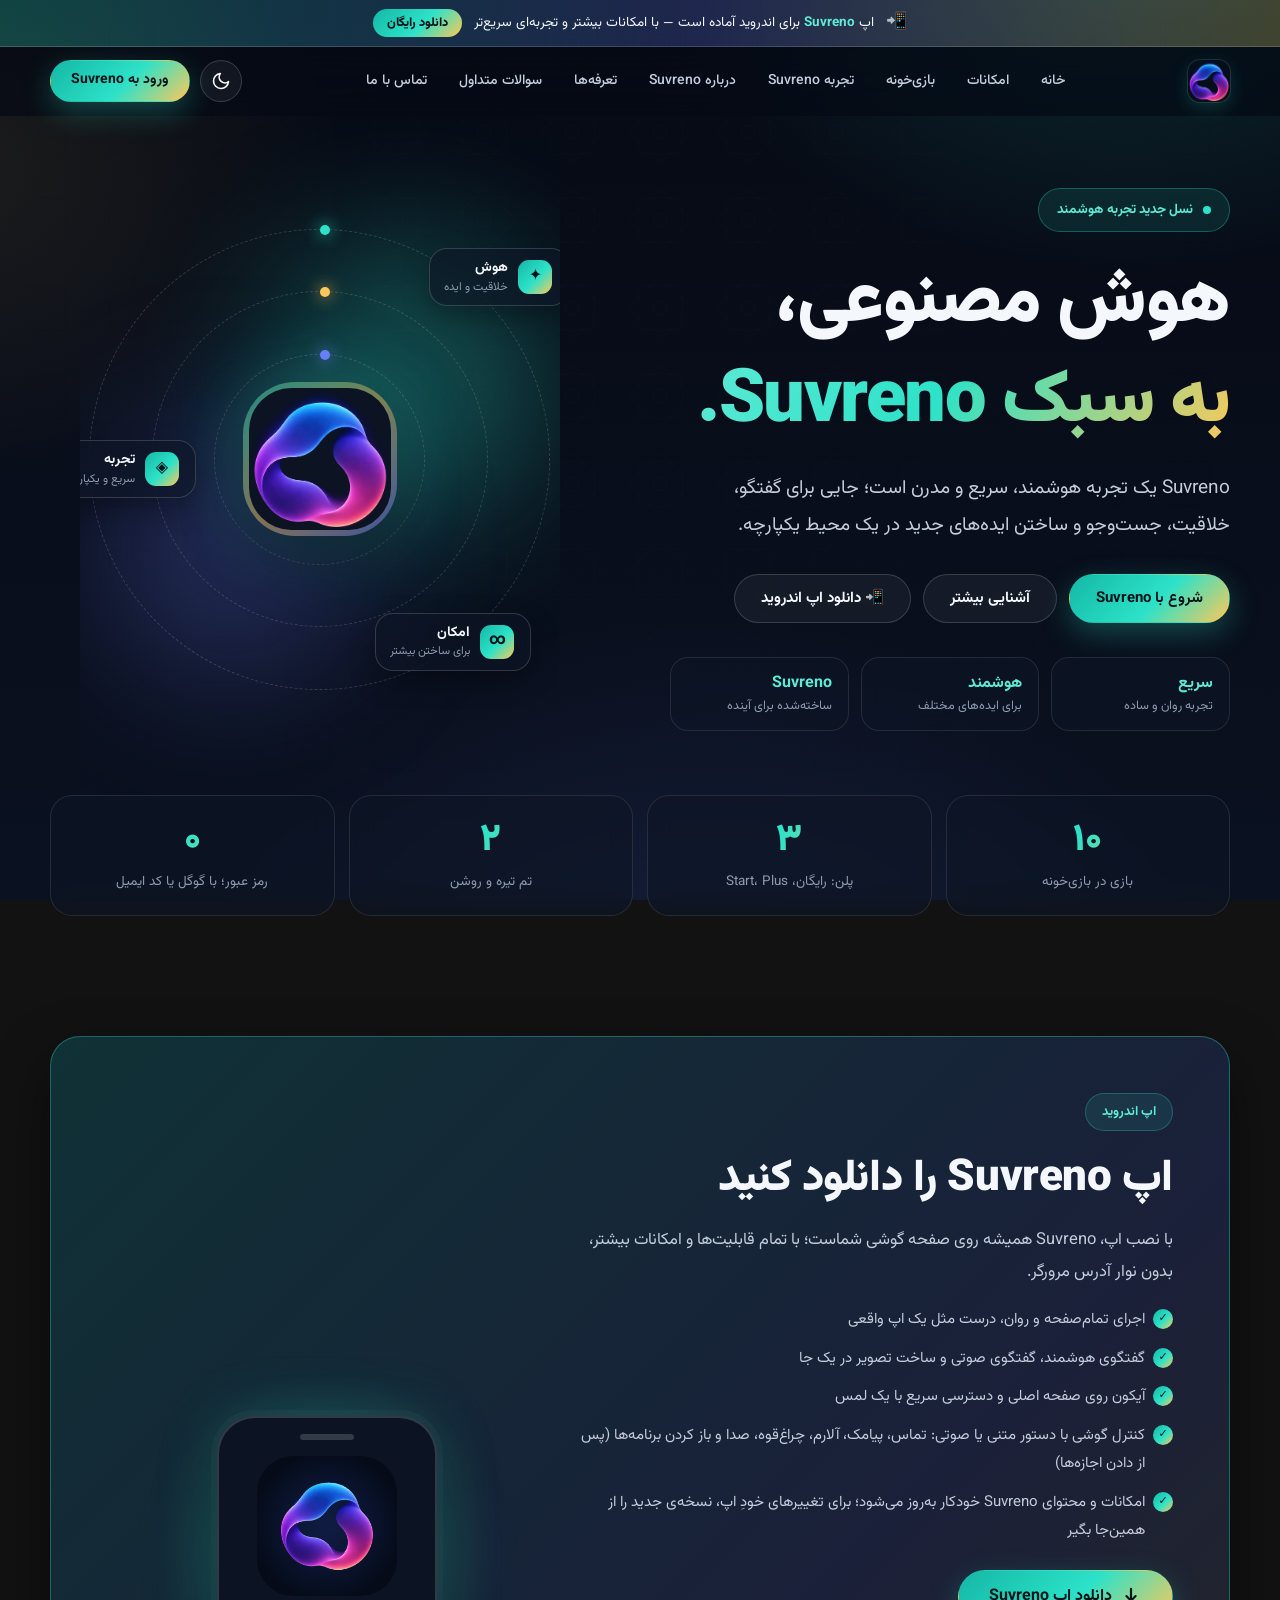
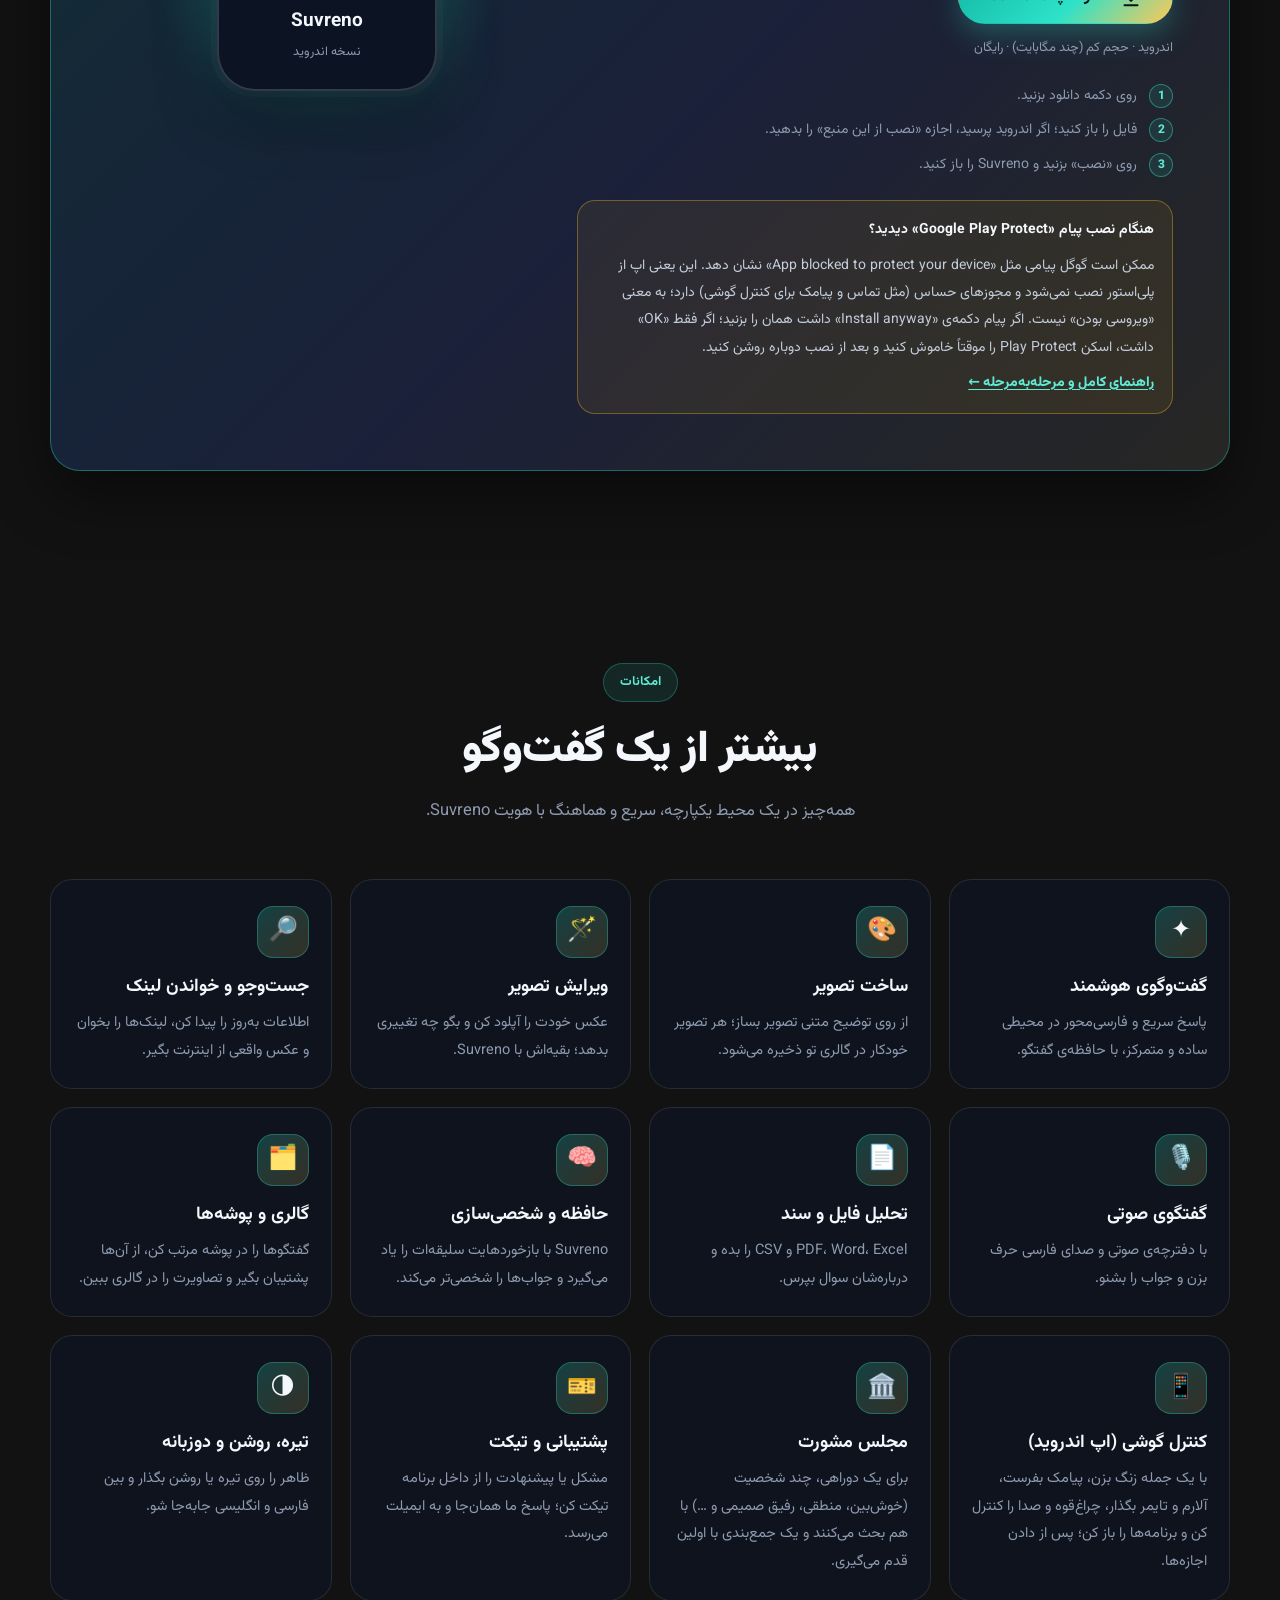
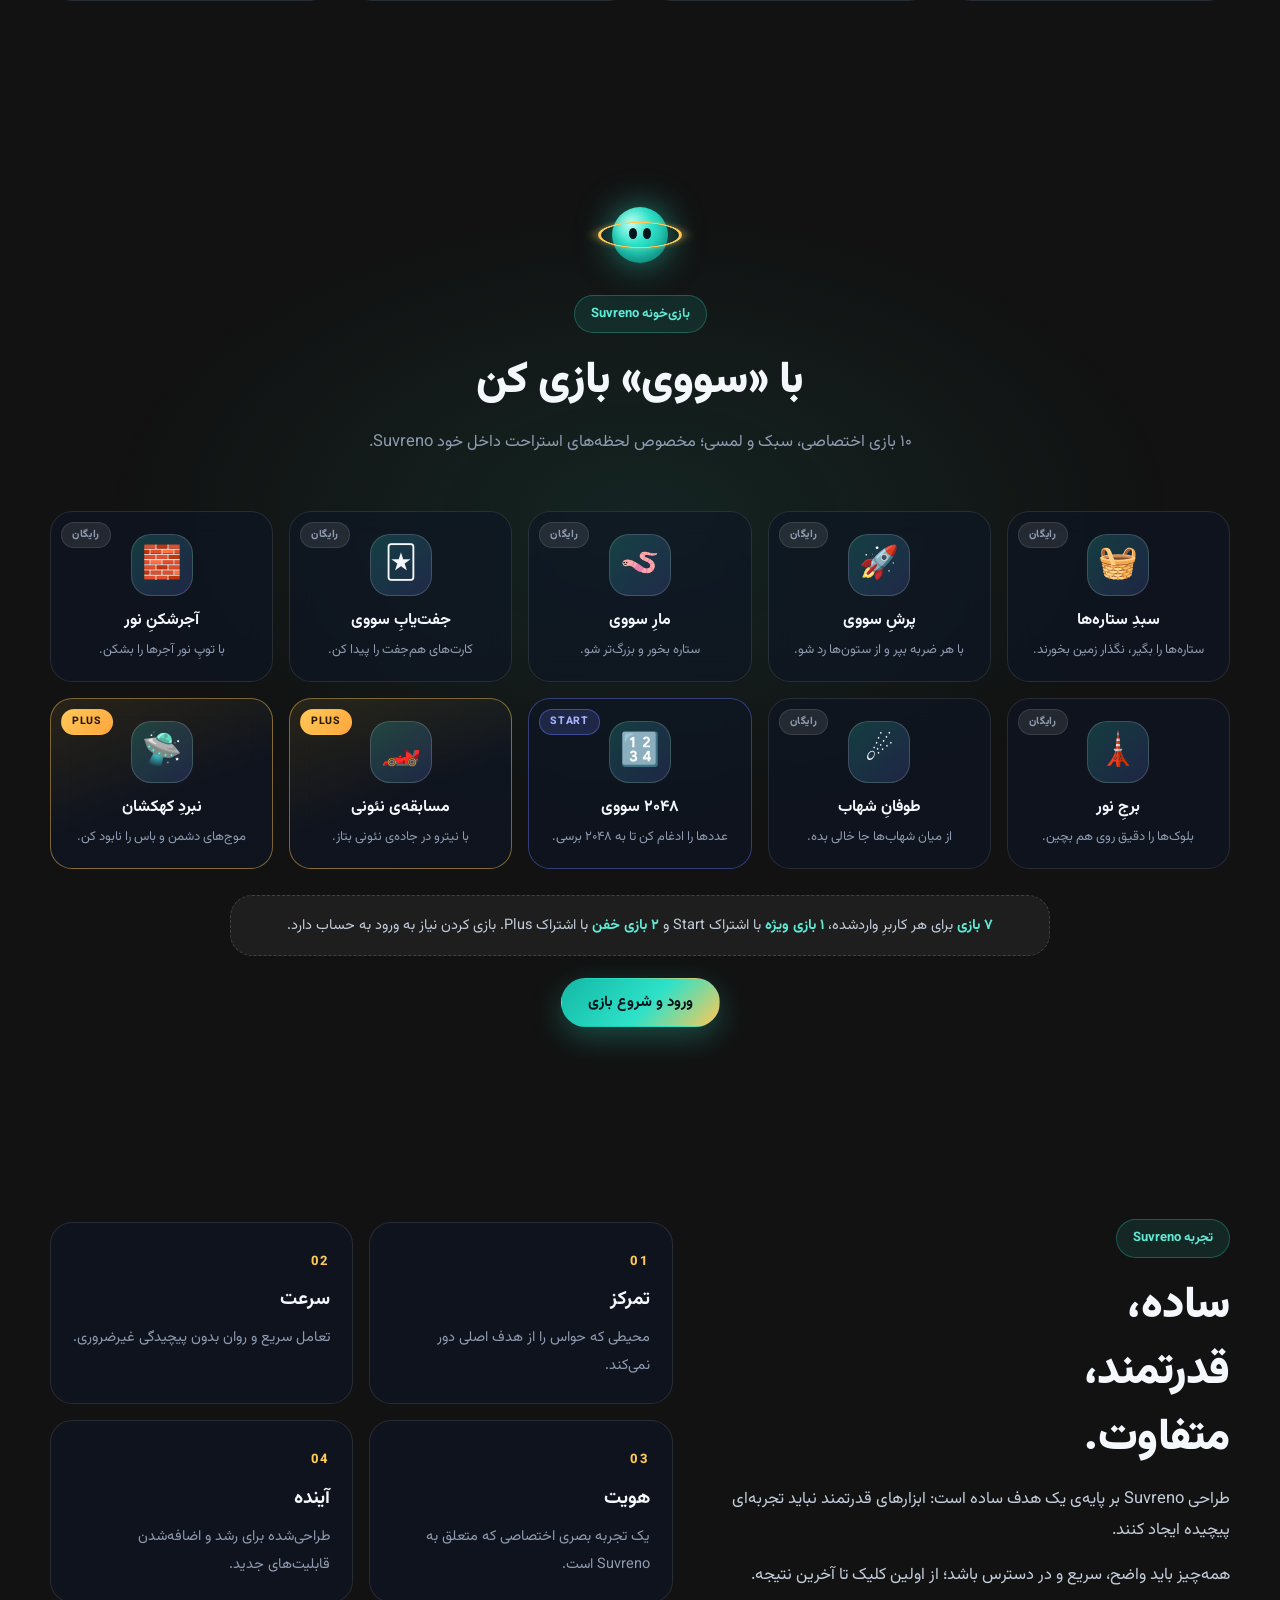
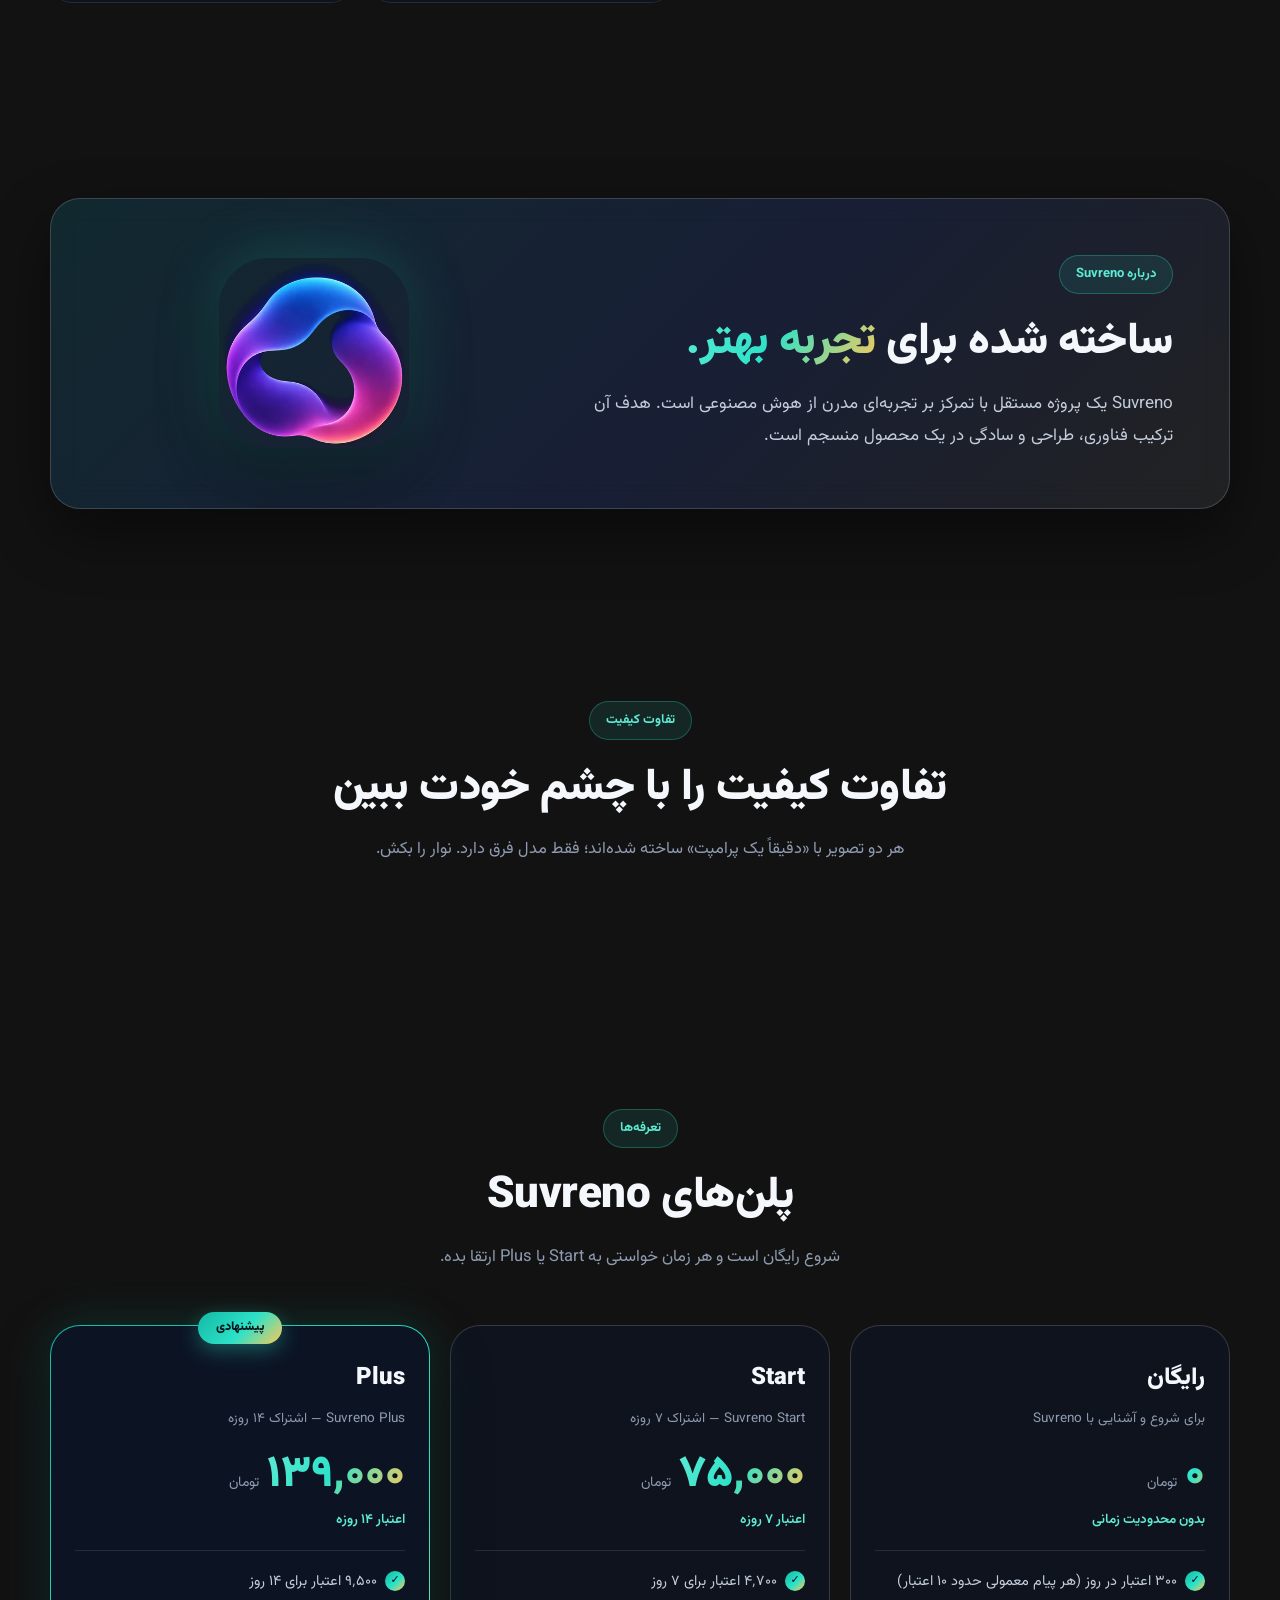
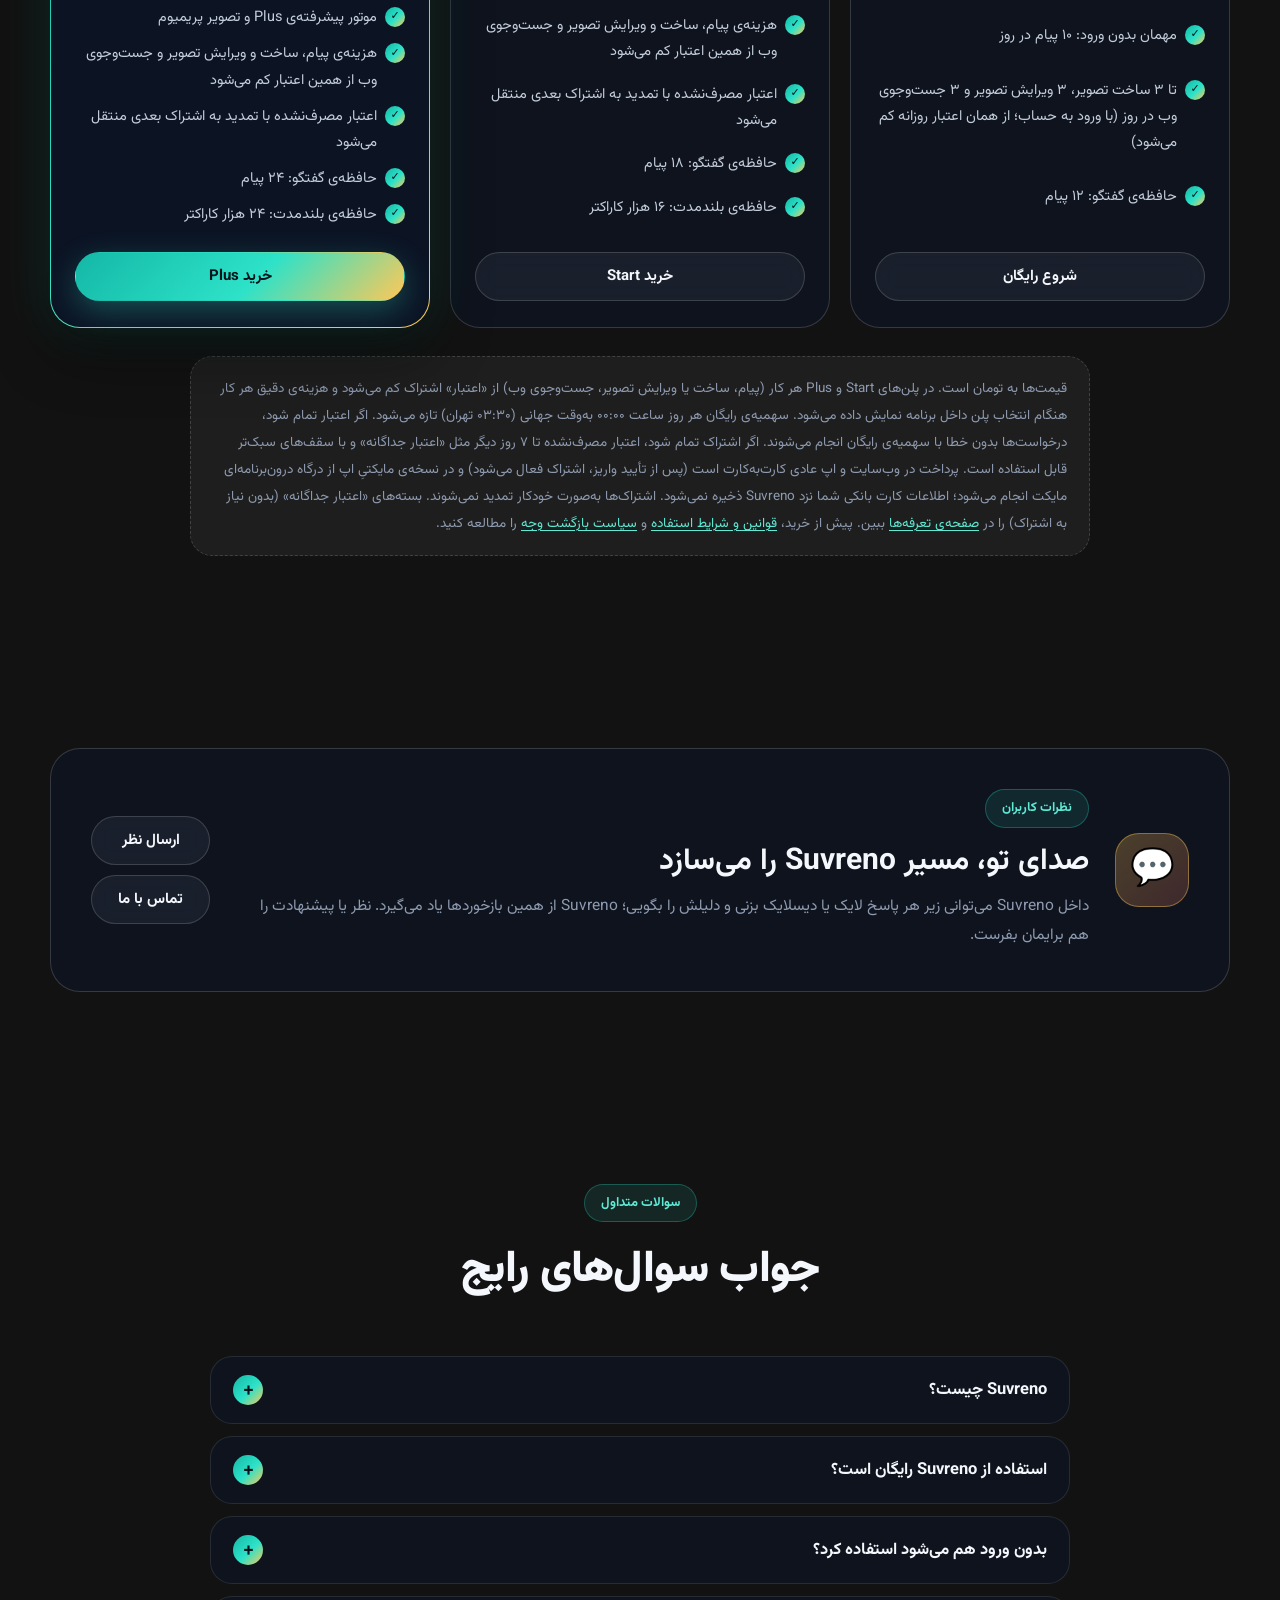
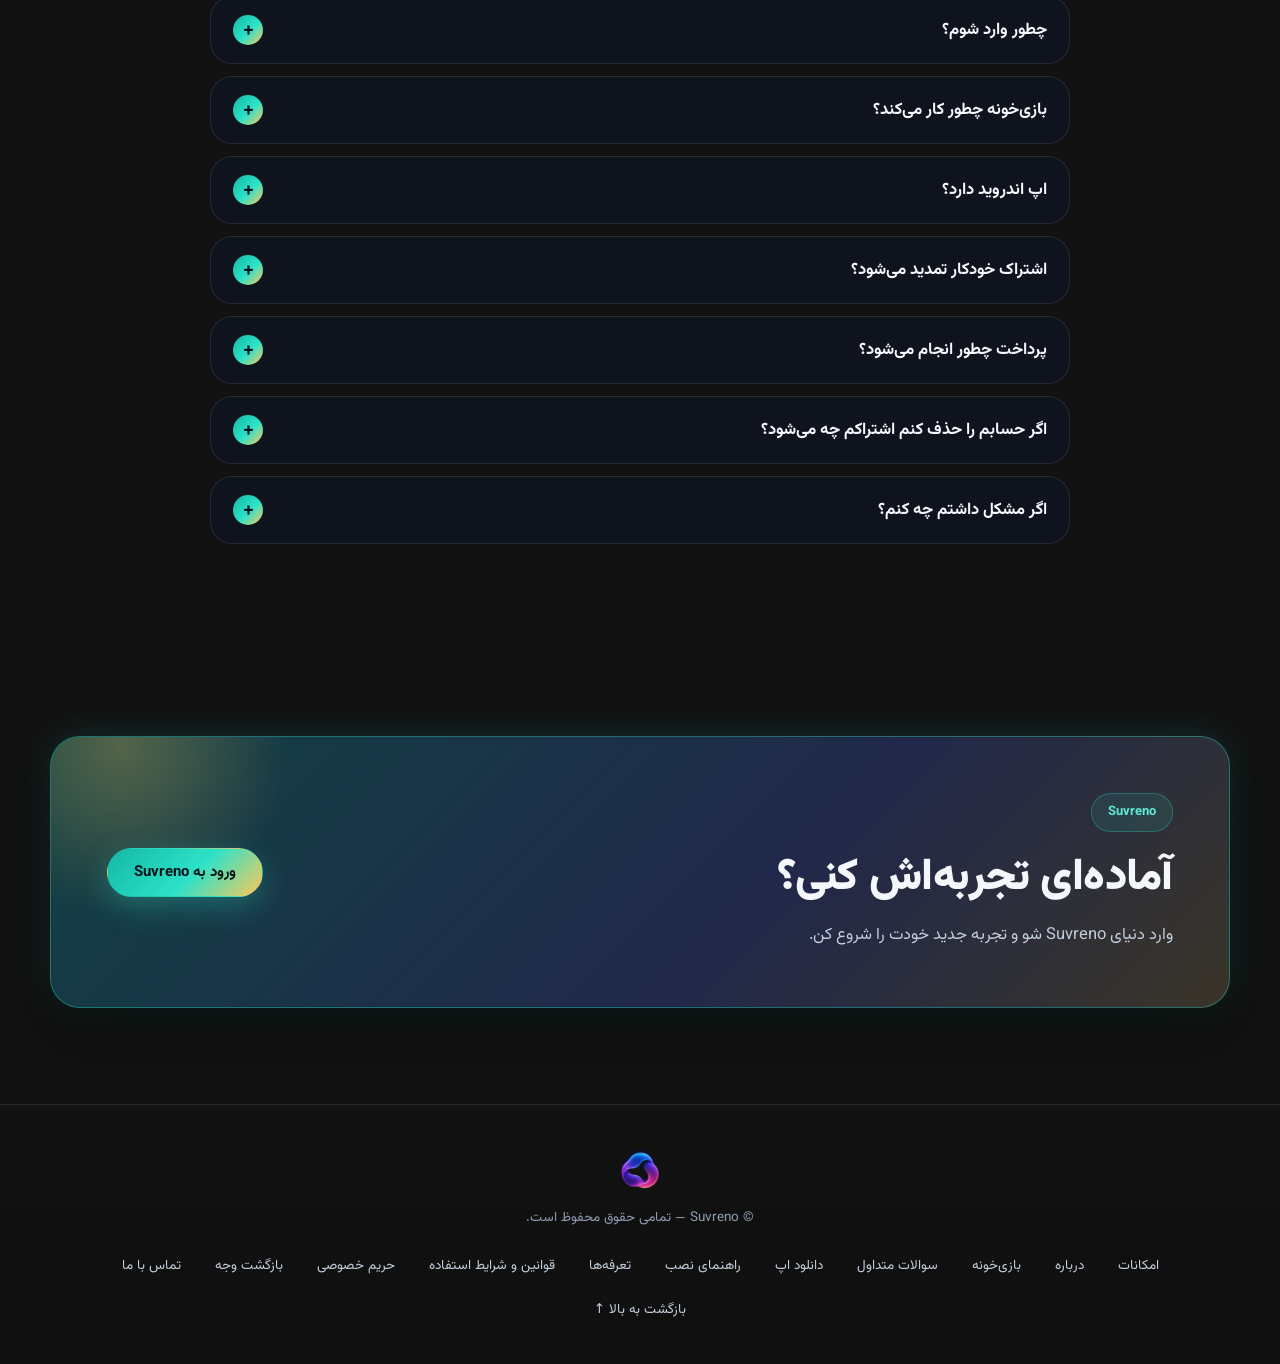
==== index.html @ 8ed94b76 "Add files via upload" ====
<!DOCTYPE html>
<html lang="fa" dir="rtl">

<head>
<script>(function(){var d=document.documentElement;d.classList.add("js");try{var t=localStorage.getItem("SUVRENO_SITE_THEME");if(t!=="light"&&t!=="dark")t="dark";d.setAttribute("data-theme",t)}catch(e){d.setAttribute("data-theme","dark")}})();</script>

    <meta charset="UTF-8">

    <meta
        name="viewport"
        content="width=device-width, initial-scale=1.0"
    >

    <meta name="theme-color" content="#060a14">

    <meta
        name="description"
        content="Suvreno (سوورنو) — دستیار هوش مصنوعی فارسی: گفتگو، ساخت و ویرایش تصویر، جست‌وجو، گفتگوی صوتی، تحلیل فایل و بازی‌خونه‌ی اختصاصی. رایگان شروع کن."
    >

    <meta
        name="robots"
        content="index, follow"
    >

    <meta
        name="googlebot"
        content="index, follow"
    >

    <link
        rel="canonical"
        href="https://suvreno.ir/"
    >

    <!-- Open Graph -->
    <meta
        property="og:type"
        content="website"
    >

    <meta
        property="og:url"
        content="https://suvreno.ir/"
    >

    <meta
        property="og:title"
        content="Suvreno (سوورنو) | دستیار هوش مصنوعی فارسی"
    >

    <meta
        property="og:description"
        content="Suvreno (سوورنو) یک دستیار هوش مصنوعی فارسی برای گفتگو، خلاقیت، جست‌وجو و ساختن ایده‌های جدید است."
    >

    <meta
        property="og:site_name"
        content="Suvreno"
    >

    <meta
        property="og:locale"
        content="fa_IR"
    >

    <meta
        property="og:image"
        content="https://suvreno.ir/suvreno-icon-512.png"
    >

    <!-- Twitter / X -->
    <meta
        name="twitter:card"
        content="summary"
    >

    <meta
        name="twitter:image"
        content="https://suvreno.ir/suvreno-icon-512.png"
    >

    <meta
        name="twitter:title"
        content="Suvreno (سوورنو) | دستیار هوش مصنوعی فارسی"
    >

    <meta
        name="twitter:description"
        content="Suvreno (سوورنو) یک دستیار هوش مصنوعی فارسی برای گفتگو، خلاقیت، جست‌وجو و ساختن ایده‌های جدید است."
    >

    <title>Suvreno (سوورنو) | دستیار هوش مصنوعی فارسی</title>

    <link rel="preconnect" href="https://fonts.googleapis.com">
    <link
        rel="preconnect"
        href="https://fonts.gstatic.com"
        crossorigin
    >

    <link href="https://fonts.googleapis.com/css2?family=Vazirmatn:wght@400;500;600;700;800;900&display=swap" rel="stylesheet" media="print" onload="this.media='all'">
    <noscript><link href="https://fonts.googleapis.com/css2?family=Vazirmatn:wght@400;500;600;700;800;900&display=swap" rel="stylesheet"></noscript>

    <link
        rel="stylesheet"
        href="style.css?v=8"
    >

    <link
        rel="stylesheet"
        href="pages.css?v=3"
    >


    <!-- Suvreno Favicon -->
    <link rel="icon" href="/favicon.ico" sizes="any">
    <link rel="icon" type="image/png" sizes="48x48" href="/favicon-48x48.png">
    <link rel="icon" type="image/png" sizes="96x96" href="/favicon-96x96.png">
    <link rel="icon" type="image/png" sizes="192x192" href="/favicon-192x192.png">
    <link rel="apple-touch-icon" sizes="180x180" href="/apple-touch-icon.png">

    <!-- Google Site Name -->
    <script type="application/ld+json">
    {
        "@context": "https://schema.org",
        "@type": "WebSite",
        "name": "Suvreno",
        "alternateName": [
            "سوورنو",
            "سوورِنو",
            "suvreno.ir"
        ],
        "inLanguage": "fa",
        "url": "https://suvreno.ir/"
    }
    </script>

    <!-- Suvreno Organization -->
    <script type="application/ld+json">
    {
        "@context": "https://schema.org",
        "@type": "Organization",
        "name": "Suvreno",
        "alternateName": ["سوورنو", "سوورِنو"],
        "description": "Suvreno (سوورنو) یک دستیار هوش مصنوعی فارسی است.",
        "url": "https://suvreno.ir/",
        "sameAs": [
            "https://myket.ir/app/ir.suvreno.app",
            "https://cafebazaar.ir/app/?id=ir.suvreno.app"
        ],
        "logo": "https://suvreno.ir/suvreno-icon-512.png",
        "email": "suvreno.ir@gmail.com",
        "contactPoint": {
            "@type": "ContactPoint",
            "contactType": "customer support",
            "email": "suvreno.ir@gmail.com",
            "availableLanguage": "Persian"
        }
    }
    </script>

</head>

<body>

    <!-- Suvreno App Download Banner -->
    <a class="app-banner" href="download.html" aria-label="دانلود اپ اندروید Suvreno">
        <span class="app-banner-icon" aria-hidden="true">📲</span>
        <span class="app-banner-text">
            اپ <strong>Suvreno</strong> برای اندروید آماده است<span class="app-banner-long"> — با امکانات بیشتر و تجربه‌ای سریع‌تر</span>
        </span>
        <span class="app-banner-btn">دانلود رایگان</span>
    </a>


    <header class="navbar" id="navbar">

        <div class="navbar-inner">

            <a
                href="#home"
                class="navbar-brand"
                aria-label="Suvreno"
            >
                <img
                    src=""
                    data-suvreno-logo
                    class="suvreno-logo"
                    alt="Suvreno"
                >
            </a>

            <nav
                class="navbar-links"
                aria-label="منوی اصلی"
            >
                <a href="#home">خانه</a>
                <a href="#features">امکانات</a>
            <a href="#games">بازی‌خونه</a>
                <a href="#experience">تجربه Suvreno</a>
                <a href="#about">درباره Suvreno</a>
                <a href="#pricing">تعرفه‌ها</a>
            <a href="#faq">سوالات متداول</a>
                <a href="contact.html">تماس با ما</a>
            </nav>

            <div class="navbar-actions">

                <a
                    href="https://chat.suvreno.ir"
                    class="navbar-app-button"
                >
                    ورود به Suvreno
                </a>

                <button
                    type="button"
                    class="menu-button"
                    id="menuButton"
                    aria-label="باز کردن منو"
                    aria-expanded="false"
                >
                    <span></span>
                    <span></span>
                    <span></span>
                </button>

            </div>

        </div>

        <div
            class="mobile-menu"
            id="mobileMenu"
        >

            <div class="mobile-menu-header">

                <div class="mobile-menu-brand">

                    <img
                        src=""
                        data-suvreno-logo
                        class="mobile-menu-logo"
                        alt="Suvreno"
                    >

                    <div class="mobile-menu-brand-text">
                        <strong>Suvreno</strong>
                        <span>تجربه‌ای هوشمند و یکپارچه</span>
                    </div>

                </div>

            </div>

            <div class="mobile-menu-intro">

                <span class="mobile-menu-eyebrow">
                    SUVRENO
                </span>

                <h2>
                    همه‌چیز برای یک
                    <span>تجربه هوشمند.</span>
                </h2>

                <p>
                    از گفتگو و خلاقیت تا جست‌وجو، فایل‌ها و
                    تجربه‌های جدید؛ Suvreno برای کارهای مختلف
                    در کنار توست.
                </p>

            </div>

            <nav
                class="mobile-menu-navigation"
                aria-label="منوی موبایل"
            >

                <a
                    href="#home"
                    class="mobile-menu-link mobile-menu-link-featured"
                >
                    <span class="mobile-menu-link-icon">⌂</span>

                    <span class="mobile-menu-link-content">
                        <strong>صفحه اصلی</strong>
                        <small>بازگشت به ابتدای سایت</small>
                    </span>

                    <span class="mobile-menu-link-arrow">
                        ←
                    </span>
                </a>

                <a
                    href="#features"
                    class="mobile-menu-link"
                >
                    <span class="mobile-menu-link-icon">✦</span>

                    <span class="mobile-menu-link-content">
                        <strong>قابلیت‌های Suvreno</strong>
                        <small>گفتگو، خلاقیت، جست‌وجو و بیشتر</small>
                    </span>

                    <span class="mobile-menu-link-arrow">
                        ←
                    </span>
                </a>

                <a href="#games" class="mobile-menu-link">
                <span class="mobile-menu-link-icon">🎮</span>
                <span class="mobile-menu-link-content">
                    <strong>بازی‌خونه Suvreno</strong>
                    <small>۱۰ بازی با شخصیت «سووی»</small>
                </span>
                <span class="mobile-menu-link-arrow">←</span>
            </a>
            <a
                    href="#experience"
                    class="mobile-menu-link"
                >
                    <span class="mobile-menu-link-icon">◈</span>

                    <span class="mobile-menu-link-content">
                        <strong>تجربه Suvreno</strong>
                        <small>سرعت، تمرکز، هویت و آینده</small>
                    </span>

                    <span class="mobile-menu-link-arrow">
                        ←
                    </span>
                </a>

                <a
                    href="#about"
                    class="mobile-menu-link"
                >
                    <span class="mobile-menu-link-icon">◎</span>

                    <span class="mobile-menu-link-content">
                        <strong>درباره Suvreno</strong>
                        <small>داستان و هدف پروژه</small>
                    </span>

                    <span class="mobile-menu-link-arrow">
                        ←
                    </span>
                </a>

                <a
                    href="#pricing"
                    class="mobile-menu-link"
                >
                    <span class="mobile-menu-link-icon">◈</span>

                    <span class="mobile-menu-link-content">
                        <strong>تعرفه‌ها</strong>
                        <small>پلن‌ها و قیمت‌ها</small>
                    </span>

                    <span class="mobile-menu-link-arrow">
                        ←
                    </span>
                </a>

                <a
                    href="contact.html"
                    class="mobile-menu-link"
                >
                    <span class="mobile-menu-link-icon">✉</span>

                    <span class="mobile-menu-link-content">
                        <strong>تماس با ما</strong>
                        <small>پشتیبانی از طریق تیکت و ایمیل</small>
                    </span>

                    <span class="mobile-menu-link-arrow">
                        ←
                    </span>
                </a>

            </nav>

            <div class="mobile-menu-capabilities">

                <div class="mobile-menu-section-title">
                    <span>امکانات</span>
                    <span>Suvreno</span>
                </div>

                <div class="mobile-capability-grid">

                    <div class="mobile-capability">
                        <span>✦</span>
                        <strong>گفت‌وگو</strong>
                    </div>

                    <div class="mobile-capability">
                        <span>◉</span>
                        <strong>خلاقیت</strong>
                    </div>

                    <div class="mobile-capability">
                        <span>◎</span>
                        <strong>جست‌وجو</strong>
                    </div>

                    <div class="mobile-capability">
                        <span>◇</span>
                        <strong>فایل‌ها</strong>
                    </div>

                    <div class="mobile-capability">
                        <span>◌</span>
                        <strong>تجربه صوتی</strong>
                    </div>

                    <div class="mobile-capability">
                        <span>∞</span>
                        <strong>و بیشتر</strong>
                    </div>

                </div>

            </div>

            <div class="mobile-menu-cta">

                <div>
                    <strong>
                        آماده‌ای Suvreno را تجربه کنی؟
                    </strong>

                    <span>
                        تجربه خودت را شروع کن.
                    </span>
                </div>

                <a
                    href="https://chat.suvreno.ir"
                    class="mobile-app-link"
                >
                    ورود به Suvreno
                </a>

            </div>

        </div>

    </header>

    <main>

        <section
            class="hero"
            id="home"
        >

            <div class="hero-grid">

                <div class="hero-content">

                    <div class="hero-badge">
                        <span class="hero-badge-dot"></span>
                        نسل جدید تجربه هوشمند
                    </div>

                    <h1 class="hero-title">
                        هوش مصنوعی،
                        <br>
                        <span>به سبک Suvreno.</span>
                    </h1>

                    <p class="hero-description">
                        Suvreno یک تجربه هوشمند، سریع و مدرن است؛
                        جایی برای گفتگو، خلاقیت، جست‌وجو و ساختن
                        ایده‌های جدید در یک محیط یکپارچه.
                    </p>

                    <div class="hero-actions">

                        <a
                            href="https://chat.suvreno.ir"
                            class="primary-button"
                        >
                            شروع با Suvreno
                        </a>

                        <a
                            href="#features"
                            class="secondary-button"
                        >
                            آشنایی بیشتر
                        </a>

                        <a
                            href="download.html"
                            class="secondary-button app-hero-button"
                        >
                            📲 دانلود اپ اندروید
                        </a>

                    </div>

                    <div class="hero-trust">

                        <div class="trust-item">
                            <strong>سریع</strong>
                            <span>تجربه روان و ساده</span>
                        </div>

                        <div class="trust-item">
                            <strong>هوشمند</strong>
                            <span>برای ایده‌های مختلف</span>
                        </div>

                        <div class="trust-item">
                            <strong>Suvreno</strong>
                            <span>ساخته‌شده برای آینده</span>
                        </div>

                    </div>

                </div>

                <div class="hero-visual">

                    <div class="hero-glow hero-glow-one"></div>
                    <div class="hero-glow hero-glow-two"></div>

                    <div class="hero-orbit orbit-one"></div>
                    <div class="hero-orbit orbit-two"></div>
                    <div class="hero-orbit orbit-three"></div>

                    <div class="hero-logo-card">

                        <div class="hero-logo-inner">

                            <img
                                src=""
                                data-suvreno-logo
                                class="hero-logo"
                                alt="Suvreno"
                            >

                        </div>

                    </div>

                    <div class="hero-floating floating-one">

                        <span class="floating-icon">✦</span>

                        <div>
                            <strong>هوش</strong>
                            <span>خلاقیت و ایده</span>
                        </div>

                    </div>

                    <div class="hero-floating floating-two">

                        <span class="floating-icon">◈</span>

                        <div>
                            <strong>تجربه</strong>
                            <span>سریع و یکپارچه</span>
                        </div>

                    </div>

                    <div class="hero-floating floating-three">

                        <span class="floating-icon">∞</span>

                        <div>
                            <strong>امکان</strong>
                            <span>برای ساختن بیشتر</span>
                        </div>

                    </div>

                </div>

            </div>

        </section>
<section class="stats-strip" aria-label="Suvreno در یک نگاه">
    <div class="container">
        <div class="stats-grid">
            <div class="stat"><strong>۱۰</strong><span>بازی در بازی‌خونه</span></div>
            <div class="stat"><strong>۳</strong><span>پلن: رایگان، Start، Plus</span></div>
            <div class="stat"><strong>۲</strong><span>تم تیره و روشن</span></div>
            <div class="stat"><strong>۰</strong><span>رمز عبور؛ با گوگل یا کد ایمیل</span></div>
        </div>
    </div>
</section>


        <section
            class="section app-download-section"
            id="download-app"
        >

            <div class="container">

                <div class="app-dl-card">

                    <div class="app-dl-content">

                        <span class="section-eyebrow">
                            اپ اندروید
                        </span>

                        <h2>
                            اپ Suvreno را دانلود کنید
                        </h2>

                        <p class="app-dl-lead">
                            با نصب اپ، Suvreno همیشه روی صفحه گوشی شماست؛
                            با تمام قابلیت‌ها و امکانات بیشتر، بدون نوار آدرس مرورگر.
                        </p>

                        <ul class="app-dl-features">
                            <li>اجرای تمام‌صفحه و روان، درست مثل یک اپ واقعی</li>
                            <li>گفتگوی هوشمند، گفتگوی صوتی و ساخت تصویر در یک جا</li>
                            <li>آیکون روی صفحه اصلی و دسترسی سریع با یک لمس</li>
                        <li>کنترل گوشی با دستور متنی یا صوتی: تماس، پیامک، آلارم، چراغ‌قوه، صدا و باز کردن برنامه‌ها (پس از دادن اجازه‌ها)</li>
                            <li>امکانات و محتوای Suvreno خودکار به‌روز می‌شود؛ برای تغییرهای خودِ اپ، نسخه‌ی جدید را از همین‌جا بگیر</li>
                        </ul>

                        <a
                            href="download.html"
                            class="primary-button app-dl-button"
                        >
                            <svg width="22" height="22" viewBox="0 0 24 24" fill="none" stroke="currentColor" stroke-width="2.4" stroke-linecap="round" stroke-linejoin="round" aria-hidden="true"><path d="M12 3v12"/><path d="m7 11 5 5 5-5"/><path d="M5 21h14"/></svg>
                            دانلود اپ Suvreno
                        </a>

                        <div class="app-dl-meta">
                            اندروید · حجم کم (چند مگابایت) · رایگان
                        </div>

                        <ol class="app-dl-steps">
                            <li>روی دکمه دانلود بزنید.</li>
                            <li>فایل را باز کنید؛ اگر اندروید پرسید، اجازه «نصب از این منبع» را بدهید.</li>
                            <li>روی «نصب» بزنید و Suvreno را باز کنید.</li>
                        </ol>

                        <div class="pp-box">
                            <p><b>هنگام نصب پیام «Google Play Protect» دیدید؟</b></p>
                            <p>ممکن است گوگل پیامی مثل «App blocked to protect your device» نشان دهد. این یعنی اپ از پلی‌استور نصب نمی‌شود و مجوزهای حساس (مثل تماس و پیامک برای کنترل گوشی) دارد؛ به معنی «ویروسی بودن» نیست. اگر پیام دکمه‌ی «Install anyway» داشت همان را بزنید؛ اگر فقط «OK» داشت، اسکن Play Protect را موقتاً خاموش کنید و بعد از نصب دوباره روشن کنید.</p>
                            <p><a href="install-help.html">راهنمای کامل و مرحله‌به‌مرحله ←</a></p>
                        </div>

                    </div>

                    <div class="app-dl-visual" aria-hidden="true">
                        <div class="app-dl-glow"></div>
                        <div class="app-dl-phone">
                            <img src="suvreno-icon-512.png" alt="" width="512" height="512" loading="lazy">
                            <strong>Suvreno</strong>
                            <span>نسخه اندروید</span>
                        </div>
                    </div>

                </div>

            </div>

        </section>

        <section class="section features-section" id="features">
    <div class="container">
        <div class="section-heading">
            <span class="section-eyebrow">امکانات</span>
            <h2>بیشتر از یک گفت‌وگو</h2>
            <p>همه‌چیز در یک محیط یکپارچه، سریع و هماهنگ با هویت Suvreno.</p>
        </div>
        <div class="features-grid">
            <article class="feature-card">
                <div class="feature-icon">✦</div>
                <h3>گفت‌وگوی هوشمند</h3>
                <p>پاسخ سریع و فارسی‌محور در محیطی ساده و متمرکز، با حافظه‌ی گفتگو.</p>
            </article>
            <article class="feature-card">
                <div class="feature-icon">🎨</div>
                <h3>ساخت تصویر</h3>
                <p>از روی توضیح متنی تصویر بساز؛ هر تصویر خودکار در گالری تو ذخیره می‌شود.</p>
            </article>
            <article class="feature-card">
                <div class="feature-icon">🪄</div>
                <h3>ویرایش تصویر</h3>
                <p>عکس خودت را آپلود کن و بگو چه تغییری بدهد؛ بقیه‌اش با Suvreno.</p>
            </article>
            <article class="feature-card">
                <div class="feature-icon">🔎</div>
                <h3>جست‌وجو و خواندن لینک</h3>
                <p>اطلاعات به‌روز را پیدا کن، لینک‌ها را بخوان و عکس واقعی از اینترنت بگیر.</p>
            </article>
            <article class="feature-card">
                <div class="feature-icon">🎙️</div>
                <h3>گفتگوی صوتی</h3>
                <p>با دفترچه‌ی صوتی و صدای فارسی حرف بزن و جواب را بشنو.</p>
            </article>
            <article class="feature-card">
                <div class="feature-icon">📄</div>
                <h3>تحلیل فایل و سند</h3>
                <p>PDF، Word، Excel و CSV را بده و درباره‌شان سوال بپرس.</p>
            </article>
            <article class="feature-card">
                <div class="feature-icon">🧠</div>
                <h3>حافظه و شخصی‌سازی</h3>
                <p>Suvreno با بازخوردهایت سلیقه‌ات را یاد می‌گیرد و جواب‌ها را شخصی‌تر می‌کند.</p>
            </article>
            <article class="feature-card">
                <div class="feature-icon">🗂️</div>
                <h3>گالری و پوشه‌ها</h3>
                <p>گفتگوها را در پوشه مرتب کن، از آن‌ها پشتیبان بگیر و تصاویرت را در گالری ببین.</p>
            </article>
            <article class="feature-card">
                <div class="feature-icon">📱</div>
                <h3>کنترل گوشی (اپ اندروید)</h3>
                <p>با یک جمله زنگ بزن، پیامک بفرست، آلارم و تایمر بگذار، چراغ‌قوه و صدا را کنترل کن و برنامه‌ها را باز کن؛ پس از دادن اجازه‌ها.</p>
            </article>
            <article class="feature-card">
                <div class="feature-icon">🏛️</div>
                <h3>مجلس مشورت</h3>
                <p>برای یک دوراهی، چند شخصیت (خوش‌بین، منطقی، رفیق صمیمی و …) با هم بحث می‌کنند و یک جمع‌بندی با اولین قدم می‌گیری.</p>
            </article>
            <article class="feature-card">
                <div class="feature-icon">🎫</div>
                <h3>پشتیبانی و تیکت</h3>
                <p>مشکل یا پیشنهادت را از داخل برنامه تیکت کن؛ پاسخ ما همان‌جا و به ایمیلت می‌رسد.</p>
            </article>
            <article class="feature-card">
                <div class="feature-icon">🌗</div>
                <h3>تیره، روشن و دوزبانه</h3>
                <p>ظاهر را روی تیره یا روشن بگذار و بین فارسی و انگلیسی جابه‌جا شو.</p>
            </article>
        </div>
    </div>
</section>

        <section class="section games-section" id="games">
    <div class="container">
        <div class="section-heading games-heading">
            <div class="suvi" aria-hidden="true"><span class="suvi-body"></span><span class="suvi-ring"></span></div>
            <span class="section-eyebrow">بازی‌خونه Suvreno</span>
            <h2>با «سووی» بازی کن</h2>
            <p>۱۰ بازی اختصاصی، سبک و لمسی؛ مخصوص لحظه‌های استراحت داخل خود Suvreno.</p>
        </div>
        <div class="games-grid">
            <article class="game-card tier-free">
                <span class="game-tier">رایگان</span>
                <div class="game-emoji">🧺</div>
                <h3>سبدِ ستاره‌ها</h3>
                <p>ستاره‌ها را بگیر، نگذار زمین بخورند.</p>
            </article>
            <article class="game-card tier-free">
                <span class="game-tier">رایگان</span>
                <div class="game-emoji">🚀</div>
                <h3>پرشِ سووی</h3>
                <p>با هر ضربه بپر و از ستون‌ها رد شو.</p>
            </article>
            <article class="game-card tier-free">
                <span class="game-tier">رایگان</span>
                <div class="game-emoji">🪱</div>
                <h3>مارِ سووی</h3>
                <p>ستاره بخور و بزرگ‌تر شو.</p>
            </article>
            <article class="game-card tier-free">
                <span class="game-tier">رایگان</span>
                <div class="game-emoji">🃏</div>
                <h3>جفت‌یابِ سووی</h3>
                <p>کارت‌های هم‌جفت را پیدا کن.</p>
            </article>
            <article class="game-card tier-free">
                <span class="game-tier">رایگان</span>
                <div class="game-emoji">🧱</div>
                <h3>آجرشکنِ نور</h3>
                <p>با توپِ نور آجرها را بشکن.</p>
            </article>
            <article class="game-card tier-free">
                <span class="game-tier">رایگان</span>
                <div class="game-emoji">🗼</div>
                <h3>برجِ نور</h3>
                <p>بلوک‌ها را دقیق روی هم بچین.</p>
            </article>
            <article class="game-card tier-free">
                <span class="game-tier">رایگان</span>
                <div class="game-emoji">☄️</div>
                <h3>طوفانِ شهاب</h3>
                <p>از میان شهاب‌ها جا خالی بده.</p>
            </article>
            <article class="game-card tier-start">
                <span class="game-tier">START</span>
                <div class="game-emoji">🔢</div>
                <h3>۲۰۴۸ سووی</h3>
                <p>عددها را ادغام کن تا به ۲۰۴۸ برسی.</p>
            </article>
            <article class="game-card tier-plus">
                <span class="game-tier">PLUS</span>
                <div class="game-emoji">🏎️</div>
                <h3>مسابقه‌ی نئونی</h3>
                <p>با نیترو در جاده‌ی نئونی بتاز.</p>
            </article>
            <article class="game-card tier-plus">
                <span class="game-tier">PLUS</span>
                <div class="game-emoji">🛸</div>
                <h3>نبردِ کهکشان</h3>
                <p>موج‌های دشمن و باس را نابود کن.</p>
            </article>
        </div>
        <p class="games-note"><strong>۷ بازی</strong> برای هر کاربرِ واردشده، <strong>۱ بازی ویژه</strong> با اشتراک Start و <strong>۲ بازی خفن</strong> با اشتراک Plus. بازی کردن نیاز به ورود به حساب دارد.</p>
        <div class="games-cta"><a href="https://chat.suvreno.ir/" class="primary-button">ورود و شروع بازی</a></div>
    </div>
</section>

<section
            class="section experience-section"
            id="experience"
        >

            <div class="container">

                <div class="experience-grid">

                    <div class="experience-content">

                        <span class="section-eyebrow">
                            تجربه Suvreno
                        </span>

                        <h2>
                            ساده،
                            <br>
                            قدرتمند،
                            <br>
                            متفاوت.
                        </h2>

                        <p>
                            طراحی Suvreno بر پایه‌ی یک هدف ساده است:
                            ابزارهای قدرتمند نباید تجربه‌ای پیچیده ایجاد کنند.
                        </p>

                        <p>
                            همه‌چیز باید واضح، سریع و در دسترس باشد؛
                            از اولین کلیک تا آخرین نتیجه.
                        </p>

                    </div>

                    <div class="experience-cards">

                        <article class="experience-card">

                            <span class="experience-number">
                                01
                            </span>

                            <h3>
                                تمرکز
                            </h3>

                            <p>
                                محیطی که حواس را از هدف اصلی دور نمی‌کند.
                            </p>

                        </article>

                        <article class="experience-card">

                            <span class="experience-number">
                                02
                            </span>

                            <h3>
                                سرعت
                            </h3>

                            <p>
                                تعامل سریع و روان بدون پیچیدگی غیرضروری.
                            </p>

                        </article>

                        <article class="experience-card">

                            <span class="experience-number">
                                03
                            </span>

                            <h3>
                                هویت
                            </h3>

                            <p>
                                یک تجربه بصری اختصاصی که متعلق به Suvreno است.
                            </p>

                        </article>

                        <article class="experience-card">

                            <span class="experience-number">
                                04
                            </span>

                            <h3>
                                آینده
                            </h3>

                            <p>
                                طراحی‌شده برای رشد و اضافه‌شدن قابلیت‌های جدید.
                            </p>

                        </article>

                    </div>

                </div>

            </div>

        </section>

        <section
            class="section about-section"
            id="about"
        >

            <div class="container">

                <div class="about-card">

                    <div class="about-content">

                        <span class="section-eyebrow">
                            درباره Suvreno
                        </span>

                        <h2>
                            ساخته شده برای
                            <span>تجربه بهتر.</span>
                        </h2>

                        <p>
                            Suvreno یک پروژه مستقل با تمرکز بر تجربه‌ای مدرن از هوش مصنوعی است.
                            هدف آن ترکیب فناوری، طراحی و سادگی در یک محصول منسجم است.
                        </p>

                    </div>

                    <div class="about-mark">

                        <img
                            src=""
                            data-suvreno-logo
                            class="about-logo"
                            alt="Suvreno"
                        >

                    </div>

                </div>

            </div>

        </section>

                <section class="section proof-section" id="quality" dir="rtl">
            <div class="container">
                <div class="section-heading">
                    <span class="section-eyebrow">تفاوت کیفیت</span>
                    <h2>تفاوت کیفیت را با چشم خودت ببین</h2>
                    <p>هر دو تصویر با «دقیقاً یک پرامپت» ساخته شده‌اند؛ فقط مدل فرق دارد. نوار را بکش.</p>
                </div>
                <div id="spCmp" style="display:none">
                    <div class="sp-tabs" id="spKinds"></div><div class="sp-cats" id="spCats"></div><div class="sp-cats" id="spItems"></div><div id="spView"></div>
                    <div class="sp-cta-row"><a class="primary-button" href="#pricing">تجربه‌ی کیفیت بالاتر با Suvreno Plus</a></div>
                </div>
            </div>
        </section>

<section
            class="section pricing-section"
            id="pricing"
        >

            <div class="container">

                <div class="section-heading">

                    <span class="section-eyebrow">
                        تعرفه‌ها
                    </span>

                    <h2>
                        پلن‌های Suvreno
                    </h2>

                    <p>
                        شروع رایگان است و هر زمان خواستی به Start یا Plus ارتقا بده.
                    </p>

                </div>

            <div class="pricing-grid">

                <article class="pricing-card">
                    <h3>رایگان</h3>
                    <p class="pricing-desc">برای شروع و آشنایی با Suvreno</p>
                    <div class="pricing-price"><strong>۰</strong><span>تومان</span></div>
                    <p class="pricing-period">بدون محدودیت زمانی</p>
                    <ul class="pricing-list">
                        <li>۳۰۰ اعتبار در روز (هر پیام معمولی حدود ۱۰ اعتبار)</li>
                        <li>مهمان بدون ورود: ۱۰ پیام در روز</li>
                        <li>تا ۳ ساخت تصویر، ۳ ویرایش تصویر و ۳ جست‌وجوی وب در روز (با ورود به حساب؛ از همان اعتبار روزانه کم می‌شود)</li>
                        <li>حافظه‌ی گفتگو: ۱۲ پیام</li>
                    </ul>
                    <a href="https://chat.suvreno.ir/" class="secondary-button">شروع رایگان</a>
                </article>

                <article class="pricing-card">
                    <h3>Start</h3>
                    <p class="pricing-desc">Suvreno Start — اشتراک ۷ روزه</p>
                    <div class="pricing-price"><strong>۷۵,۰۰۰</strong><span>تومان</span></div>
                    <p class="pricing-period">اعتبار ۷ روزه</p>
                    <ul class="pricing-list">
                        <li>۴٬۷۰۰ اعتبار برای ۷ روز</li>
                        <li>هزینه‌ی پیام، ساخت و ویرایش تصویر و جست‌وجوی وب از همین اعتبار کم می‌شود</li>
                        <li>اعتبار مصرف‌نشده با تمدید به اشتراک بعدی منتقل می‌شود</li>
                        <li>حافظه‌ی گفتگو: ۱۸ پیام</li>
                        <li>حافظه‌ی بلندمدت: ۱۶ هزار کاراکتر</li>
                    </ul>
                    <a href="https://chat.suvreno.ir/?upgrade=1" class="secondary-button">خرید Start</a>
                </article>

                <article class="pricing-card pricing-card-featured">
                    <span class="pricing-badge">پیشنهادی</span>
                    <h3>Plus</h3>
                    <p class="pricing-desc">Suvreno Plus — اشتراک ۱۴ روزه</p>
                    <div class="pricing-price"><strong>۱۳۹,۰۰۰</strong><span>تومان</span></div>
                    <p class="pricing-period">اعتبار ۱۴ روزه</p>
                    <ul class="pricing-list">
                        <li>۹٬۵۰۰ اعتبار برای ۱۴ روز</li>
                        <li>موتور پیشرفته‌ی Plus و تصویر پریمیوم</li>
                        <li>هزینه‌ی پیام، ساخت و ویرایش تصویر و جست‌وجوی وب از همین اعتبار کم می‌شود</li>
                        <li>اعتبار مصرف‌نشده با تمدید به اشتراک بعدی منتقل می‌شود</li>
                        <li>حافظه‌ی گفتگو: ۲۴ پیام</li>
                        <li>حافظه‌ی بلندمدت: ۲۴ هزار کاراکتر</li>
                    </ul>
                    <a href="https://chat.suvreno.ir/?upgrade=1" class="primary-button">خرید Plus</a>
                </article>

            </div>

            <p class="pricing-note">
                قیمت‌ها به تومان است. در پلن‌های Start و Plus هر کار (پیام، ساخت یا ویرایش تصویر، جست‌وجوی وب) از «اعتبار» اشتراک کم می‌شود و هزینه‌ی دقیق هر کار هنگام انتخاب پلن داخل برنامه نمایش داده می‌شود. سهمیه‌ی رایگان هر روز ساعت ۰۰:۰۰ به‌وقت جهانی (۰۳:۳۰ تهران) تازه می‌شود. اگر اعتبار تمام شود، درخواست‌ها بدون خطا با سهمیه‌ی رایگان انجام می‌شوند. اگر اشتراک تمام شود، اعتبار مصرف‌نشده تا ۷ روز دیگر مثل «اعتبار جداگانه» و با سقف‌های سبک‌تر قابل استفاده است.
                پرداخت در وب‌سایت و اپ عادی کارت‌به‌کارت است (پس از تأیید واریز، اشتراک فعال می‌شود) و در نسخه‌ی مایکتیِ اپ از درگاه درون‌برنامه‌ای مایکت انجام می‌شود؛ اطلاعات کارت بانکی شما نزد Suvreno ذخیره نمی‌شود. اشتراک‌ها به‌صورت خودکار تمدید نمی‌شوند. بسته‌های «اعتبار جداگانه» (بدون نیاز به اشتراک) را در <a href="pricing.html#packs">صفحه‌ی تعرفه‌ها</a> ببین.
                پیش از خرید، <a href="terms.html">قوانین و شرایط استفاده</a> و
                <a href="refund.html">سیاست بازگشت وجه</a> را مطالعه کنید.
            </p>


            </div>

        </section>

        <section class="section voices-section" id="voices">
    <div class="container">
        <div class="voices-card">
            <div class="voices-icon" aria-hidden="true">💬</div>
            <div>
                <span class="section-eyebrow">نظرات کاربران</span>
                <h2>صدای تو، مسیر Suvreno را می‌سازد</h2>
                <p>داخل Suvreno می‌توانی زیر هر پاسخ لایک یا دیسلایک بزنی و دلیلش را بگویی؛ Suvreno از همین بازخوردها یاد می‌گیرد. نظر یا پیشنهادت را هم برایمان بفرست.</p>
            </div>
            <div class="voices-actions">
                <a href="mailto:suvreno.ir@gmail.com" class="secondary-button">ارسال نظر</a>
                <a href="contact.html" class="secondary-button">تماس با ما</a>
            </div>
        </div>
        <div id="spVoices" style="display:none">
            <div class="sp-head"><strong>تجربه‌ی کاربران Suvreno</strong> <span id="spAvg"></span></div>
            <div class="sp-grid" id="spGrid"></div>
        </div>

    </div>
</section>

<section class="section faq-section" id="faq">
    <div class="container">
        <div class="section-heading">
            <span class="section-eyebrow">سوالات متداول</span>
            <h2>جواب سوال‌های رایج</h2>
        </div>
        <div class="faq-list">
            <details class="faq-item"><summary>Suvreno چیست؟</summary><p>Suvreno یک دستیار هوشمند فارسی‌محور برای گفتگو، ساخت و ویرایش تصویر، جست‌وجو، گفتگوی صوتی و تحلیل فایل است؛ به‌علاوه‌ی یک بازی‌خونه‌ی اختصاصی.</p></details>
            <details class="faq-item"><summary>استفاده از Suvreno رایگان است؟</summary><p>بله، پلن رایگان بدون محدودیت زمانی وجود دارد و سهمیه‌ی روزانه دارد. برای سهمیه‌ی بیشتر می‌توانی Start یا Plus بگیری؛ جزئیات در بخش <a href="#pricing">تعرفه‌ها</a>.</p></details>
            <details class="faq-item"><summary>بدون ورود هم می‌شود استفاده کرد؟</summary><p>بله، به‌عنوان مهمان می‌توانی گفتگو کنی (روزی ۱۰ پیام). ساخت و ویرایش تصویر، ارسال عکس و فایل و بازی‌خونه نیاز به ورود دارند و کاربر واردشده هر روز ۳۰۰ اعتبار رایگان دارد (حدود ۳۰ پیام معمولی).</p></details>
            <details class="faq-item"><summary>چطور وارد شوم؟</summary><p>با «ادامه با گوگل» یا با کد ۶رقمی که به ایمیلت می‌آید. Suvreno رمز عبور ندارد.</p></details>
            <details class="faq-item"><summary>بازی‌خونه چطور کار می‌کند؟</summary><p>داخل Suvreno وارد بازی‌خونه می‌شوی و بین ۱۰ بازی انتخاب می‌کنی. ۷ بازی برای همه‌ی کاربران واردشده، ۱ بازی با Start و ۲ بازی با Plus باز است.</p></details>
            <details class="faq-item"><summary>اپ اندروید دارد؟</summary><p>بله، می‌توانی اپ را رایگان از بخش <a href="#download-app">دانلود اپ</a> بگیری و تمام‌صفحه و روان از آن استفاده کنی.</p></details>
            <details class="faq-item"><summary>اشتراک خودکار تمدید می‌شود؟</summary><p>نه، اشتراک‌ها خودکار تمدید نمی‌شوند. شرایط لغو و بازگشت وجه در صفحه‌ی <a href="refund.html">بازگشت وجه</a> آمده است.</p></details>
            <details class="faq-item">
                <summary>پرداخت چطور انجام می‌شود؟</summary>
                <p>در وب‌سایت و اپ نسخه‌ی عادی، پرداخت کارت‌به‌کارت است و اشتراک پس از تأیید واقعی واریز (معمولاً ظرف چند ساعت) فعال می‌شود؛ در نسخه‌ی مایکتیِ اپ، پرداخت از درگاه درون‌برنامه‌ای مایکت انجام می‌شود. جزئیات در <a href="pricing.html">تعرفه‌ها</a>.</p>
            </details>
            <details class="faq-item">
                <summary>اگر حسابم را حذف کنم اشتراکم چه می‌شود؟</summary>
                <p>اگر اشتراک Start یا Plus فعال داشته باشی، با حذف حساب لغو نمی‌شود و با ورود دوباره همچنان فعال است؛ گفتگوها و اطلاعات شخصی‌ات پاک می‌شود. حذف حساب بیش از ۴ بار پشت‌سرهم ممکن نیست و بعد از آن ۳۰ روز ورود با همان حساب مسدود است.</p>
            </details>
            <details class="faq-item"><summary>اگر مشکل داشتم چه کنم؟</summary><p>از داخل برنامه (تنظیمات ← پشتیبانی)، تیکت بفرست یا از صفحه‌ی <a href="contact.html">تماس با ما</a> ایمیل بزن؛ معمولاً ظرف چند ساعت پاسخ می‌دهیم.</p></details>
        </div>
    </div>
</section>

<section
            class="section cta-section"
        >

            <div class="container">

                <div class="cta-card">

                    <div>

                        <span class="section-eyebrow">
                            Suvreno
                        </span>

                        <h2>
                            آماده‌ای تجربه‌اش کنی؟
                        </h2>

                        <p>
                            وارد دنیای Suvreno شو و تجربه جدید خودت را شروع کن.
                        </p>

                    </div>

                    <div class="cta-actions">

                        <a
                            href="https://chat.suvreno.ir"
                            class="primary-button"
                        >
                            ورود به Suvreno
                        </a>

                    </div>

                </div>

            </div>

        </section>

    </main>

    <footer class="footer">

        <div class="container">

            <div class="footer-inner">

                <a
                    href="#home"
                    class="footer-brand"
                >
                    <img
                        src=""
                        data-suvreno-logo
                        class="footer-logo"
                        alt="Suvreno"
                    >
                </a>

                <p>
                    © Suvreno — تمامی حقوق محفوظ است.
                </p>

                <div class="footer-links">

                    <a href="#features">
                        امکانات
                    </a>

                    <a href="#about">
                        درباره
                    </a>
                <a href="#games">بازی‌خونه</a>
                <a href="#faq">سوالات متداول</a>

                    <a href="download.html">
                        دانلود اپ
                    </a>

                    <a href="install-help.html">
                        راهنمای نصب
                    </a>

                    <a href="pricing.html">
                        تعرفه‌ها
                    </a>

                    <a href="terms.html">
                        قوانین و شرایط استفاده
                    </a>

                    <a href="privacy.html">
                        حریم خصوصی
                    </a>

                    <a href="refund.html">
                        بازگشت وجه
                    </a>

                    <a href="contact.html">
                        تماس با ما
                    </a>

                    <a href="#home">
                        بازگشت به بالا ↑
                    </a>

                </div>

            </div>

        </div>

    </footer>

    <script src="logo-data.js?v=3"></script>

    <script>
        document.addEventListener(
            "DOMContentLoaded",
            function () {

                if (!window.AM_LOGO_DATA) {

                    console.error(
                        "Suvreno logo data was not found."
                    );

                    return;
                }

                document
                    .querySelectorAll("[data-suvreno-logo]")
                    .forEach(
                        function (logo) {

                            logo.src =
                                window.AM_LOGO_DATA;

                        }
                    );

            }
        );
    </script>

    <script src="favicon.js"></script>

    <script src="script.js?v=4"></script>

<script>

(function () {
  var URL_ = "https://suvreno-plus.sydabolfazlmohsenpour.workers.dev/", $ = function (i) { return document.getElementById(i); };
  var esc = function (s) { return String(s == null ? "" : s).replace(/[&<>"']/g, function (c) { return { "&": "&amp;", "<": "&lt;", ">": "&gt;", '"': "&quot;", "'": "&#39;" }[c]; }); };
  function call(b) { return fetch(URL_, { method: "POST", headers: { "Content-Type": "application/json" }, body: JSON.stringify(b) }).then(function (r) { return r.json(); }); }
  var list = [], kind = "gen", cat = "", sel = "", cache = {};
  function img(id, side) { var k = id + side; if (cache[k]) return Promise.resolve(cache[k]); return call({ mode: "plus-compare-image", id: id, side: side }).then(function (r) { if (r && r.ok) cache[k] = r.image; return cache[k] || ""; }).catch(function () { return ""; }); }
  function draw() {
    var kinds = ["gen", "edit"].filter(function (k) { return list.some(function (i) { return i.kind === k; }); });
    if (kinds.indexOf(kind) < 0) kind = kinds[0];
    var ofk = list.filter(function (i) { return i.kind === kind; }), cats = []; ofk.forEach(function (i) { if (i.cat && cats.indexOf(i.cat) < 0) cats.push(i.cat); });
    var items = ofk.filter(function (i) { return !cat || i.cat === cat; }); if (!items.some(function (i) { return i.id === sel; })) sel = items[0] ? items[0].id : "";
    $("spKinds").innerHTML = kinds.map(function (k) { return '<button data-k="' + k + '" class="' + (k === kind ? "on" : "") + '">' + (k === "gen" ? "ساخت تصویر" : "ویرایش تصویر") + "</button>"; }).join("");
    $("spCats").innerHTML = cats.map(function (c) { return '<button data-c="' + esc(c) + '" class="' + (c === cat ? "on" : "") + '">' + esc(c) + "</button>"; }).join("");
    $("spItems").innerHTML = items.map(function (i, n) { return '<button data-i="' + esc(i.id) + '" class="' + (i.id === sel ? "on" : "") + '">' + esc(i.title || n + 1) + "</button>"; }).join("");
    var cur = items.filter(function (i) { return i.id === sel; })[0], v = $("spView"); if (!cur) { v.innerHTML = ""; return; }
    v.innerHTML = "…"; var want = cur.id;
    Promise.all([img(cur.id, "free"), img(cur.id, "plus"), cur.hasOrig ? img(cur.id, "orig") : Promise.resolve("")]).then(function (a) {
      if (sel !== want) return; if (!a[0] || !a[1]) { v.innerHTML = ""; return; }
      v.innerHTML = (a[2] ? '<div class="sp-orig"><img src="' + a[2] + '" alt=""><span>عکس اصلیِ آپلودشده</span></div>' : "") + '<div class="sp-box"><img src="' + a[0] + '" alt="Free"><img class="sp-top" src="' + a[1] + '" alt="Plus" style="clip-path:inset(0 0 0 50%)"><span class="sp-lb" style="left:10px">رایگان</span><span class="sp-lb" style="right:10px">Plus</span><input type="range" min="0" max="100" value="50"></div>' + (cur.prompt ? '<p class="sp-sub">پرامپت: ' + esc(cur.prompt) + "</p>" : "");
      var rg = v.querySelector("input"), top = v.querySelector(".sp-top"); rg.addEventListener("input", function () { top.style.clipPath = "inset(0 0 0 " + rg.value + "%)"; });
    });
  }
  $("spCmp").addEventListener("click", function (e) { var b = e.target.closest ? e.target.closest("button") : null; if (!b) return; if (b.dataset.k) { kind = b.dataset.k; cat = ""; sel = ""; } else if (b.dataset.c !== undefined) { cat = cat === b.dataset.c ? "" : b.dataset.c; sel = ""; } else if (b.dataset.i) sel = b.dataset.i; draw(); });
  call({ mode: "plus-compare-list" }).then(function (r) { if (r && r.ok && r.items.length) { list = r.items; $("spCmp").style.display = "block"; draw(); } }).catch(function () { });
  call({ mode: "plus-testimonials" }).then(function (r) {
    if (!r || !r.ok || !r.items.length) return;
    $("spVoices").style.display = "block"; if (r.avg) $("spAvg").textContent = "میانگین امتیاز " + r.avg.toLocaleString("fa-IR") + " از ۵ (" + r.count.toLocaleString("fa-IR") + " نظر)";
    $("spGrid").innerHTML = r.items.map(function (i) { return '<div class="sp-card">' + (i.rating ? "⭐".repeat(i.rating) + "<br>" : "") + esc(i.text) + "<b>— " + esc(i.name) + "</b></div>"; }).join("");
  }).catch(function () { });
})();
</script>
</body>

</html>
---- style.css ----
/* =====================================================================
   Suvreno Website — تمِ «شبِ فیروزه» (Firouzeh Night)
   هماهنگ با اپ اصلی Suvreno (theme.css). تیره و روشن.
   رنگ‌ها: فیروزه‌ای #2de2c8 + زعفرانی #ffc857 + نیلی #6d7cff روی جوهریِ شب
   ===================================================================== */

:root,
html[data-theme="dark"]{
  color-scheme:dark;
  --bg:#060a14;
  --bg-2:#0a1120;
  --card-solid:#0c1424;
  --surface:rgba(14,22,38,.62);
  --surface-2:rgba(255,255,255,.05);
  --surface-3:rgba(255,255,255,.09);
  --line:rgba(255,255,255,.10);
  --line-2:rgba(255,255,255,.16);
  --text:#f4f7fb;
  --text-soft:#c3cddb;
  --muted:#8e9bb0;
  --turq:#2de2c8;
  --turq-d:#14b8a6;
  --accent-text:#5eead4;
  --gold:#ffc857;
  --gold-text:#ffc857;
  --coral:#ff7a6b;
  --indigo:#6d7cff;
  --on-accent:#04141a;
  --grad:linear-gradient(135deg,#14b8a6 0%,#2de2c8 55%,#ffc857 100%);
  --grad-text:linear-gradient(120deg,#5eead4 0%,#2de2c8 45%,#ffc857 100%);
  --shadow:0 24px 60px rgba(0,0,0,.45);
  --shadow-sm:0 10px 28px rgba(0,0,0,.30);
  --glow:0 0 40px rgba(45,226,200,.16);
  --nav-bg:rgba(6,10,20,.72);
  --menu-bg:rgba(8,13,26,.96);
  --pattern-opacity:.035;
  --radius:22px;
  --radius-lg:30px;
  --nav-h:68px;
}

html[data-theme="light"]{
  color-scheme:light;
  --bg:#f3f8fa;
  --bg-2:#e9f2f5;
  --card-solid:#ffffff;
  --surface:rgba(255,255,255,.80);
  --surface-2:rgba(10,40,60,.04);
  --surface-3:rgba(10,40,60,.08);
  --line:rgba(10,40,60,.11);
  --line-2:rgba(10,40,60,.18);
  --text:#0b1a24;
  --text-soft:#2b4050;
  --muted:#5a6b7b;
  --turq:#0fb9a3;
  --turq-d:#0d9488;
  --accent-text:#0f766e;
  --gold:#e8a317;
  --gold-text:#9a6208;
  --coral:#e5533f;
  --indigo:#4f5ee6;
  --on-accent:#04141a;
  --grad:linear-gradient(135deg,#14b8a6 0%,#2de2c8 55%,#ffc857 100%);
  --grad-text:linear-gradient(120deg,#0d9488 0%,#0fb9a3 50%,#c98a0b 100%);
  --shadow:0 24px 60px rgba(20,60,80,.16);
  --shadow-sm:0 10px 26px rgba(20,60,80,.10);
  --glow:0 0 40px rgba(20,184,166,.14);
  --nav-bg:rgba(243,248,250,.78);
  --menu-bg:rgba(247,251,252,.97);
  --pattern-opacity:.06;
}

/* ---------- پایه ---------- */
*,*::before,*::after{ box-sizing:border-box; }
html{ scroll-behavior:smooth; -webkit-text-size-adjust:100%; }
body{
  margin:0;
  min-height:100vh;
  font-family:"Vazirmatn","Vazir",Tahoma,"Segoe UI",system-ui,sans-serif;
  color:var(--text);
  line-height:1.9;
  background:
    radial-gradient(ellipse 760px 560px at 88% -8%,rgba(45,226,200,.17),transparent 62%),
    radial-gradient(ellipse 640px 520px at -4% 18%,rgba(255,200,87,.09),transparent 62%),
    radial-gradient(ellipse 820px 640px at 55% 112%,rgba(109,124,255,.13),transparent 62%),
    linear-gradient(180deg,var(--bg) 0%,var(--bg-2) 100%);
  background-attachment:fixed;
  overflow-x:hidden;
  -webkit-font-smoothing:antialiased;
}
html[data-theme="light"] body{
  background:
    radial-gradient(ellipse 760px 560px at 88% -8%,rgba(45,226,200,.22),transparent 62%),
    radial-gradient(ellipse 640px 520px at -4% 18%,rgba(255,200,87,.16),transparent 62%),
    radial-gradient(ellipse 820px 640px at 55% 112%,rgba(109,124,255,.10),transparent 62%),
    linear-gradient(180deg,var(--bg) 0%,var(--bg-2) 100%);
  background-attachment:fixed;
}
/* نقشِ ختاییِ محو */
body::before{
  content:"";position:fixed;inset:0;z-index:0;pointer-events:none;opacity:var(--pattern-opacity);
  background-image:url("data:image/svg+xml,%3Csvg xmlns='http://www.w3.org/2000/svg' width='88' height='88' viewBox='0 0 88 88'%3E%3Cg fill='none' stroke='%23888' stroke-width='1'%3E%3Crect x='22' y='22' width='44' height='44'/%3E%3Crect x='22' y='22' width='44' height='44' transform='rotate(45 44 44)'/%3E%3Ccircle cx='44' cy='44' r='7'/%3E%3C/g%3E%3C/svg%3E");
  background-size:88px 88px;
  -webkit-mask-image:radial-gradient(ellipse at 50% 30%,#000 25%,transparent 78%);
          mask-image:radial-gradient(ellipse at 50% 30%,#000 25%,transparent 78%);
  animation:svDrift 90s linear infinite;
}
@keyframes svDrift{ to{ background-position:88px 88px; } }

img{ max-width:100%; }
a{ color:inherit; text-decoration:none; }
button{ font-family:inherit; }
::selection{ background:rgba(45,226,200,.35); color:var(--text); }
:focus-visible{ outline:2px solid var(--turq); outline-offset:3px; border-radius:8px; }

.ltr-text{ direction:ltr; unicode-bidi:embed; display:inline-block; }
.sr-only{ position:absolute;width:1px;height:1px;overflow:hidden;clip:rect(0 0 0 0);white-space:nowrap; }

.container{ width:min(1180px,calc(100% - 40px)); margin-inline:auto; position:relative; z-index:1; }
main,footer,.page-header,.navbar{ position:relative; z-index:1; }

/* ---------- لوگو ---------- */
.suvreno-logo{ height:42px; width:42px; border-radius:12px; display:block; object-fit:cover; box-shadow:0 0 0 1px var(--line),0 6px 18px rgba(45,226,200,.18); }
.hero-logo{ width:100%; height:100%; border-radius:26%; display:block; object-fit:cover; }
.mobile-menu-logo{ width:44px; height:44px; border-radius:13px; object-fit:cover; }
.footer-logo{ width:40px; height:40px; border-radius:12px; object-fit:cover; display:block; }
.about-logo{ width:min(190px,60%); aspect-ratio:1; border-radius:26%; object-fit:cover; display:block; box-shadow:var(--shadow),0 0 60px rgba(45,226,200,.25); }

/* ---------- دکمه‌ها ---------- */
.primary-button,.secondary-button,.navbar-app-button,.page-header-cta{
  display:inline-flex; align-items:center; justify-content:center; gap:8px;
  padding:13px 26px; border-radius:999px; font-weight:700; font-size:15px; line-height:1.4;
  cursor:pointer; border:1px solid transparent; transition:transform .2s ease,box-shadow .2s ease,background .2s ease,border-color .2s ease;
  white-space:nowrap;
}
.primary-button,.navbar-app-button,.page-header-cta{
  background:var(--grad); color:var(--on-accent);
  box-shadow:0 10px 30px rgba(45,226,200,.28);
}
.primary-button:hover,.navbar-app-button:hover,.page-header-cta:hover{ transform:translateY(-2px); box-shadow:0 14px 38px rgba(45,226,200,.42); }
.secondary-button{
  background:var(--surface-2); color:var(--text); border-color:var(--line-2);
  backdrop-filter:blur(10px); -webkit-backdrop-filter:blur(10px);
}
.secondary-button:hover{ background:var(--surface-3); border-color:var(--turq); transform:translateY(-2px); }
.navbar-app-button,.page-header-cta{ padding:10px 20px; font-size:14px; }

/* ---------- نوارِ بالا (Navbar) ---------- */
.navbar{
  position:sticky; top:0; z-index:60;
  background:var(--nav-bg);
  backdrop-filter:blur(20px) saturate(1.4); -webkit-backdrop-filter:blur(20px) saturate(1.4);
  border-bottom:1px solid transparent;
  transition:border-color .25s ease,box-shadow .25s ease,background .25s ease;
}
.navbar.scrolled{ border-bottom-color:var(--line); box-shadow:0 10px 30px rgba(0,0,0,.18); }
.navbar-inner{
  width:min(1180px,calc(100% - 40px)); margin-inline:auto; height:var(--nav-h);
  display:flex; align-items:center; justify-content:space-between; gap:18px;
}
.navbar-brand{ display:flex; align-items:center; flex-shrink:0; }
.navbar-links{ display:flex; align-items:center; gap:4px; }
.navbar-links a{
  padding:8px 14px; border-radius:999px; font-size:14px; font-weight:500; color:var(--text-soft);
  transition:color .2s ease,background .2s ease;
}
.navbar-links a:hover{ color:var(--text); background:var(--surface-3); }
.navbar-actions{ display:flex; align-items:center; gap:10px; }

/* کلیدِ تغییرِ تم (توسط script.js ساخته می‌شود) */
.theme-toggle{
  width:42px; height:42px; border-radius:50%; flex-shrink:0;
  display:inline-flex; align-items:center; justify-content:center;
  background:var(--surface-2); border:1px solid var(--line-2); color:var(--text);
  cursor:pointer; transition:background .2s ease,border-color .2s ease,transform .2s ease;
}
.theme-toggle:hover{ background:var(--surface-3); border-color:var(--turq); transform:rotate(18deg); }
.theme-toggle svg{ width:20px; height:20px; display:block; }
.theme-toggle .ico-sun{ display:none; }
html[data-theme="light"] .theme-toggle .ico-sun{ display:block; }
html[data-theme="light"] .theme-toggle .ico-moon{ display:none; }

/* همبرگر */
.menu-button{
  display:none; width:44px; height:44px; border-radius:14px; flex-shrink:0;
  background:var(--surface-2); border:1px solid var(--line-2); cursor:pointer; padding:0;
  flex-direction:column; align-items:center; justify-content:center; gap:5px;
}
.menu-button span{ display:block; width:20px; height:2px; background:var(--text); border-radius:2px; transition:transform .25s ease,opacity .2s ease; }
.menu-button[aria-expanded="true"] span:nth-child(1){ transform:translateY(7px) rotate(45deg); }
.menu-button[aria-expanded="true"] span:nth-child(2){ opacity:0; }
.menu-button[aria-expanded="true"] span:nth-child(3){ transform:translateY(-7px) rotate(-45deg); }

/* منوی موبایل */
.mobile-menu{
  display:none;
  position:absolute; top:100%; inset-inline:0;
  background:var(--menu-bg);
  backdrop-filter:blur(24px); -webkit-backdrop-filter:blur(24px);
  border-bottom:1px solid var(--line);
  box-shadow:var(--shadow);
  max-height:calc(100dvh - var(--nav-h) - 8px); overflow-y:auto; overscroll-behavior:contain;
  padding:18px 20px 26px;
}
.mobile-menu.open{ display:block; animation:menuIn .28s ease both; }
@keyframes menuIn{ from{ opacity:0; transform:translateY(-10px); } to{ opacity:1; transform:none; } }
.mobile-menu-header{ margin-bottom:14px; }
.mobile-menu-brand{ display:flex; align-items:center; gap:12px; }
.mobile-menu-brand-text strong{ display:block; font-size:18px; line-height:1.3; }
.mobile-menu-brand-text span{ font-size:12.5px; color:var(--muted); }
.mobile-menu-intro{ margin:6px 0 18px; padding:16px; border-radius:var(--radius); background:var(--surface-2); border:1px solid var(--line); }
.mobile-menu-eyebrow{ font-size:11px; letter-spacing:.22em; color:var(--accent-text); font-weight:800; }
.mobile-menu-intro h2{ margin:6px 0 6px; font-size:20px; line-height:1.6; }
.mobile-menu-intro h2 span{ background:var(--grad-text); -webkit-background-clip:text; background-clip:text; color:transparent; }
.mobile-menu-intro p{ margin:0; font-size:13.5px; color:var(--muted); }
.mobile-menu-navigation{ display:grid; gap:8px; }
.mobile-menu-link{
  display:flex; align-items:center; gap:12px; padding:12px 14px; border-radius:16px;
  background:var(--surface-2); border:1px solid var(--line); transition:border-color .2s ease,background .2s ease;
}
.mobile-menu-link:hover,.mobile-menu-link:active{ border-color:var(--turq); background:var(--surface-3); }
.mobile-menu-link-featured{ background:linear-gradient(135deg,rgba(45,226,200,.16),rgba(255,200,87,.10)); border-color:rgba(45,226,200,.35); }
.mobile-menu-link-icon{
  width:38px; height:38px; border-radius:12px; display:grid; place-items:center; flex-shrink:0;
  background:var(--grad); color:var(--on-accent); font-weight:800;
}
.mobile-menu-link-content{ flex:1; min-width:0; }
.mobile-menu-link-content strong{ display:block; font-size:15px; line-height:1.5; }
.mobile-menu-link-content small{ display:block; font-size:12px; color:var(--muted); line-height:1.5; }
.mobile-menu-link-arrow{ color:var(--accent-text); font-weight:700; }
.mobile-menu-capabilities{ margin-top:20px; }
.mobile-menu-section-title{ display:flex; gap:6px; font-size:12px; color:var(--muted); font-weight:700; margin-bottom:10px; }
.mobile-capability-grid{ display:grid; grid-template-columns:repeat(3,1fr); gap:8px; }
.mobile-capability{ padding:10px 6px; text-align:center; border-radius:14px; background:var(--surface-2); border:1px solid var(--line); font-size:12.5px; }
.mobile-capability span{ display:block; color:var(--accent-text); font-size:18px; line-height:1.4; }
.mobile-menu-cta{
  margin-top:20px; padding:16px; border-radius:var(--radius); display:flex; align-items:center; justify-content:space-between; gap:12px;
  background:linear-gradient(135deg,rgba(45,226,200,.14),rgba(109,124,255,.14)); border:1px solid var(--line-2);
}
.mobile-menu-cta strong{ display:block; font-size:14.5px; line-height:1.6; }
.mobile-menu-cta span{ font-size:12.5px; color:var(--muted); }
.mobile-app-link{
  display:inline-flex; padding:10px 18px; border-radius:999px; font-weight:700; font-size:13.5px; flex-shrink:0;
  background:var(--grad); color:var(--on-accent);
}

/* ---------- بخش‌ها ---------- */
.section{ padding:96px 0; position:relative; scroll-margin-top:calc(var(--nav-h) + 12px); }
.section-heading{ text-align:center; max-width:720px; margin:0 auto 52px; }
.section-eyebrow{
  display:inline-flex; align-items:center; gap:8px; padding:6px 16px; border-radius:999px;
  font-size:13px; font-weight:700; color:var(--accent-text);
  background:rgba(45,226,200,.10); border:1px solid rgba(45,226,200,.28);
}
.section-heading h2,.experience-content h2,.about-content h2,.cta-card h2,.app-dl-content h2{
  margin:16px 0 12px; font-size:clamp(28px,4.4vw,44px); line-height:1.5; font-weight:900; letter-spacing:-.01em;
}
.section-heading p{ margin:0; color:var(--muted); font-size:16.5px; }
.about-content h2 span{ background:var(--grad-text); -webkit-background-clip:text; background-clip:text; color:transparent; }

/* ---------- Hero ---------- */
.hero{ padding:72px 0 56px; position:relative; scroll-margin-top:calc(var(--nav-h) + 12px); }
.hero-grid{
  width:min(1180px,calc(100% - 40px)); margin-inline:auto;
  display:grid; grid-template-columns:1.05fr .95fr; align-items:center; gap:44px;
}
.hero-badge{
  display:inline-flex; align-items:center; gap:10px; padding:8px 18px; border-radius:999px;
  font-size:13.5px; font-weight:700; color:var(--accent-text);
  background:rgba(45,226,200,.10); border:1px solid rgba(45,226,200,.30);
}
.hero-badge-dot{ width:8px; height:8px; border-radius:50%; background:var(--turq); box-shadow:0 0 0 0 rgba(45,226,200,.6); animation:pulse 2.2s ease infinite; }
@keyframes pulse{ 0%{ box-shadow:0 0 0 0 rgba(45,226,200,.55);} 70%{ box-shadow:0 0 0 12px rgba(45,226,200,0);} 100%{ box-shadow:0 0 0 0 rgba(45,226,200,0);} }
.hero-title{ margin:22px 0 18px; font-size:clamp(38px,6.4vw,74px); line-height:1.35; font-weight:900; letter-spacing:-.02em; }
.hero-title span{ background:var(--grad-text); -webkit-background-clip:text; background-clip:text; color:transparent; }
.hero-description{ margin:0 0 30px; max-width:560px; font-size:clamp(16px,2vw,19px); color:var(--text-soft); }
.hero-actions{ display:flex; flex-wrap:wrap; gap:12px; margin-bottom:34px; }
.hero-trust{ display:grid; grid-template-columns:repeat(3,1fr); gap:12px; max-width:560px; }
.trust-item{ padding:14px 16px; border-radius:18px; background:var(--surface); border:1px solid var(--line); backdrop-filter:blur(10px); -webkit-backdrop-filter:blur(10px); }
.trust-item strong{ display:block; font-size:16px; line-height:1.5; color:var(--accent-text); }
.trust-item span{ font-size:12.5px; color:var(--muted); line-height:1.6; display:block; }

.hero-visual{ position:relative; width:100%; max-width:480px; aspect-ratio:1; margin-inline:auto; }
.hero-glow{ position:absolute; border-radius:50%; filter:blur(70px); pointer-events:none; }
.hero-glow-one{ width:60%; height:60%; top:4%; right:2%; background:rgba(45,226,200,.30); }
.hero-glow-two{ width:55%; height:55%; bottom:4%; left:4%; background:rgba(109,124,255,.26); }
.hero-orbit{ position:absolute; border-radius:50%; border:1px dashed var(--line-2); }
.hero-orbit::after{ content:""; position:absolute; top:-5px; left:50%; width:10px; height:10px; border-radius:50%; background:var(--turq); box-shadow:0 0 16px var(--turq); }
.orbit-one{ inset:2%; animation:spin 46s linear infinite; }
.orbit-two{ inset:15%; animation:spin 34s linear infinite reverse; }
.orbit-two::after{ background:var(--gold); box-shadow:0 0 16px var(--gold); }
.orbit-three{ inset:28%; animation:spin 24s linear infinite; }
.orbit-three::after{ background:var(--indigo); box-shadow:0 0 16px var(--indigo); }
@keyframes spin{ to{ transform:rotate(360deg); } }
.hero-logo-card{
  position:absolute; inset:34%; border-radius:34%; padding:6px;
  background:linear-gradient(135deg,rgba(45,226,200,.55),rgba(255,200,87,.45),rgba(109,124,255,.5));
  box-shadow:var(--shadow),0 0 70px rgba(45,226,200,.30);
  animation:floatY 6s ease-in-out infinite;
}
.hero-logo-inner{ width:100%; height:100%; border-radius:30%; overflow:hidden; background:var(--card-solid); }
@keyframes floatY{ 0%,100%{ transform:translateY(0);} 50%{ transform:translateY(-10px);} }
.hero-floating{
  position:absolute; display:flex; align-items:center; gap:10px; padding:10px 16px 10px 14px; border-radius:18px;
  background:var(--surface); border:1px solid var(--line-2); box-shadow:var(--shadow-sm);
  backdrop-filter:blur(14px); -webkit-backdrop-filter:blur(14px);
  animation:floatY 7s ease-in-out infinite;
}
.hero-floating strong{ display:block; font-size:14px; line-height:1.4; }
.hero-floating span:not(.floating-icon){ font-size:11.5px; color:var(--muted); line-height:1.4; display:block; }
.floating-icon{ width:34px; height:34px; border-radius:11px; display:grid; place-items:center; background:var(--grad); color:var(--on-accent); font-weight:800; flex-shrink:0; }
.floating-one{ top:6%; right:-2%; }
.floating-two{ top:46%; left:-6%; animation-delay:-2.4s; }
.floating-three{ bottom:6%; right:6%; animation-delay:-4.6s; }

/* ---------- نوارِ آمار ---------- */
.stats-strip{ padding:8px 0 24px; }
.stats-grid{ display:grid; grid-template-columns:repeat(4,1fr); gap:14px; }
.stat{
  padding:20px 18px; text-align:center; border-radius:var(--radius);
  background:var(--surface); border:1px solid var(--line); backdrop-filter:blur(12px); -webkit-backdrop-filter:blur(12px);
}
.stat strong{ display:block; font-size:clamp(26px,3.6vw,38px); line-height:1.3; font-weight:900; background:var(--grad-text); -webkit-background-clip:text; background-clip:text; color:transparent; }
.stat span{ display:block; margin-top:4px; font-size:13.5px; color:var(--muted); }

/* ---------- امکانات ---------- */
.features-grid{ display:grid; grid-template-columns:repeat(4,1fr); gap:18px; }
.feature-card{
  position:relative; padding:26px 22px 24px; border-radius:var(--radius);
  background:var(--surface); border:1px solid var(--line);
  backdrop-filter:blur(12px); -webkit-backdrop-filter:blur(12px);
  transition:transform .3s ease,border-color .3s ease,box-shadow .3s ease; overflow:hidden;
}
.feature-card::before{
  content:""; position:absolute; inset:0; opacity:0; transition:opacity .3s ease; pointer-events:none;
  background:radial-gradient(circle at 80% 0%,rgba(45,226,200,.16),transparent 60%);
}
.feature-card:hover{ transform:translateY(-6px); border-color:rgba(45,226,200,.45); box-shadow:var(--shadow-sm),var(--glow); }
.feature-card:hover::before{ opacity:1; }
.feature-icon{
  width:52px; height:52px; border-radius:16px; display:grid; place-items:center; font-size:24px; margin-bottom:16px;
  background:linear-gradient(135deg,rgba(45,226,200,.22),rgba(255,200,87,.16)); border:1px solid rgba(45,226,200,.30);
}
.feature-card h3{ margin:0 0 8px; font-size:18px; line-height:1.5; }
.feature-card p{ margin:0; font-size:14.5px; color:var(--muted); line-height:1.9; }

/* ---------- بازی‌خونه ---------- */
.games-section::before{
  content:""; position:absolute; inset:6% 0; z-index:0; pointer-events:none;
  background:radial-gradient(ellipse 60% 50% at 50% 40%,rgba(45,226,200,.09),transparent 70%);
}
.games-heading{ position:relative; }
/* «سووی» — شخصیتِ فیروزه‌ای با حلقه‌ی طلایی (فقط CSS) */
.suvi{ position:relative; width:84px; height:84px; margin:0 auto 18px; animation:floatY 5s ease-in-out infinite; }
.suvi-body{
  position:absolute; inset:14px; border-radius:50%;
  background:radial-gradient(circle at 34% 30%,#b9fff4 0%,#2de2c8 38%,#0f9f90 100%);
  box-shadow:0 0 34px rgba(45,226,200,.55),inset 0 -6px 12px rgba(0,60,60,.35);
}
.suvi-body::before,.suvi-body::after{ content:""; position:absolute; top:38%; width:8px; height:11px; border-radius:50%; background:#04141a; }
.suvi-body::before{ right:30%; }
.suvi-body::after{ left:30%; }
.suvi-ring{
  position:absolute; inset:0; border-radius:50%; border:3px solid var(--gold);
  transform:rotateX(72deg) rotate(0deg); box-shadow:0 0 14px rgba(255,200,87,.55); animation:ringSpin 6s linear infinite;
}
@keyframes ringSpin{ to{ transform:rotateX(72deg) rotate(360deg); } }
.games-grid{ position:relative; z-index:1; display:grid; grid-template-columns:repeat(5,1fr); gap:16px; }
.game-card{
  position:relative; padding:22px 16px 18px; text-align:center; border-radius:var(--radius);
  background:var(--surface); border:1px solid var(--line);
  backdrop-filter:blur(12px); -webkit-backdrop-filter:blur(12px);
  transition:transform .3s ease,border-color .3s ease,box-shadow .3s ease;
}
.game-card:hover{ transform:translateY(-6px) rotate(-.6deg); border-color:rgba(45,226,200,.5); box-shadow:var(--shadow-sm),var(--glow); }
.game-emoji{ display:grid; place-items:center; width:62px; height:62px; margin:0 auto 12px; font-size:32px; border-radius:20px; background:linear-gradient(135deg,rgba(45,226,200,.20),rgba(109,124,255,.18)); border:1px solid var(--line-2); }
.game-card h3{ margin:0 0 6px; font-size:16px; line-height:1.6; }
.game-card p{ margin:0; font-size:13px; color:var(--muted); line-height:1.8; }
.game-tier{
  position:absolute; top:10px; left:10px; padding:2px 10px; border-radius:999px; font-size:10.5px; font-weight:800; letter-spacing:.06em;
  background:var(--surface-3); color:var(--muted); border:1px solid var(--line);
}
.game-card.tier-start{ border-color:rgba(109,124,255,.40); }
.game-card.tier-start .game-tier{ background:rgba(109,124,255,.18); color:#a8b2ff; border-color:rgba(109,124,255,.45); }
html[data-theme="light"] .game-card.tier-start .game-tier{ color:#3f4ccc; }
.game-card.tier-plus{ border-color:rgba(255,200,87,.45); background:linear-gradient(160deg,rgba(255,200,87,.10),var(--surface) 55%); }
.game-card.tier-plus .game-tier{ background:linear-gradient(135deg,#ffc857,#ffa63d); color:#2a1a00; border-color:transparent; }
.games-note{
  position:relative; z-index:1; margin:26px auto 0; max-width:820px; padding:16px 22px; border-radius:var(--radius);
  text-align:center; font-size:14.5px; color:var(--text-soft); background:var(--surface-2); border:1px dashed var(--line-2);
}
.games-note strong{ color:var(--accent-text); }
.games-cta{ position:relative; z-index:1; display:flex; justify-content:center; margin-top:22px; }

/* ---------- تجربه ---------- */
.experience-grid{ display:grid; grid-template-columns:.9fr 1.1fr; gap:48px; align-items:center; }
.experience-content p{ margin:0 0 14px; color:var(--text-soft); font-size:16.5px; }
.experience-cards{ display:grid; grid-template-columns:1fr 1fr; gap:16px; }
.experience-card{ padding:24px 22px; border-radius:var(--radius); background:var(--surface); border:1px solid var(--line); backdrop-filter:blur(12px); -webkit-backdrop-filter:blur(12px); transition:transform .3s ease,border-color .3s ease; }
.experience-card:hover{ transform:translateY(-5px); border-color:rgba(255,200,87,.45); }
.experience-number{ display:inline-block; font-size:13px; font-weight:800; letter-spacing:.14em; color:var(--gold-text); margin-bottom:8px; }
.experience-card h3{ margin:0 0 6px; font-size:19px; }
.experience-card p{ margin:0; font-size:14.5px; color:var(--muted); }

/* ---------- درباره ---------- */
.about-card{
  display:grid; grid-template-columns:1.2fr .8fr; align-items:center; gap:30px; padding:clamp(28px,5vw,56px);
  border-radius:var(--radius-lg); border:1px solid var(--line-2);
  background:linear-gradient(135deg,rgba(45,226,200,.10),rgba(109,124,255,.10) 55%,rgba(255,200,87,.08)),var(--surface);
  backdrop-filter:blur(14px); -webkit-backdrop-filter:blur(14px); box-shadow:var(--shadow);
}
.about-content p{ margin:0; font-size:17px; color:var(--text-soft); }
.about-mark{ display:grid; place-items:center; }

/* ---------- تعرفه‌ها (استایل پایه) ---------- */
.pricing-section .container{ position:relative; }

/* ---------- نظرات / بازخورد ---------- */
.voices-card{
  display:grid; grid-template-columns:auto 1fr auto; align-items:center; gap:26px; padding:clamp(24px,4vw,40px);
  border-radius:var(--radius-lg); background:var(--surface); border:1px solid var(--line-2);
  backdrop-filter:blur(14px); -webkit-backdrop-filter:blur(14px);
}
.voices-icon{ width:74px; height:74px; border-radius:24px; display:grid; place-items:center; font-size:36px; background:linear-gradient(135deg,rgba(255,200,87,.25),rgba(255,122,107,.20)); border:1px solid rgba(255,200,87,.40); }
.voices-card h2{ margin:10px 0 6px; font-size:clamp(22px,3vw,30px); line-height:1.6; }
.voices-card p{ margin:0; color:var(--muted); font-size:15.5px; }
.voices-actions{ display:flex; flex-direction:column; gap:10px; }

/* ---------- سوالات متداول ---------- */
.faq-list{ max-width:860px; margin:0 auto; display:grid; gap:12px; }
.faq-item{ border-radius:var(--radius); background:var(--surface); border:1px solid var(--line); overflow:hidden; backdrop-filter:blur(12px); -webkit-backdrop-filter:blur(12px); transition:border-color .25s ease; }
.faq-item[open]{ border-color:rgba(45,226,200,.45); }
.faq-item summary{
  list-style:none; cursor:pointer; padding:18px 22px; display:flex; align-items:center; justify-content:space-between; gap:14px;
  font-weight:700; font-size:16.5px; line-height:1.7;
}
.faq-item summary::-webkit-details-marker{ display:none; }
.faq-item summary::after{
  content:"+"; flex-shrink:0; width:30px; height:30px; border-radius:50%; display:grid; place-items:center; font-size:20px; line-height:1;
  color:var(--on-accent); background:var(--grad); transition:transform .25s ease;
}
.faq-item[open] summary::after{ transform:rotate(45deg); }
.faq-item p{ margin:0; padding:0 22px 20px; color:var(--text-soft); font-size:15px; }
.faq-item a{ color:var(--accent-text); text-decoration:underline; text-underline-offset:3px; }

/* ---------- CTA ---------- */
.cta-card{
  position:relative; overflow:hidden; display:flex; align-items:center; justify-content:space-between; gap:28px; flex-wrap:wrap;
  padding:clamp(30px,5vw,56px); border-radius:var(--radius-lg); border:1px solid rgba(45,226,200,.35);
  background:linear-gradient(135deg,rgba(20,184,166,.28),rgba(109,124,255,.20) 60%,rgba(255,200,87,.18)),var(--surface);
  box-shadow:var(--shadow),var(--glow);
}
.cta-card::after{ content:""; position:absolute; width:340px; height:340px; border-radius:50%; top:-160px; left:-100px; background:radial-gradient(circle,rgba(255,200,87,.28),transparent 70%); pointer-events:none; }
.cta-card h2{ margin:14px 0 8px; }
.cta-card p{ margin:0; color:var(--text-soft); font-size:16.5px; }
.cta-actions{ position:relative; z-index:1; }

/* ---------- فوتر ---------- */
.footer{ padding:44px 0 36px; border-top:1px solid var(--line); background:linear-gradient(180deg,transparent,rgba(0,0,0,.14)); }
html[data-theme="light"] .footer{ background:linear-gradient(180deg,transparent,rgba(10,40,60,.04)); }
.footer-inner{ display:flex; flex-direction:column; align-items:center; text-align:center; gap:16px; }
.footer-inner p{ margin:0; font-size:13.5px; color:var(--muted); }
.footer-links{ display:flex; flex-wrap:wrap; justify-content:center; gap:6px 6px; }
.footer-links a{ padding:6px 14px; border-radius:999px; font-size:13.5px; color:var(--text-soft); transition:color .2s ease,background .2s ease; }
.footer-links a:hover{ color:var(--accent-text); background:var(--surface-3); }

/* ---------- ظاهرشدن هنگام اسکرول (فقط وقتی JS فعاله) ---------- */
html.js .reveal{ opacity:0; transform:translateY(22px); transition:opacity .7s ease,transform .7s ease; }
html.js .reveal.in{ opacity:1; transform:none; }

/* ---------- واکنش‌گرایی ---------- */
@media (max-width:1100px){
  .features-grid{ grid-template-columns:repeat(2,1fr); }
  .games-grid{ grid-template-columns:repeat(4,1fr); }
}
@media (max-width:900px){
  :root{ --nav-h:62px; }
  .navbar-links,.navbar-actions .navbar-app-button{ display:none; }
  .menu-button{ display:flex; }
  .section{ padding:72px 0; }
  .hero{ padding:44px 0 36px; }
  .hero-grid{ grid-template-columns:1fr; gap:30px; }
  .hero-content{ text-align:center; }
  .hero-description,.hero-trust{ margin-inline:auto; }
  .hero-actions{ justify-content:center; }
  .hero-visual{ max-width:360px; order:-1; }
  .floating-one{ right:0; } .floating-two{ left:-2%; }
  .stats-grid{ grid-template-columns:repeat(2,1fr); }
  .games-grid{ grid-template-columns:repeat(3,1fr); }
  .experience-grid{ grid-template-columns:1fr; gap:30px; }
  .about-card{ grid-template-columns:1fr; text-align:center; }
  .voices-card{ grid-template-columns:1fr; text-align:center; justify-items:center; }
  .voices-actions{ flex-direction:row; flex-wrap:wrap; justify-content:center; }
  .cta-card{ justify-content:center; text-align:center; }
}
@media (max-width:640px){
  .container,.navbar-inner,.hero-grid{ width:calc(100% - 28px); }
  .hero-trust{ grid-template-columns:1fr; }
  .trust-item{ display:flex; align-items:center; justify-content:space-between; gap:10px; text-align:right; }
  .features-grid,.experience-cards{ grid-template-columns:1fr; }
  .games-grid{ grid-template-columns:repeat(2,1fr); gap:12px; }
  .game-card{ padding:20px 10px 16px; }
  .hero-floating{ padding:8px 12px; } .floating-icon{ width:28px; height:28px; border-radius:9px; font-size:13px; }
  .hero-floating strong{ font-size:12.5px; } .hero-floating span:not(.floating-icon){ font-size:10.5px; }
  .hero-actions .primary-button,.hero-actions .secondary-button{ width:100%; }
  .faq-item summary{ font-size:15px; padding:16px 16px; } .faq-item p{ padding:0 16px 18px; }
}
@media (max-width:380px){
  .floating-two{ display:none; }
  .mobile-capability-grid{ grid-template-columns:repeat(2,1fr); }
}
@media (prefers-reduced-motion:reduce){
  *,*::before,*::after{ animation:none !important; transition:none !important; scroll-behavior:auto !important; }
  html.js .reveal{ opacity:1; transform:none; }
}

/* ===== تفاوت کیفیت + نظرات کاربران (داده‌ی زنده از Worker پلاس) ===== */
.sp-tabs,.sp-cats{ display:flex; gap:8px; flex-wrap:wrap; justify-content:center; margin:8px 0; }
.sp-tabs button,.sp-cats button{ border:1px solid var(--line-2); background:var(--surface-2); color:var(--text); border-radius:12px; padding:9px 16px; font:inherit; font-weight:700; cursor:pointer; }
.sp-tabs button.on,.sp-cats button.on{ background:var(--grad); color:var(--on-accent); border-color:transparent; }
.sp-box{ position:relative; direction:ltr; border-radius:18px; overflow:hidden; background:#000; margin:14px auto 0; max-width:720px; user-select:none; border:1px solid var(--line); }
.sp-box img{ display:block; width:100%; height:auto; }
.sp-top{ position:absolute; inset:0; width:100%; height:100%; object-fit:cover; }
.sp-lb{ position:absolute; top:10px; padding:3px 11px; border-radius:10px; background:rgba(0,0,0,.65); color:#fff; font-weight:700; font-size:13px; }
.sp-box input{ position:absolute; left:4%; right:4%; width:92%; bottom:10px; }
.sp-orig{ display:flex; gap:10px; align-items:center; justify-content:center; margin-top:10px; font-size:14px; color:var(--muted); }
.sp-orig img{ width:70px; height:70px; object-fit:cover; border-radius:10px; }
.sp-sub{ text-align:center; color:var(--muted); margin:10px 0 0; line-height:1.9; }
.sp-cta-row{ text-align:center; margin-top:18px; }
.sp-head{ margin-top:26px; text-align:center; font-size:17px; }
.sp-head span{ color:var(--muted); font-size:14px; margin-inline-start:8px; }
.sp-grid{ display:grid; grid-template-columns:repeat(auto-fit,minmax(260px,1fr)); gap:14px; margin-top:14px; }
.sp-card{ padding:16px; border-radius:18px; background:var(--surface-2); border:1px solid var(--line); line-height:1.9; }
.sp-card b{ display:block; margin-top:8px; color:var(--muted); font-weight:600; }

/* =====================================================================
   Suvreno — روانی و رفع لرزش در موبایل (v6)
   دلیل لگ: نقش ثابتِ پس‌زمینه هر لحظه دوباره‌کشیده می‌شد، پس‌زمینهٔ fixed،
   و ده‌ها backdrop-filter و انیمیشن بی‌پایان روی گوشی.
   ===================================================================== */
html{ max-width:100%; overflow-x:hidden; }
@supports (overflow:clip){ html{ overflow-x:clip; } }
body{ max-width:100%; }
body::before{ animation:none; }                 /* نقشِ ثابت دیگر پیوسته تکان نمی‌خورد */
.app-banner{ max-width:100%; overflow:hidden; }
section,footer,.hero-visual{ overflow-x:clip; }

@media (max-width:900px){
  body,html[data-theme="light"] body{ background-attachment:scroll; }   /* fixed در موبایل لگ می‌اندازد */
  *,*::before,*::after{ backdrop-filter:none !important; -webkit-backdrop-filter:none !important; }
  .navbar,.page-header{ background:var(--card-solid); }                 /* بدون بلور، پس‌زمینهٔ یکدست */
  .mobile-menu{ background:var(--card-solid); }
  .hero-glow{ filter:none; }                                            /* به‌جای بلور ۷۰px: گرادیان سبک */
  .hero-glow-one{ background:radial-gradient(circle,rgba(45,226,200,.30),transparent 70%); }
  .hero-glow-two{ background:radial-gradient(circle,rgba(109,124,255,.26),transparent 70%); }
  .hero-orbit,.hero-floating,.hero-logo-card,.suvi,.suvi *,.suvi::before,.suvi::after{ animation:none !important; }
}


/* =====================================================================
   v7 — جلوگیری از پرشِ چپ/راست در موبایل (دور ۵۴)
   ===================================================================== */
html,body{ overscroll-behavior-x:none; }
body{ position:relative; width:100%; }
img,svg,video,canvas{ max-width:100%; }


/* =====================================================================
   v8 — قفلِ لمسِ افقی (دور ۵۶): جلوگیری از پرشِ چپ/راست روی گوشی
   فقط اسکرولِ عمودی و زوم با دو انگشت مجاز است؛ کشیدنِ افقی صفحه را نمی‌برد.
   ===================================================================== */
html,body{ touch-action:pan-y pinch-zoom; }
.sp-box input{ touch-action:pan-y; }
---- pages.css ----
/* =====================================================================
   Suvreno Website — صفحه‌های داخلی + اجزای مشترک (بنر اپ، تعرفه‌ها، دانلود)
   بعد از style.css لود می‌شود. تیره و روشن (data-theme).
   ===================================================================== */

/* ---------- بنرِ دانلودِ اپ ---------- */
.app-banner{
  position:relative; z-index:70; display:flex; align-items:center; justify-content:center; gap:12px;
  padding:9px 16px; min-height:44px; text-align:center; font-size:13.5px; line-height:1.6;
  color:var(--text);
  background:linear-gradient(90deg,rgba(20,184,166,.30),rgba(109,124,255,.24) 55%,rgba(255,200,87,.22));
  border-bottom:1px solid var(--line-2);
  transition:filter .2s ease;
}
.app-banner:hover{ filter:brightness(1.12); }
.app-banner-icon{ font-size:17px; }
.app-banner-text strong{ color:var(--accent-text); }
.app-banner-btn{
  flex-shrink:0; padding:4px 14px; border-radius:999px; font-size:12.5px; font-weight:800;
  background:var(--grad); color:var(--on-accent);
}

/* ---------- هدرِ صفحه‌های داخلی ---------- */
.page-header{
  position:sticky; top:0; z-index:60;
  background:var(--nav-bg);
  backdrop-filter:blur(20px) saturate(1.4); -webkit-backdrop-filter:blur(20px) saturate(1.4);
  border-bottom:1px solid var(--line);
}
.page-header-inner{
  width:min(1180px,calc(100% - 40px)); margin-inline:auto; min-height:var(--nav-h);
  display:flex; align-items:center; justify-content:space-between; gap:14px; flex-wrap:wrap; padding:6px 0;
}
.page-header-links{ display:flex; align-items:center; gap:4px; flex-wrap:wrap; }
.page-header-links a:not(.page-header-cta){
  padding:8px 14px; border-radius:999px; font-size:14px; font-weight:500; color:var(--text-soft);
  transition:color .2s ease,background .2s ease;
}
.page-header-links a:not(.page-header-cta):hover{ color:var(--text); background:var(--surface-3); }
.page-header-links .page-header-cta{ margin-inline-start:6px; }
.page-header-links .theme-toggle{ margin-inline-start:6px; }

/* ---------- صفحه‌ی متنی (قوانین/حریم خصوصی/تماس/بازگشت وجه) ---------- */
.page-main{ padding:56px 0 96px; min-height:60vh; }
.doc-narrow{ max-width:840px; margin-inline:auto; }
.page-title{
  margin:0 0 12px; font-size:clamp(30px,5vw,48px); line-height:1.5; font-weight:900;
  background:var(--grad-text); -webkit-background-clip:text; background-clip:text; color:transparent;
}
.page-lead{ margin:0 0 30px; font-size:17px; color:var(--text-soft); }
.doc-card{
  padding:clamp(22px,4vw,40px); border-radius:var(--radius-lg);
  background:var(--surface); border:1px solid var(--line-2);
  backdrop-filter:blur(14px); -webkit-backdrop-filter:blur(14px); box-shadow:var(--shadow-sm);
}
.doc-card h2{
  position:relative; margin:30px 0 10px; padding-inline-start:16px; font-size:20px; line-height:1.7;
}
.doc-card h2:first-child{ margin-top:0; }
.doc-card h2::before{
  content:""; position:absolute; inset-inline-start:0; top:.55em; width:5px; height:1.1em; border-radius:4px; background:var(--grad);
}
.doc-card p{ margin:0 0 14px; color:var(--text-soft); font-size:15.5px; }
.doc-card ul,.doc-card ol{ margin:0 0 16px; padding-inline-start:0; list-style:none; display:grid; gap:8px; }
.doc-card li{ position:relative; padding-inline-start:26px; color:var(--text-soft); font-size:15.5px; }
.doc-card ul li::before{
  content:""; position:absolute; inset-inline-start:4px; top:.8em; width:8px; height:8px; border-radius:50%; background:var(--turq); box-shadow:0 0 10px rgba(45,226,200,.6);
}
.doc-card strong{ color:var(--text); }
.doc-card a{ color:var(--accent-text); text-decoration:underline; text-underline-offset:3px; }
.doc-card a:hover{ color:var(--gold-text); }
.doc-updated{ margin-top:24px !important; padding-top:16px; border-top:1px solid var(--line); font-size:13px !important; color:var(--muted) !important; }
.contact-email{
  display:inline-block; direction:ltr; unicode-bidi:embed; padding:12px 22px; border-radius:16px;
  font-size:clamp(16px,3vw,22px); font-weight:800; text-decoration:none !important; color:var(--on-accent) !important;
  background:var(--grad); box-shadow:0 10px 30px rgba(45,226,200,.25);
}

/* ---------- تعرفه‌ها ---------- */
.pricing-section{ position:relative; }
.pricing-grid{ display:grid; grid-template-columns:repeat(3,1fr); gap:20px; align-items:stretch; }
.pricing-card{
  position:relative; display:flex; flex-direction:column; padding:30px 24px 26px; border-radius:var(--radius-lg);
  background:var(--surface); border:1px solid var(--line-2);
  backdrop-filter:blur(14px); -webkit-backdrop-filter:blur(14px);
  transition:transform .3s ease,box-shadow .3s ease,border-color .3s ease;
}
.pricing-card:hover{ transform:translateY(-6px); box-shadow:var(--shadow-sm),var(--glow); border-color:rgba(45,226,200,.45); }
.pricing-card-featured{
  border:1.5px solid transparent;
  background:linear-gradient(var(--card-solid),var(--card-solid)) padding-box,var(--grad) border-box;
  box-shadow:var(--shadow),0 0 50px rgba(45,226,200,.18);
}
.pricing-badge{
  position:absolute; top:-14px; inset-inline-start:50%; transform:translateX(50%);
  padding:4px 18px; border-radius:999px; font-size:12.5px; font-weight:800; white-space:nowrap;
  background:var(--grad); color:var(--on-accent); box-shadow:0 6px 20px rgba(45,226,200,.35);
}
html[dir="rtl"] .pricing-badge{ inset-inline-start:auto; right:50%; transform:translateX(50%); }
.pricing-card h3{ margin:0 0 4px; font-size:24px; font-weight:900; }
.pricing-desc{ margin:0 0 16px; font-size:13.5px; color:var(--muted); }
.pricing-price{ display:flex; align-items:baseline; gap:8px; }
.pricing-price strong{ font-size:clamp(34px,4.4vw,44px); line-height:1.3; font-weight:900; background:var(--grad-text); -webkit-background-clip:text; background-clip:text; color:transparent; }
.pricing-price span{ font-size:14px; color:var(--muted); }
.pricing-period{ margin:2px 0 18px; padding-bottom:18px; border-bottom:1px solid var(--line); font-size:13.5px; color:var(--accent-text); font-weight:600; }
.pricing-list{ list-style:none; margin:0 0 24px; padding:0; display:grid; gap:10px; flex:1; }
.pricing-list li{ position:relative; padding-inline-start:28px; font-size:14.5px; color:var(--text-soft); line-height:1.8; }
.pricing-list li::before{
  content:"✓"; position:absolute; inset-inline-start:0; top:2px; width:20px; height:20px; border-radius:50%;
  display:grid; place-items:center; font-size:11px; font-weight:900; color:var(--on-accent); background:var(--grad);
}
.pricing-card .primary-button,.pricing-card .secondary-button{ width:100%; margin-top:auto; }
.pricing-note{
  margin:28px auto 0; max-width:900px; padding:18px 22px; border-radius:var(--radius);
  font-size:13.5px; line-height:2; color:var(--muted); background:var(--surface-2); border:1px dashed var(--line-2);
}
.pricing-note a{ color:var(--accent-text); text-decoration:underline; text-underline-offset:3px; }

/* ---------- دانلودِ اپ اندروید ---------- */
.app-dl-card{
  position:relative; overflow:hidden; display:grid; grid-template-columns:1.15fr .85fr; gap:30px; align-items:center;
  padding:clamp(26px,5vw,56px); border-radius:var(--radius-lg); border:1px solid rgba(45,226,200,.35);
  background:linear-gradient(135deg,rgba(20,184,166,.18),rgba(109,124,255,.12) 60%,rgba(255,200,87,.10)),var(--surface);
  box-shadow:var(--shadow);
}
.app-dl-lead{ margin:0 0 18px; color:var(--text-soft); font-size:16.5px; }
.app-dl-features{ list-style:none; margin:0 0 24px; padding:0; display:grid; gap:10px; }
.app-dl-features li{ position:relative; padding-inline-start:28px; font-size:15px; color:var(--text-soft); }
.app-dl-features li::before{
  content:"✓"; position:absolute; inset-inline-start:0; top:3px; width:20px; height:20px; border-radius:50%;
  display:grid; place-items:center; font-size:11px; font-weight:900; color:var(--on-accent); background:var(--grad);
}
.app-dl-button{ padding:15px 30px; font-size:16px; }
.app-dl-meta{ margin:12px 0 0; font-size:13px; color:var(--muted); }
.app-dl-steps{ margin:22px 0 0; padding:0; list-style:none; counter-reset:dl; display:grid; gap:8px; }
.app-dl-steps li{ counter-increment:dl; position:relative; padding-inline-start:36px; font-size:14px; color:var(--muted); }
.app-dl-steps li::before{
  content:counter(dl); position:absolute; inset-inline-start:0; top:1px; width:24px; height:24px; border-radius:50%;
  display:grid; place-items:center; font-size:12px; font-weight:800; color:var(--accent-text); border:1px solid rgba(45,226,200,.45); background:rgba(45,226,200,.10);
}
.app-dl-visual{ position:relative; display:grid; place-items:center; min-height:300px; }
.app-dl-glow{ position:absolute; width:78%; aspect-ratio:1; border-radius:50%; background:radial-gradient(circle,rgba(45,226,200,.40),transparent 68%); filter:blur(20px); }
.app-dl-phone{
  position:relative; width:min(220px,70%); padding:26px 18px 22px; text-align:center; border-radius:38px;
  background:var(--card-solid); border:2px solid var(--line-2);
  box-shadow:var(--shadow),0 0 0 6px rgba(255,255,255,.03),0 0 60px rgba(45,226,200,.22);
  animation:floatY 6s ease-in-out infinite;
}
.app-dl-phone::before{ content:""; display:block; width:54px; height:6px; margin:-10px auto 16px; border-radius:6px; background:var(--line-2); }
.app-dl-phone img{ width:78%; height:auto; border-radius:26%; display:block; margin:0 auto 12px; }
.app-dl-phone strong{ display:block; font-size:19px; line-height:1.5; }
.app-dl-phone span{ font-size:12.5px; color:var(--muted); }
.app-hero-button{ }

@media (max-width:1000px){
  .pricing-grid{ grid-template-columns:1fr; max-width:520px; margin-inline:auto; gap:26px; }
  .app-dl-card{ grid-template-columns:1fr; }
  .app-dl-visual{ order:-1; min-height:240px; }
}
@media (max-width:700px){
  .app-banner-long{ display:none; }
  .app-banner{ font-size:12.5px; padding:8px 12px; gap:8px; }
  .page-main{ padding:36px 0 72px; }
  .page-header-inner{ width:calc(100% - 24px); gap:6px; justify-content:center; }
  /* قبلاً این ردیف overflow-x:auto و nowrap بود و دکمه‌ها بیرونِ صفحه می‌افتادند و با لمس به چپ/راست می‌پریدند؛ حالا می‌شکند و کامل دیده می‌شود */
  .page-header-links{ width:100%; order:3; flex-wrap:wrap; justify-content:center; gap:2px; overflow:visible; padding-bottom:6px; }
  .page-header-links a:not(.page-header-cta){ padding:6px 10px; font-size:13px; }
  .page-header-links .page-header-cta,.page-header-links .theme-toggle{ margin-inline-start:0; }
  .page-header-links .page-header-cta{ padding:7px 14px; font-size:13px; }
  .page-header-links a{ white-space:nowrap; }
}


/* ---------- راهنمای نصب / Play Protect (دور ۵۴) ---------- */
.pp-box{ margin:22px 0 0; padding:16px 18px; border-radius:18px; background:rgba(251,191,36,.08); border:1px solid rgba(251,191,36,.35); font-size:14px; line-height:1.95; color:var(--text-soft); }
.pp-box b,.pp-box strong{ color:var(--text); }
.pp-box a{ color:var(--accent-text); font-weight:800; text-decoration:underline; text-underline-offset:3px; }
.pp-box p{ margin:0 0 8px; }
.pp-box p:last-child{ margin-bottom:0; }
.doc-card ol.steps{ counter-reset:st; }
.doc-card ol.steps>li{ counter-increment:st; padding-inline-start:44px; }
.doc-card ol.steps>li::before{
  content:counter(st,persian); position:absolute; inset-inline-start:0; top:2px; width:30px; height:30px; border-radius:50%;
  display:grid; place-items:center; font-weight:900; font-size:14px; color:var(--on-accent); background:var(--grad);
}
.doc-card details{ border-top:1px solid var(--line); padding:12px 0; }
.doc-card details:first-of-type{ border-top:0; }
.doc-card summary{ cursor:pointer; font-weight:800; list-style:none; display:flex; justify-content:space-between; gap:10px; }
.doc-card summary::-webkit-details-marker{ display:none; }
.doc-card summary::after{ content:"+"; color:var(--accent-text); font-weight:900; }
.doc-card details[open] summary::after{ content:"−"; }
.doc-card details p{ margin:8px 0 0; }
.ltr-text{ direction:ltr; unicode-bidi:embed; display:inline-block; }
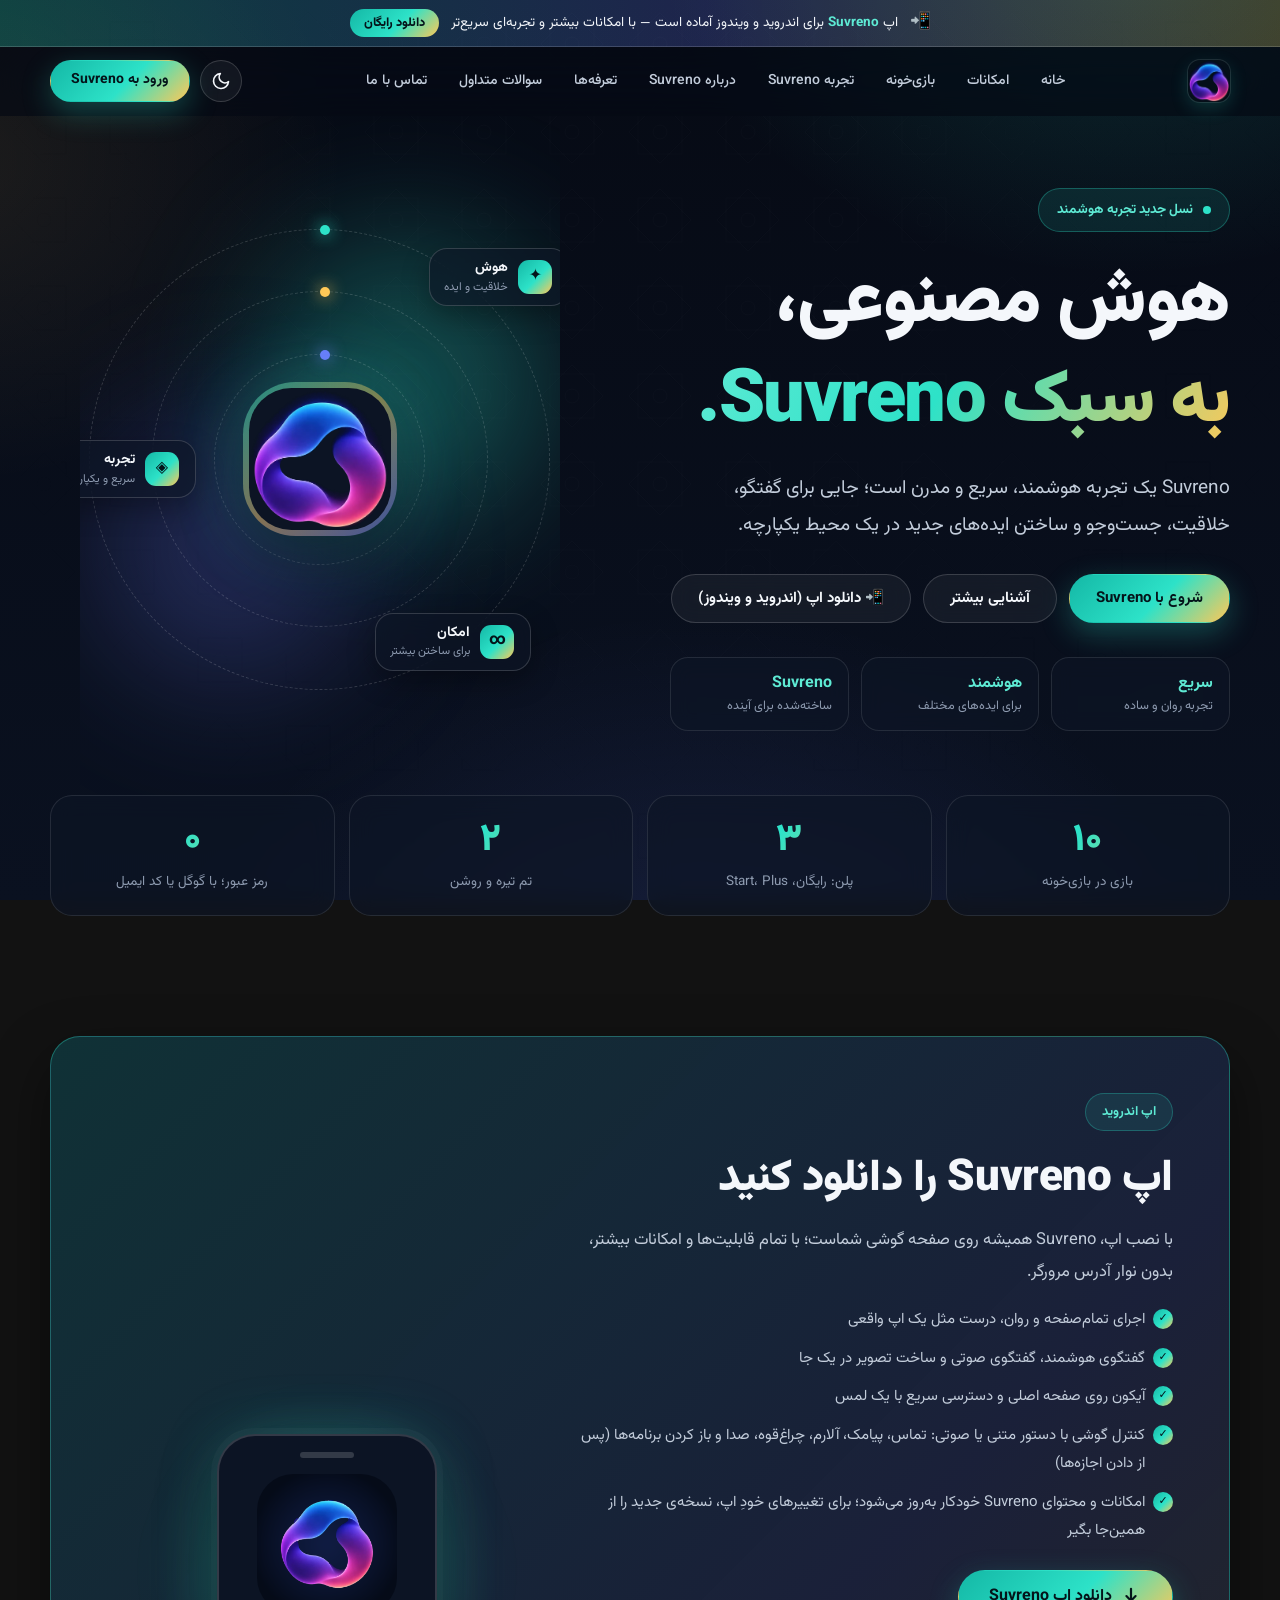
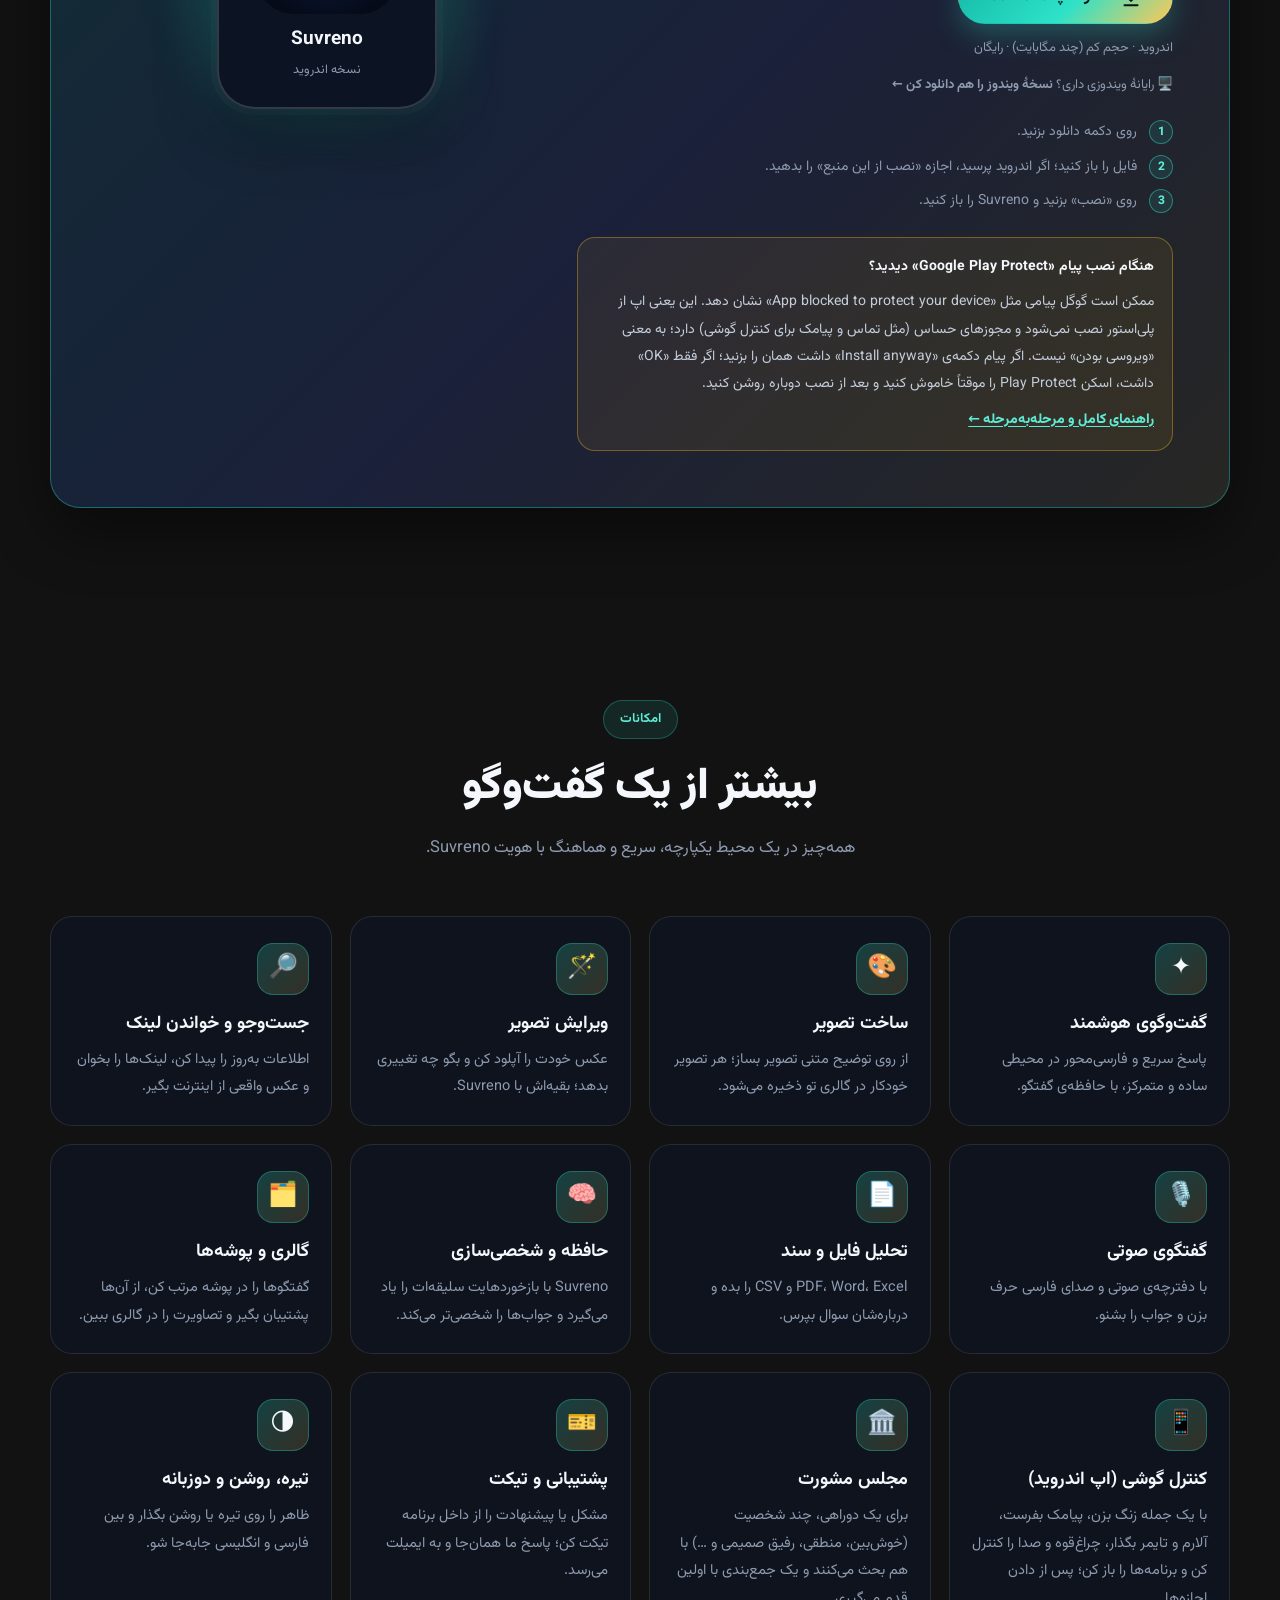
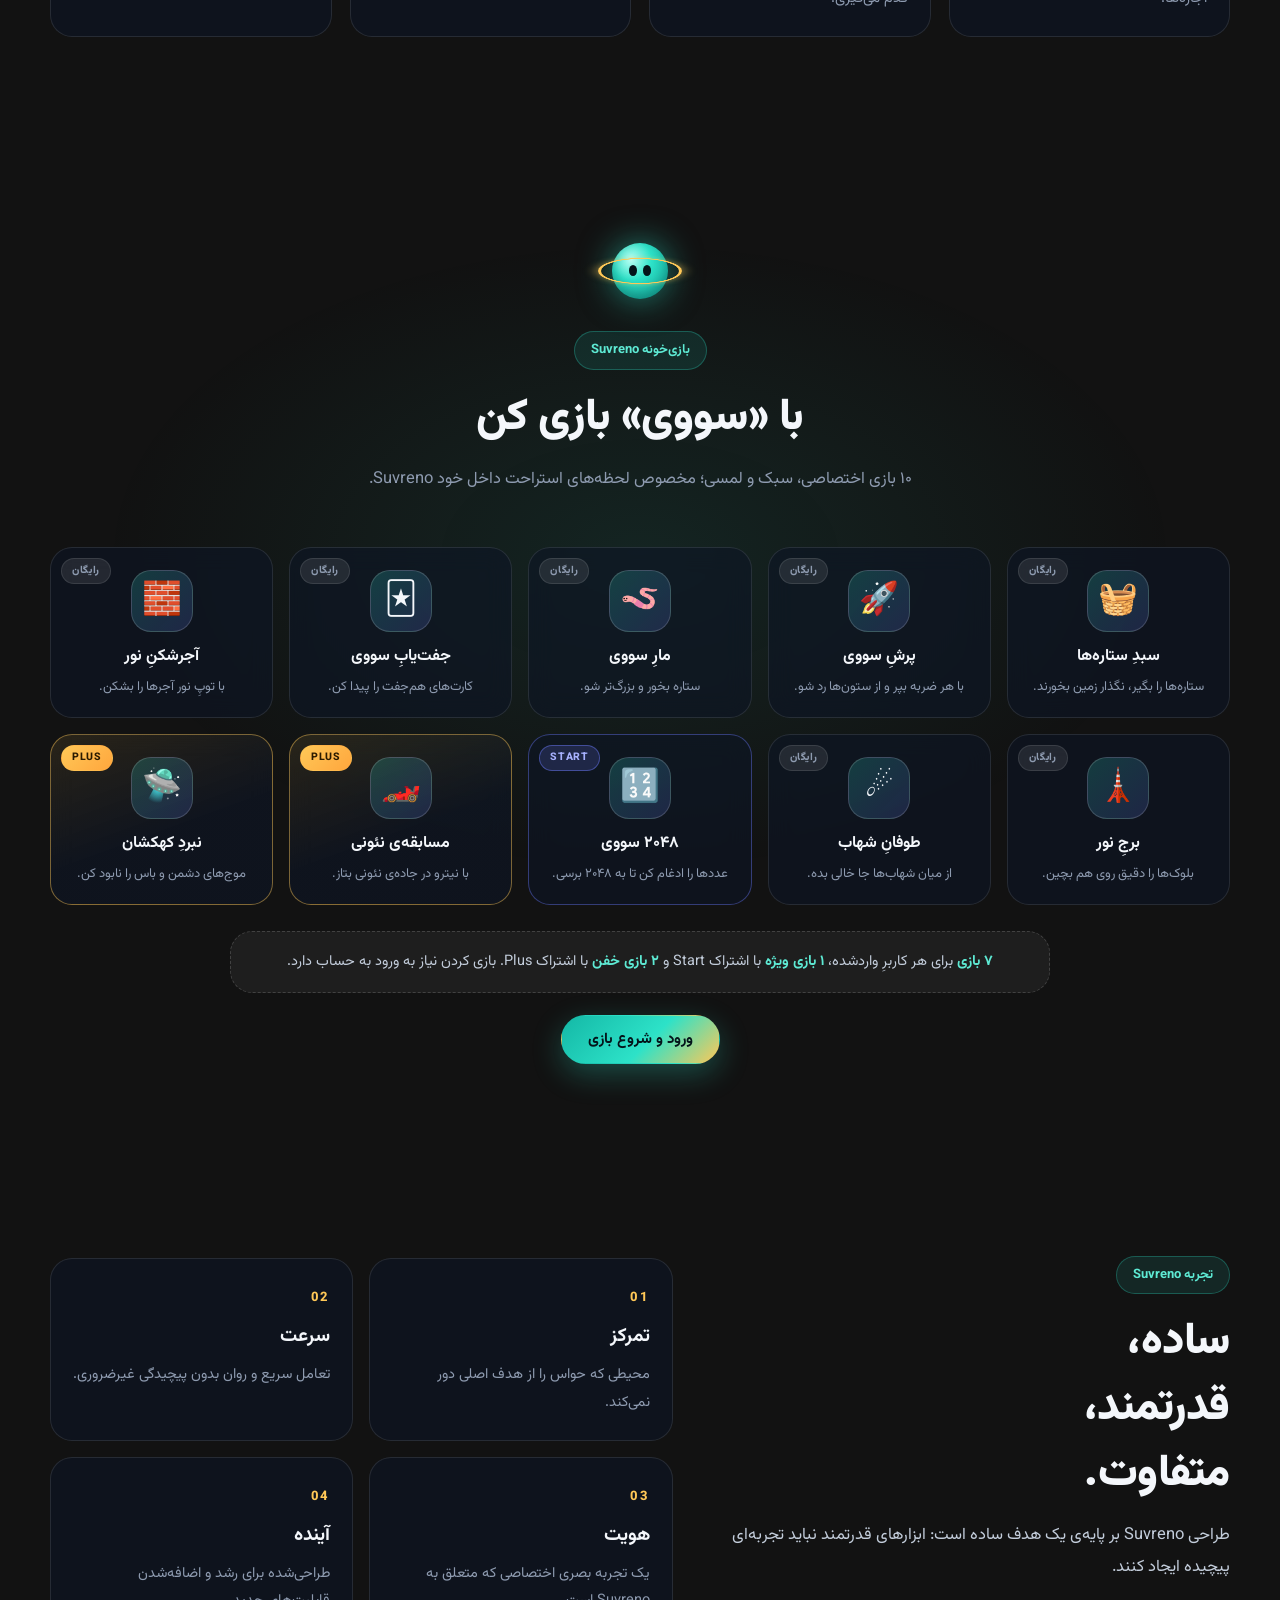
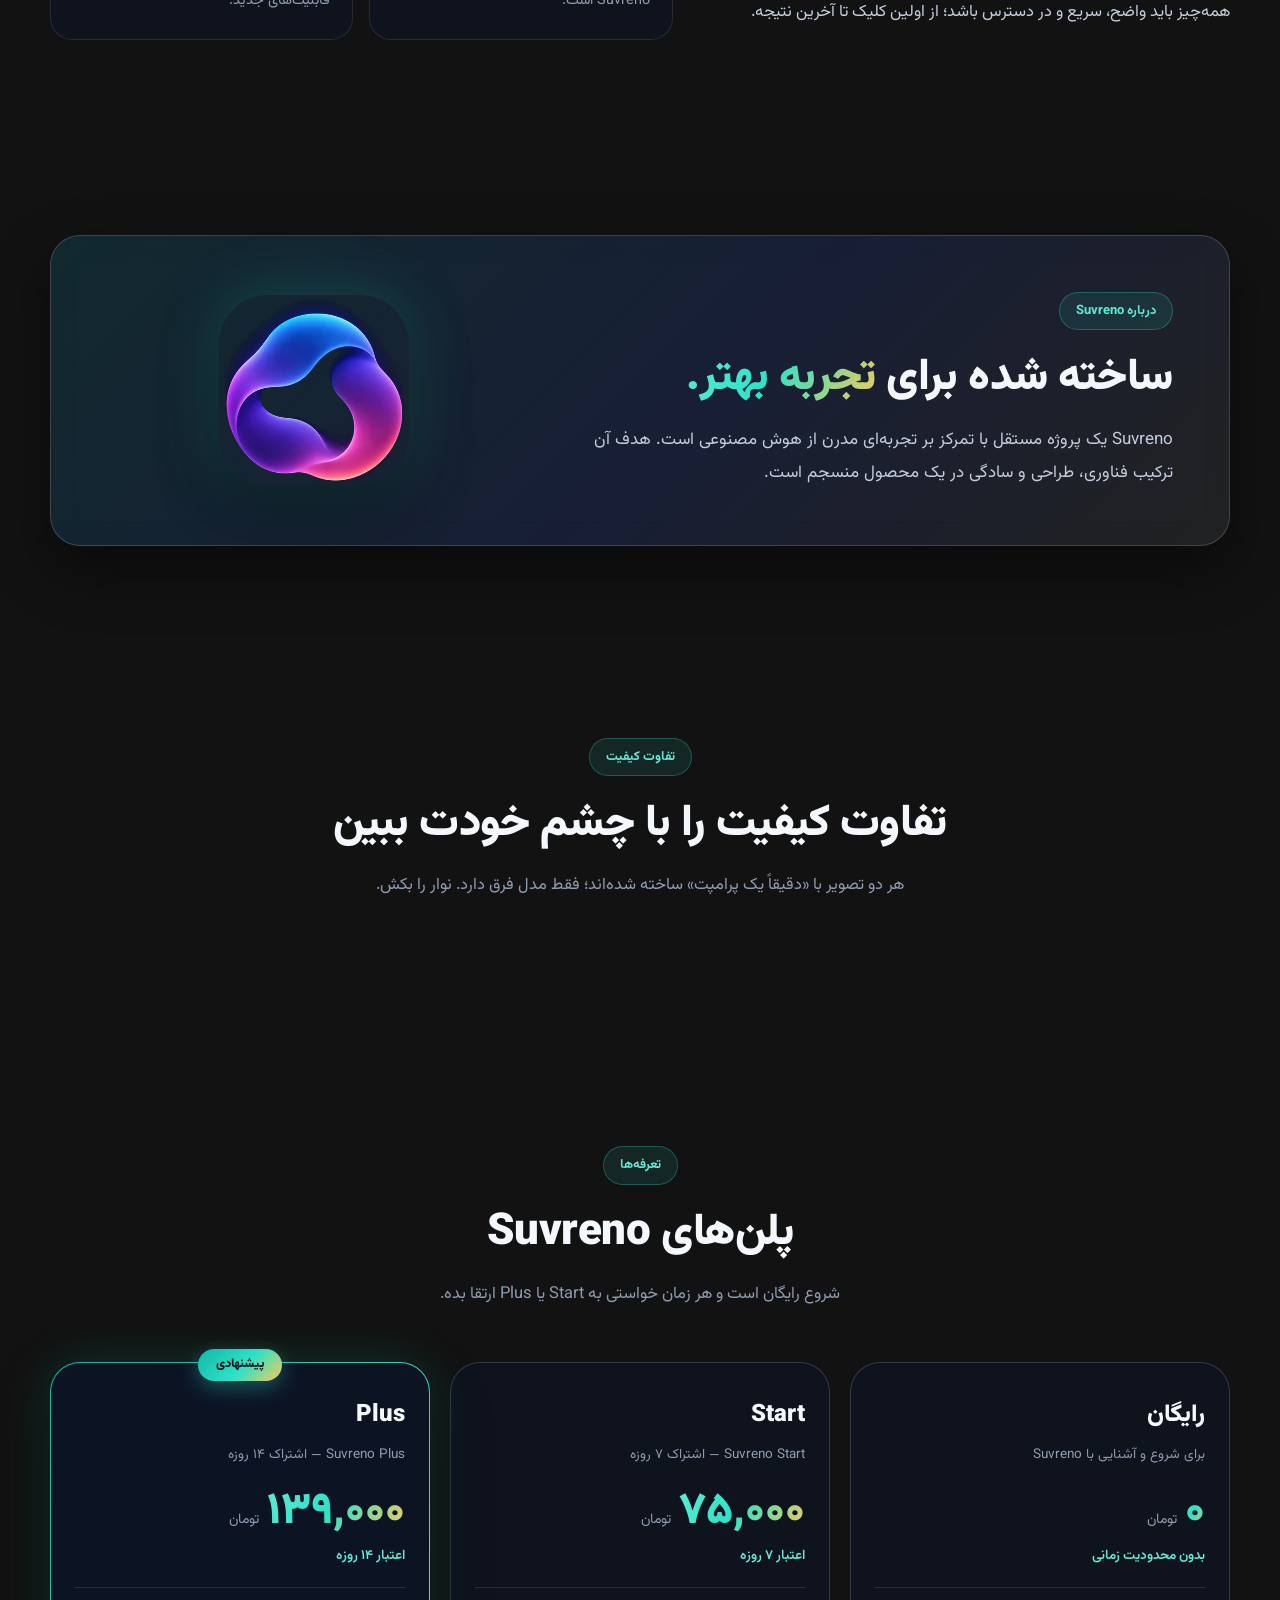
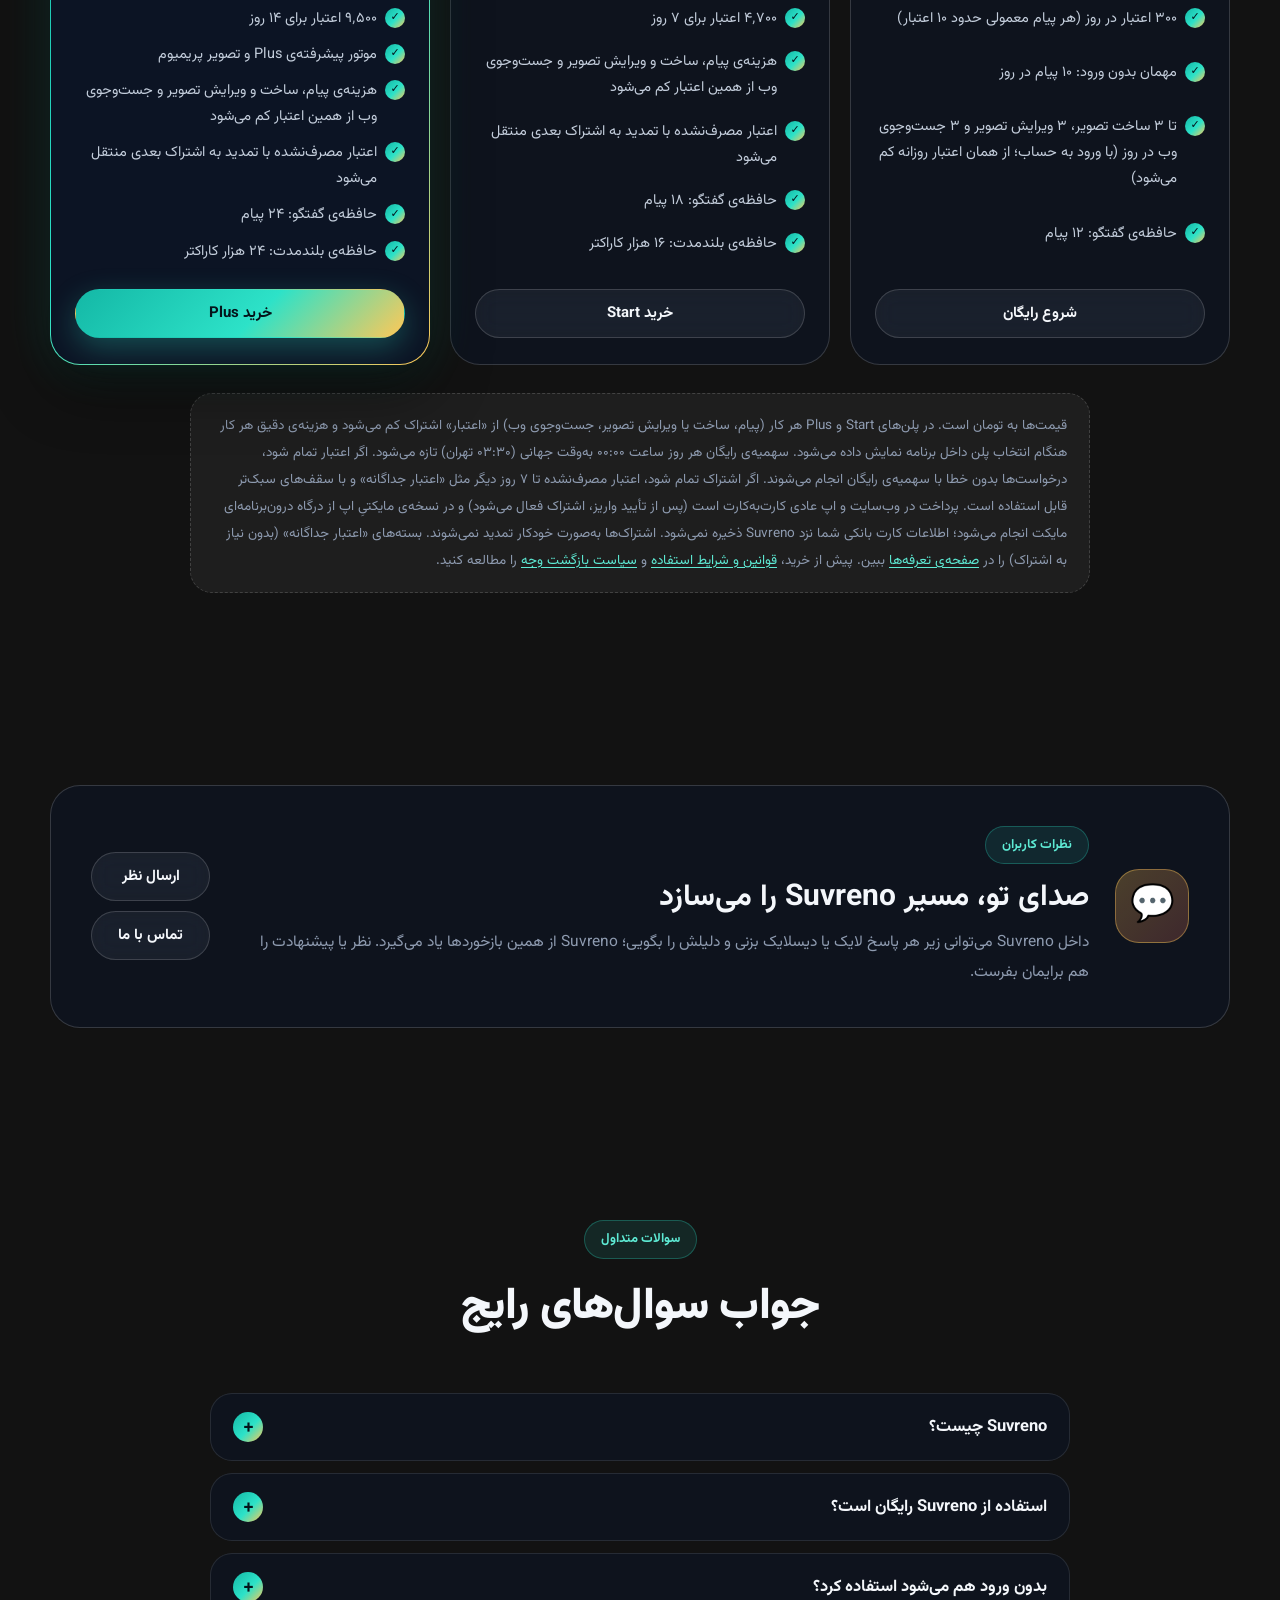
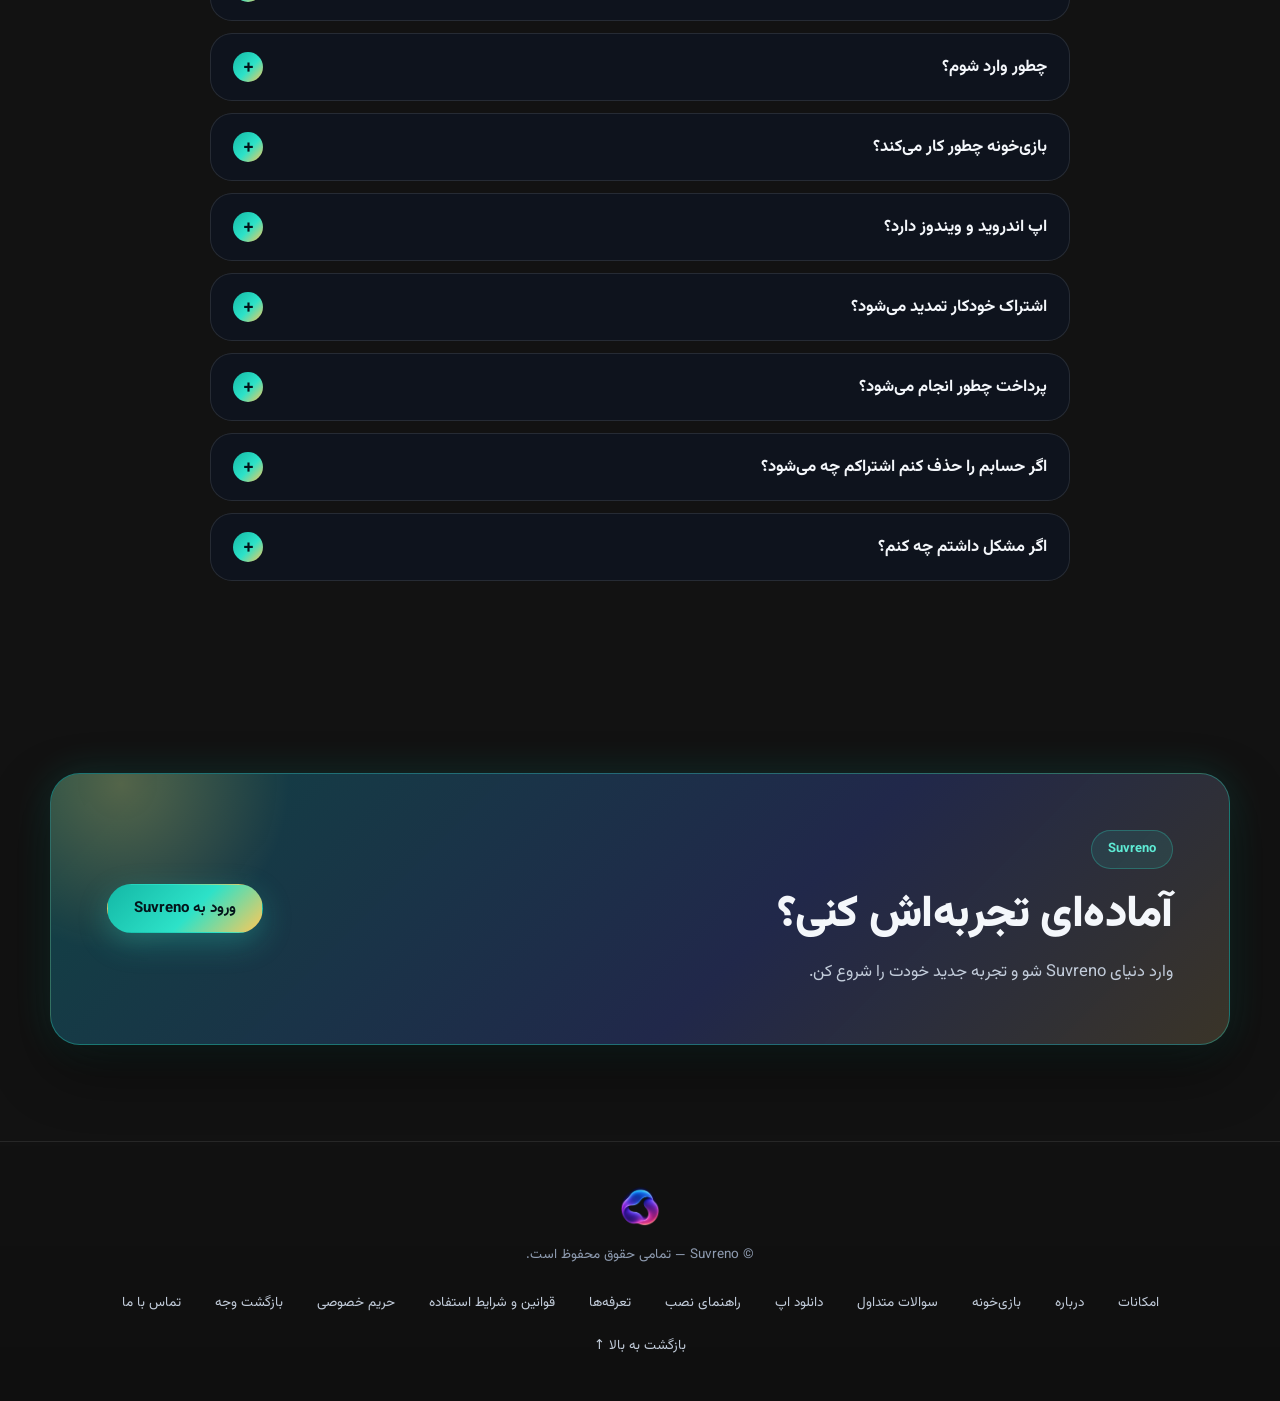
==== commit 947183d3: "Add files via upload" ====
--- a/index.html
+++ b/index.html
@@ -165,10 +165,10 @@
 <body>
 
     <!-- Suvreno App Download Banner -->
-    <a class="app-banner" href="download.html" aria-label="دانلود اپ اندروید Suvreno">
+    <a class="app-banner" href="download.html" aria-label="دانلود اپ Suvreno برای اندروید و ویندوز">
         <span class="app-banner-icon" aria-hidden="true">📲</span>
         <span class="app-banner-text">
-            اپ <strong>Suvreno</strong> برای اندروید آماده است<span class="app-banner-long"> — با امکانات بیشتر و تجربه‌ای سریع‌تر</span>
+            اپ <strong>Suvreno</strong> برای اندروید و ویندوز آماده است<span class="app-banner-long"> — با امکانات بیشتر و تجربه‌ای سریع‌تر</span>
         </span>
         <span class="app-banner-btn">دانلود رایگان</span>
     </a>
@@ -501,7 +501,7 @@
                             href="download.html"
                             class="secondary-button app-hero-button"
                         >
-                            📲 دانلود اپ اندروید
+                            📲 دانلود اپ (اندروید و ویندوز)
                         </a>
 
                     </div>
@@ -643,6 +643,10 @@
 
                         <div class="app-dl-meta">
                             اندروید · حجم کم (چند مگابایت) · رایگان
+                        </div>
+
+                        <div class="app-dl-meta">
+                            🖥️ رایانهٔ ویندوزی داری؟ <a href="download.html#windows"><strong>نسخهٔ ویندوز را هم دانلود کن ←</strong></a>
                         </div>
 
                         <ol class="app-dl-steps">
@@ -1107,7 +1111,7 @@
             <details class="faq-item"><summary>بدون ورود هم می‌شود استفاده کرد؟</summary><p>بله، به‌عنوان مهمان می‌توانی گفتگو کنی (روزی ۱۰ پیام). ساخت و ویرایش تصویر، ارسال عکس و فایل و بازی‌خونه نیاز به ورود دارند و کاربر واردشده هر روز ۳۰۰ اعتبار رایگان دارد (حدود ۳۰ پیام معمولی).</p></details>
             <details class="faq-item"><summary>چطور وارد شوم؟</summary><p>با «ادامه با گوگل» یا با کد ۶رقمی که به ایمیلت می‌آید. Suvreno رمز عبور ندارد.</p></details>
             <details class="faq-item"><summary>بازی‌خونه چطور کار می‌کند؟</summary><p>داخل Suvreno وارد بازی‌خونه می‌شوی و بین ۱۰ بازی انتخاب می‌کنی. ۷ بازی برای همه‌ی کاربران واردشده، ۱ بازی با Start و ۲ بازی با Plus باز است.</p></details>
-            <details class="faq-item"><summary>اپ اندروید دارد؟</summary><p>بله، می‌توانی اپ را رایگان از بخش <a href="#download-app">دانلود اپ</a> بگیری و تمام‌صفحه و روان از آن استفاده کنی.</p></details>
+            <details class="faq-item"><summary>اپ اندروید و ویندوز دارد؟</summary><p>بله، می‌توانی اپ اندروید و نسخهٔ ویندوز را رایگان از <a href="download.html">صفحهٔ دانلود</a> بگیری. اگر ویندوز هنگام اجرا پیام «Windows protected your PC» نشان داد، یعنی برنامه را هنوز نمی‌شناسد؛ مراحل نصب در <a href="install-help.html#windows">راهنمای نصب ویندوز</a> آمده است.</p></details>
             <details class="faq-item"><summary>اشتراک خودکار تمدید می‌شود؟</summary><p>نه، اشتراک‌ها خودکار تمدید نمی‌شوند. شرایط لغو و بازگشت وجه در صفحه‌ی <a href="refund.html">بازگشت وجه</a> آمده است.</p></details>
             <details class="faq-item">
                 <summary>پرداخت چطور انجام می‌شود؟</summary>
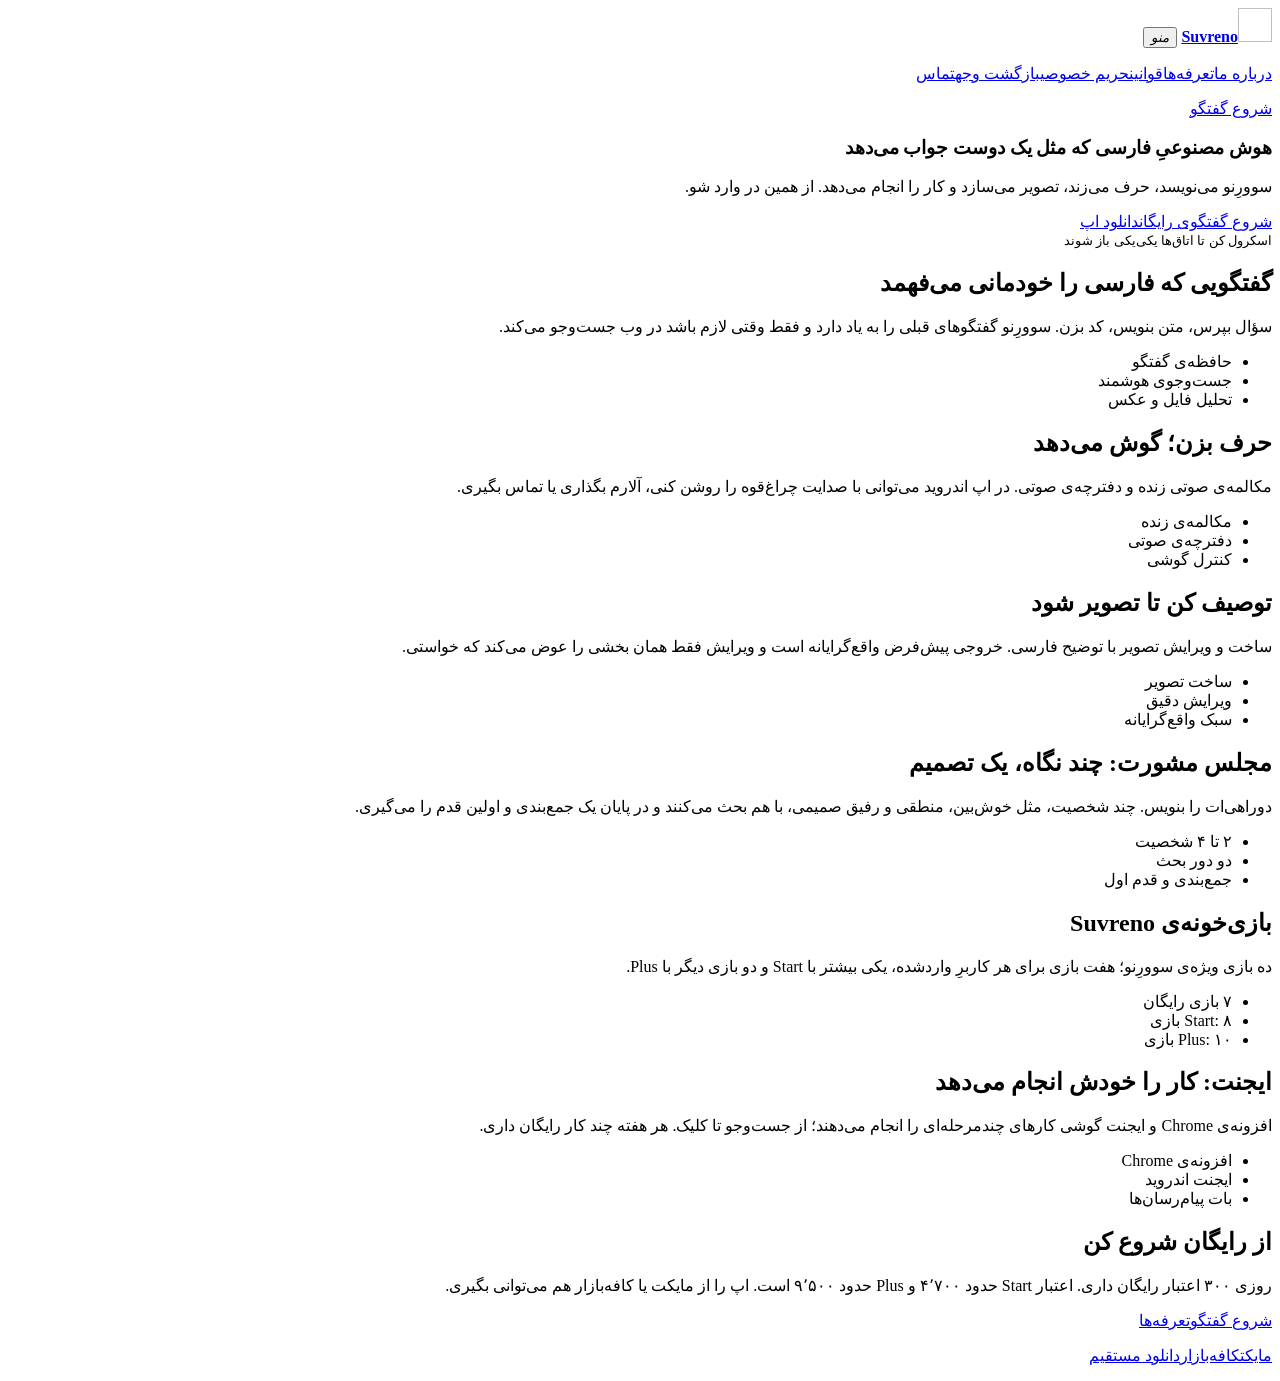
==== commit 785b300b: "Add files via upload" ====
--- a/index.html
+++ b/index.html
@@ -1,1316 +1,74 @@
 <!DOCTYPE html>
 <html lang="fa" dir="rtl">
-
 <head>
-<script>(function(){var d=document.documentElement;d.classList.add("js");try{var t=localStorage.getItem("SUVRENO_SITE_THEME");if(t!=="light"&&t!=="dark")t="dark";d.setAttribute("data-theme",t)}catch(e){d.setAttribute("data-theme","dark")}})();</script>
-
-    <meta charset="UTF-8">
-
-    <meta
-        name="viewport"
-        content="width=device-width, initial-scale=1.0"
-    >
-
-    <meta name="theme-color" content="#060a14">
-
-    <meta
-        name="description"
-        content="Suvreno (سوورنو) — دستیار هوش مصنوعی فارسی: گفتگو، ساخت و ویرایش تصویر، جست‌وجو، گفتگوی صوتی، تحلیل فایل و بازی‌خونه‌ی اختصاصی. رایگان شروع کن."
-    >
-
-    <meta
-        name="robots"
-        content="index, follow"
-    >
-
-    <meta
-        name="googlebot"
-        content="index, follow"
-    >
-
-    <link
-        rel="canonical"
-        href="https://suvreno.ir/"
-    >
-
-    <!-- Open Graph -->
-    <meta
-        property="og:type"
-        content="website"
-    >
-
-    <meta
-        property="og:url"
-        content="https://suvreno.ir/"
-    >
-
-    <meta
-        property="og:title"
-        content="Suvreno (سوورنو) | دستیار هوش مصنوعی فارسی"
-    >
-
-    <meta
-        property="og:description"
-        content="Suvreno (سوورنو) یک دستیار هوش مصنوعی فارسی برای گفتگو، خلاقیت، جست‌وجو و ساختن ایده‌های جدید است."
-    >
-
-    <meta
-        property="og:site_name"
-        content="Suvreno"
-    >
-
-    <meta
-        property="og:locale"
-        content="fa_IR"
-    >
-
-    <meta
-        property="og:image"
-        content="https://suvreno.ir/suvreno-icon-512.png"
-    >
-
-    <!-- Twitter / X -->
-    <meta
-        name="twitter:card"
-        content="summary"
-    >
-
-    <meta
-        name="twitter:image"
-        content="https://suvreno.ir/suvreno-icon-512.png"
-    >
-
-    <meta
-        name="twitter:title"
-        content="Suvreno (سوورنو) | دستیار هوش مصنوعی فارسی"
-    >
-
-    <meta
-        name="twitter:description"
-        content="Suvreno (سوورنو) یک دستیار هوش مصنوعی فارسی برای گفتگو، خلاقیت، جست‌وجو و ساختن ایده‌های جدید است."
-    >
-
-    <title>Suvreno (سوورنو) | دستیار هوش مصنوعی فارسی</title>
-
-    <link rel="preconnect" href="https://fonts.googleapis.com">
-    <link
-        rel="preconnect"
-        href="https://fonts.gstatic.com"
-        crossorigin
-    >
-
-    <link href="https://fonts.googleapis.com/css2?family=Vazirmatn:wght@400;500;600;700;800;900&display=swap" rel="stylesheet" media="print" onload="this.media='all'">
-    <noscript><link href="https://fonts.googleapis.com/css2?family=Vazirmatn:wght@400;500;600;700;800;900&display=swap" rel="stylesheet"></noscript>
-
-    <link
-        rel="stylesheet"
-        href="style.css?v=8"
-    >
-
-    <link
-        rel="stylesheet"
-        href="pages.css?v=3"
-    >
-
-
-    <!-- Suvreno Favicon -->
-    <link rel="icon" href="/favicon.ico" sizes="any">
-    <link rel="icon" type="image/png" sizes="48x48" href="/favicon-48x48.png">
-    <link rel="icon" type="image/png" sizes="96x96" href="/favicon-96x96.png">
-    <link rel="icon" type="image/png" sizes="192x192" href="/favicon-192x192.png">
-    <link rel="apple-touch-icon" sizes="180x180" href="/apple-touch-icon.png">
-
-    <!-- Google Site Name -->
-    <script type="application/ld+json">
-    {
-        "@context": "https://schema.org",
-        "@type": "WebSite",
-        "name": "Suvreno",
-        "alternateName": [
-            "سوورنو",
-            "سوورِنو",
-            "suvreno.ir"
-        ],
-        "inLanguage": "fa",
-        "url": "https://suvreno.ir/"
-    }
-    </script>
-
-    <!-- Suvreno Organization -->
-    <script type="application/ld+json">
-    {
-        "@context": "https://schema.org",
-        "@type": "Organization",
-        "name": "Suvreno",
-        "alternateName": ["سوورنو", "سوورِنو"],
-        "description": "Suvreno (سوورنو) یک دستیار هوش مصنوعی فارسی است.",
-        "url": "https://suvreno.ir/",
-        "sameAs": [
-            "https://myket.ir/app/ir.suvreno.app",
-            "https://cafebazaar.ir/app/?id=ir.suvreno.app"
-        ],
-        "logo": "https://suvreno.ir/suvreno-icon-512.png",
-        "email": "suvreno.ir@gmail.com",
-        "contactPoint": {
-            "@type": "ContactPoint",
-            "contactType": "customer support",
-            "email": "suvreno.ir@gmail.com",
-            "availableLanguage": "Persian"
-        }
-    }
-    </script>
-
+<meta charset="utf-8">
+<meta name="viewport" content="width=device-width,initial-scale=1,viewport-fit=cover">
+<title>سوورِنو | Suvreno، هوش مصنوعی فارسی: گفتگو، صدا، تصویر و ایجنت</title>
+<meta name="description" content="سوورِنو (Suvreno) دستیار هوش مصنوعی فارسی‌زبان است: گفتگوی خودمانی، مکالمه‌ی صوتی، ساخت و ویرایش تصویر، مجلس مشورت، ایجنت و بازی‌خونه. رایگان شروع کن.">
+<meta name="theme-color" content="#060a14">
+<link rel="canonical" href="https://suvreno.ir/">
+<link rel="stylesheet" href="style_1.css?v=1">
 </head>
-
 <body>
-
-    <!-- Suvreno App Download Banner -->
-    <a class="app-banner" href="download.html" aria-label="دانلود اپ Suvreno برای اندروید و ویندوز">
-        <span class="app-banner-icon" aria-hidden="true">📲</span>
-        <span class="app-banner-text">
-            اپ <strong>Suvreno</strong> برای اندروید و ویندوز آماده است<span class="app-banner-long"> — با امکانات بیشتر و تجربه‌ای سریع‌تر</span>
-        </span>
-        <span class="app-banner-btn">دانلود رایگان</span>
-    </a>
-
-
-    <header class="navbar" id="navbar">
-
-        <div class="navbar-inner">
-
-            <a
-                href="#home"
-                class="navbar-brand"
-                aria-label="Suvreno"
-            >
-                <img
-                    src=""
-                    data-suvreno-logo
-                    class="suvreno-logo"
-                    alt="Suvreno"
-                >
-            </a>
-
-            <nav
-                class="navbar-links"
-                aria-label="منوی اصلی"
-            >
-                <a href="#home">خانه</a>
-                <a href="#features">امکانات</a>
-            <a href="#games">بازی‌خونه</a>
-                <a href="#experience">تجربه Suvreno</a>
-                <a href="#about">درباره Suvreno</a>
-                <a href="#pricing">تعرفه‌ها</a>
-            <a href="#faq">سوالات متداول</a>
-                <a href="contact.html">تماس با ما</a>
-            </nav>
-
-            <div class="navbar-actions">
-
-                <a
-                    href="https://chat.suvreno.ir"
-                    class="navbar-app-button"
-                >
-                    ورود به Suvreno
-                </a>
-
-                <button
-                    type="button"
-                    class="menu-button"
-                    id="menuButton"
-                    aria-label="باز کردن منو"
-                    aria-expanded="false"
-                >
-                    <span></span>
-                    <span></span>
-                    <span></span>
-                </button>
-
-            </div>
-
-        </div>
-
-        <div
-            class="mobile-menu"
-            id="mobileMenu"
-        >
-
-            <div class="mobile-menu-header">
-
-                <div class="mobile-menu-brand">
-
-                    <img
-                        src=""
-                        data-suvreno-logo
-                        class="mobile-menu-logo"
-                        alt="Suvreno"
-                    >
-
-                    <div class="mobile-menu-brand-text">
-                        <strong>Suvreno</strong>
-                        <span>تجربه‌ای هوشمند و یکپارچه</span>
-                    </div>
-
-                </div>
-
-            </div>
-
-            <div class="mobile-menu-intro">
-
-                <span class="mobile-menu-eyebrow">
-                    SUVRENO
-                </span>
-
-                <h2>
-                    همه‌چیز برای یک
-                    <span>تجربه هوشمند.</span>
-                </h2>
-
-                <p>
-                    از گفتگو و خلاقیت تا جست‌وجو، فایل‌ها و
-                    تجربه‌های جدید؛ Suvreno برای کارهای مختلف
-                    در کنار توست.
-                </p>
-
-            </div>
-
-            <nav
-                class="mobile-menu-navigation"
-                aria-label="منوی موبایل"
-            >
-
-                <a
-                    href="#home"
-                    class="mobile-menu-link mobile-menu-link-featured"
-                >
-                    <span class="mobile-menu-link-icon">⌂</span>
-
-                    <span class="mobile-menu-link-content">
-                        <strong>صفحه اصلی</strong>
-                        <small>بازگشت به ابتدای سایت</small>
-                    </span>
-
-                    <span class="mobile-menu-link-arrow">
-                        ←
-                    </span>
-                </a>
-
-                <a
-                    href="#features"
-                    class="mobile-menu-link"
-                >
-                    <span class="mobile-menu-link-icon">✦</span>
-
-                    <span class="mobile-menu-link-content">
-                        <strong>قابلیت‌های Suvreno</strong>
-                        <small>گفتگو، خلاقیت، جست‌وجو و بیشتر</small>
-                    </span>
-
-                    <span class="mobile-menu-link-arrow">
-                        ←
-                    </span>
-                </a>
-
-                <a href="#games" class="mobile-menu-link">
-                <span class="mobile-menu-link-icon">🎮</span>
-                <span class="mobile-menu-link-content">
-                    <strong>بازی‌خونه Suvreno</strong>
-                    <small>۱۰ بازی با شخصیت «سووی»</small>
-                </span>
-                <span class="mobile-menu-link-arrow">←</span>
-            </a>
-            <a
-                    href="#experience"
-                    class="mobile-menu-link"
-                >
-                    <span class="mobile-menu-link-icon">◈</span>
-
-                    <span class="mobile-menu-link-content">
-                        <strong>تجربه Suvreno</strong>
-                        <small>سرعت، تمرکز، هویت و آینده</small>
-                    </span>
-
-                    <span class="mobile-menu-link-arrow">
-                        ←
-                    </span>
-                </a>
-
-                <a
-                    href="#about"
-                    class="mobile-menu-link"
-                >
-                    <span class="mobile-menu-link-icon">◎</span>
-
-                    <span class="mobile-menu-link-content">
-                        <strong>درباره Suvreno</strong>
-                        <small>داستان و هدف پروژه</small>
-                    </span>
-
-                    <span class="mobile-menu-link-arrow">
-                        ←
-                    </span>
-                </a>
-
-                <a
-                    href="#pricing"
-                    class="mobile-menu-link"
-                >
-                    <span class="mobile-menu-link-icon">◈</span>
-
-                    <span class="mobile-menu-link-content">
-                        <strong>تعرفه‌ها</strong>
-                        <small>پلن‌ها و قیمت‌ها</small>
-                    </span>
-
-                    <span class="mobile-menu-link-arrow">
-                        ←
-                    </span>
-                </a>
-
-                <a
-                    href="contact.html"
-                    class="mobile-menu-link"
-                >
-                    <span class="mobile-menu-link-icon">✉</span>
-
-                    <span class="mobile-menu-link-content">
-                        <strong>تماس با ما</strong>
-                        <small>پشتیبانی از طریق تیکت و ایمیل</small>
-                    </span>
-
-                    <span class="mobile-menu-link-arrow">
-                        ←
-                    </span>
-                </a>
-
-            </nav>
-
-            <div class="mobile-menu-capabilities">
-
-                <div class="mobile-menu-section-title">
-                    <span>امکانات</span>
-                    <span>Suvreno</span>
-                </div>
-
-                <div class="mobile-capability-grid">
-
-                    <div class="mobile-capability">
-                        <span>✦</span>
-                        <strong>گفت‌وگو</strong>
-                    </div>
-
-                    <div class="mobile-capability">
-                        <span>◉</span>
-                        <strong>خلاقیت</strong>
-                    </div>
-
-                    <div class="mobile-capability">
-                        <span>◎</span>
-                        <strong>جست‌وجو</strong>
-                    </div>
-
-                    <div class="mobile-capability">
-                        <span>◇</span>
-                        <strong>فایل‌ها</strong>
-                    </div>
-
-                    <div class="mobile-capability">
-                        <span>◌</span>
-                        <strong>تجربه صوتی</strong>
-                    </div>
-
-                    <div class="mobile-capability">
-                        <span>∞</span>
-                        <strong>و بیشتر</strong>
-                    </div>
-
-                </div>
-
-            </div>
-
-            <div class="mobile-menu-cta">
-
-                <div>
-                    <strong>
-                        آماده‌ای Suvreno را تجربه کنی؟
-                    </strong>
-
-                    <span>
-                        تجربه خودت را شروع کن.
-                    </span>
-                </div>
-
-                <a
-                    href="https://chat.suvreno.ir"
-                    class="mobile-app-link"
-                >
-                    ورود به Suvreno
-                </a>
-
-            </div>
-
-        </div>
-
-    </header>
-
-    <main>
-
-        <section
-            class="hero"
-            id="home"
-        >
-
-            <div class="hero-grid">
-
-                <div class="hero-content">
-
-                    <div class="hero-badge">
-                        <span class="hero-badge-dot"></span>
-                        نسل جدید تجربه هوشمند
-                    </div>
-
-                    <h1 class="hero-title">
-                        هوش مصنوعی،
-                        <br>
-                        <span>به سبک Suvreno.</span>
-                    </h1>
-
-                    <p class="hero-description">
-                        Suvreno یک تجربه هوشمند، سریع و مدرن است؛
-                        جایی برای گفتگو، خلاقیت، جست‌وجو و ساختن
-                        ایده‌های جدید در یک محیط یکپارچه.
-                    </p>
-
-                    <div class="hero-actions">
-
-                        <a
-                            href="https://chat.suvreno.ir"
-                            class="primary-button"
-                        >
-                            شروع با Suvreno
-                        </a>
-
-                        <a
-                            href="#features"
-                            class="secondary-button"
-                        >
-                            آشنایی بیشتر
-                        </a>
-
-                        <a
-                            href="download.html"
-                            class="secondary-button app-hero-button"
-                        >
-                            📲 دانلود اپ (اندروید و ویندوز)
-                        </a>
-
-                    </div>
-
-                    <div class="hero-trust">
-
-                        <div class="trust-item">
-                            <strong>سریع</strong>
-                            <span>تجربه روان و ساده</span>
-                        </div>
-
-                        <div class="trust-item">
-                            <strong>هوشمند</strong>
-                            <span>برای ایده‌های مختلف</span>
-                        </div>
-
-                        <div class="trust-item">
-                            <strong>Suvreno</strong>
-                            <span>ساخته‌شده برای آینده</span>
-                        </div>
-
-                    </div>
-
-                </div>
-
-                <div class="hero-visual">
-
-                    <div class="hero-glow hero-glow-one"></div>
-                    <div class="hero-glow hero-glow-two"></div>
-
-                    <div class="hero-orbit orbit-one"></div>
-                    <div class="hero-orbit orbit-two"></div>
-                    <div class="hero-orbit orbit-three"></div>
-
-                    <div class="hero-logo-card">
-
-                        <div class="hero-logo-inner">
-
-                            <img
-                                src=""
-                                data-suvreno-logo
-                                class="hero-logo"
-                                alt="Suvreno"
-                            >
-
-                        </div>
-
-                    </div>
-
-                    <div class="hero-floating floating-one">
-
-                        <span class="floating-icon">✦</span>
-
-                        <div>
-                            <strong>هوش</strong>
-                            <span>خلاقیت و ایده</span>
-                        </div>
-
-                    </div>
-
-                    <div class="hero-floating floating-two">
-
-                        <span class="floating-icon">◈</span>
-
-                        <div>
-                            <strong>تجربه</strong>
-                            <span>سریع و یکپارچه</span>
-                        </div>
-
-                    </div>
-
-                    <div class="hero-floating floating-three">
-
-                        <span class="floating-icon">∞</span>
-
-                        <div>
-                            <strong>امکان</strong>
-                            <span>برای ساختن بیشتر</span>
-                        </div>
-
-                    </div>
-
-                </div>
-
-            </div>
-
-        </section>
-<section class="stats-strip" aria-label="Suvreno در یک نگاه">
-    <div class="container">
-        <div class="stats-grid">
-            <div class="stat"><strong>۱۰</strong><span>بازی در بازی‌خونه</span></div>
-            <div class="stat"><strong>۳</strong><span>پلن: رایگان، Start، Plus</span></div>
-            <div class="stat"><strong>۲</strong><span>تم تیره و روشن</span></div>
-            <div class="stat"><strong>۰</strong><span>رمز عبور؛ با گوگل یا کد ایمیل</span></div>
-        </div>
-    </div>
+<header id="top">
+  <a class="brand" href="#r0" data-go="0"><img id="mark" alt="" width="34" height="34"><b>Suvreno</b></a>
+  <button id="mbtn" type="button" aria-expanded="false" aria-controls="menu"><i></i><em>منو</em></button>
+</header>
+<aside id="menu" aria-hidden="true">
+  <nav id="mlist" aria-label="اتاق‌های سایت"></nav>
+  <p class="mp"><a href="about_1.html">درباره ما</a><a href="pricing_1.html">تعرفه‌ها</a><a href="terms_1.html">قوانین</a><a href="privacy_1.html">حریم خصوصی</a><a href="refund_1.html">بازگشت وجه</a><a href="contact_1.html">تماس</a></p>
+  <a class="cta" href="https://chat.suvreno.ir">شروع گفتگو</a>
+</aside>
+<div id="scrim"></div>
+<main id="stage" aria-hidden="true"><div id="world"></div></main>
+<div id="bar"><i></i></div>
+<nav id="dots" aria-label="پیمایش اتاق‌ها"></nav>
+<section id="hud">
+  <article id="r0" data-n="ورودی" data-c="45,226,200">
+    <h1>هوش مصنوعیِ فارسی که مثل یک دوست جواب می‌دهد</h1>
+    <p>سوورِنو می‌نویسد، حرف می‌زند، تصویر می‌سازد و کار را انجام می‌دهد. از همین در وارد شو.</p>
+    <div class="acts"><a class="cta" href="https://chat.suvreno.ir">شروع گفتگوی رایگان</a><a class="ghost" href="download.html">دانلود اپ</a></div>
+    <small>اسکرول کن تا اتاق‌ها یکی‌یکی باز شوند</small>
+  </article>
+  <article id="r1" data-n="گفتگو" data-c="109,124,255">
+    <h2>گفتگویی که فارسی را خودمانی می‌فهمد</h2>
+    <p>سؤال بپرس، متن بنویس، کد بزن. سوورِنو گفتگوهای قبلی را به یاد دارد و فقط وقتی لازم باشد در وب جست‌وجو می‌کند.</p>
+    <ul class="ch"><li>حافظه‌ی گفتگو</li><li>جست‌وجوی هوشمند</li><li>تحلیل فایل و عکس</li></ul>
+  </article>
+  <article id="r2" data-n="صدا" data-c="255,200,87">
+    <h2>حرف بزن؛ گوش می‌دهد</h2>
+    <p>مکالمه‌ی صوتی زنده و دفترچه‌ی صوتی. در اپ اندروید می‌توانی با صدایت چراغ‌قوه را روشن کنی، آلارم بگذاری یا تماس بگیری.</p>
+    <ul class="ch"><li>مکالمه‌ی زنده</li><li>دفترچه‌ی صوتی</li><li>کنترل گوشی</li></ul>
+  </article>
+  <article id="r3" data-n="تصویر" data-c="255,122,107">
+    <h2>توصیف کن تا تصویر شود</h2>
+    <p>ساخت و ویرایش تصویر با توضیح فارسی. خروجی پیش‌فرض واقع‌گرایانه است و ویرایش فقط همان بخشی را عوض می‌کند که خواستی.</p>
+    <ul class="ch"><li>ساخت تصویر</li><li>ویرایش دقیق</li><li>سبک واقع‌گرایانه</li></ul>
+  </article>
+  <article id="r4" data-n="مجلس مشورت" data-c="45,226,200">
+    <h2>مجلس مشورت: چند نگاه، یک تصمیم</h2>
+    <p>دوراهی‌ات را بنویس. چند شخصیت، مثل خوش‌بین، منطقی و رفیق صمیمی، با هم بحث می‌کنند و در پایان یک جمع‌بندی و اولین قدم را می‌گیری.</p>
+    <ul class="ch"><li>۲ تا ۴ شخصیت</li><li>دو دور بحث</li><li>جمع‌بندی و قدم اول</li></ul>
+  </article>
+  <article id="r5" data-n="بازی‌خونه" data-c="255,75,228">
+    <h2>بازی‌خونه‌ی Suvreno</h2>
+    <p>ده بازی ویژه‌ی سوورِنو؛ هفت بازی برای هر کاربرِ واردشده، یکی بیشتر با Start و دو بازی دیگر با Plus.</p>
+    <ul class="ch"><li>۷ بازی رایگان</li><li>Start: ۸ بازی</li><li>Plus: ۱۰ بازی</li></ul>
+  </article>
+  <article id="r6" data-n="ایجنت" data-c="0,207,255">
+    <h2>ایجنت: کار را خودش انجام می‌دهد</h2>
+    <p>افزونه‌ی Chrome و ایجنت گوشی کارهای چندمرحله‌ای را انجام می‌دهند؛ از جست‌وجو تا کلیک. هر هفته چند کار رایگان داری.</p>
+    <ul class="ch"><li>افزونه‌ی Chrome</li><li>ایجنت اندروید</li><li>بات پیام‌رسان‌ها</li></ul>
+  </article>
+  <article id="r7" data-n="شروع" data-c="255,200,87">
+    <h2>از رایگان شروع کن</h2>
+    <p>روزی ۳۰۰ اعتبار رایگان داری. اعتبار Start حدود ۴٬۷۰۰ و Plus حدود ۹٬۵۰۰ است. اپ را از مایکت یا کافه‌بازار هم می‌توانی بگیری.</p>
+    <div class="acts"><a class="cta" href="https://chat.suvreno.ir">شروع گفتگو</a><a class="ghost" href="pricing_1.html">تعرفه‌ها</a></div>
+    <p class="sm"><a href="https://myket.ir/app/ir.suvreno.app">مایکت</a><a href="https://cafebazaar.ir/app/?id=ir.suvreno.app">کافه‌بازار</a><a href="download.html">دانلود مستقیم</a></p>
+  </article>
 </section>
-
-
-        <section
-            class="section app-download-section"
-            id="download-app"
-        >
-
-            <div class="container">
-
-                <div class="app-dl-card">
-
-                    <div class="app-dl-content">
-
-                        <span class="section-eyebrow">
-                            اپ اندروید
-                        </span>
-
-                        <h2>
-                            اپ Suvreno را دانلود کنید
-                        </h2>
-
-                        <p class="app-dl-lead">
-                            با نصب اپ، Suvreno همیشه روی صفحه گوشی شماست؛
-                            با تمام قابلیت‌ها و امکانات بیشتر، بدون نوار آدرس مرورگر.
-                        </p>
-
-                        <ul class="app-dl-features">
-                            <li>اجرای تمام‌صفحه و روان، درست مثل یک اپ واقعی</li>
-                            <li>گفتگوی هوشمند، گفتگوی صوتی و ساخت تصویر در یک جا</li>
-                            <li>آیکون روی صفحه اصلی و دسترسی سریع با یک لمس</li>
-                        <li>کنترل گوشی با دستور متنی یا صوتی: تماس، پیامک، آلارم، چراغ‌قوه، صدا و باز کردن برنامه‌ها (پس از دادن اجازه‌ها)</li>
-                            <li>امکانات و محتوای Suvreno خودکار به‌روز می‌شود؛ برای تغییرهای خودِ اپ، نسخه‌ی جدید را از همین‌جا بگیر</li>
-                        </ul>
-
-                        <a
-                            href="download.html"
-                            class="primary-button app-dl-button"
-                        >
-                            <svg width="22" height="22" viewBox="0 0 24 24" fill="none" stroke="currentColor" stroke-width="2.4" stroke-linecap="round" stroke-linejoin="round" aria-hidden="true"><path d="M12 3v12"/><path d="m7 11 5 5 5-5"/><path d="M5 21h14"/></svg>
-                            دانلود اپ Suvreno
-                        </a>
-
-                        <div class="app-dl-meta">
-                            اندروید · حجم کم (چند مگابایت) · رایگان
-                        </div>
-
-                        <div class="app-dl-meta">
-                            🖥️ رایانهٔ ویندوزی داری؟ <a href="download.html#windows"><strong>نسخهٔ ویندوز را هم دانلود کن ←</strong></a>
-                        </div>
-
-                        <ol class="app-dl-steps">
-                            <li>روی دکمه دانلود بزنید.</li>
-                            <li>فایل را باز کنید؛ اگر اندروید پرسید، اجازه «نصب از این منبع» را بدهید.</li>
-                            <li>روی «نصب» بزنید و Suvreno را باز کنید.</li>
-                        </ol>
-
-                        <div class="pp-box">
-                            <p><b>هنگام نصب پیام «Google Play Protect» دیدید؟</b></p>
-                            <p>ممکن است گوگل پیامی مثل «App blocked to protect your device» نشان دهد. این یعنی اپ از پلی‌استور نصب نمی‌شود و مجوزهای حساس (مثل تماس و پیامک برای کنترل گوشی) دارد؛ به معنی «ویروسی بودن» نیست. اگر پیام دکمه‌ی «Install anyway» داشت همان را بزنید؛ اگر فقط «OK» داشت، اسکن Play Protect را موقتاً خاموش کنید و بعد از نصب دوباره روشن کنید.</p>
-                            <p><a href="install-help.html">راهنمای کامل و مرحله‌به‌مرحله ←</a></p>
-                        </div>
-
-                    </div>
-
-                    <div class="app-dl-visual" aria-hidden="true">
-                        <div class="app-dl-glow"></div>
-                        <div class="app-dl-phone">
-                            <img src="suvreno-icon-512.png" alt="" width="512" height="512" loading="lazy">
-                            <strong>Suvreno</strong>
-                            <span>نسخه اندروید</span>
-                        </div>
-                    </div>
-
-                </div>
-
-            </div>
-
-        </section>
-
-        <section class="section features-section" id="features">
-    <div class="container">
-        <div class="section-heading">
-            <span class="section-eyebrow">امکانات</span>
-            <h2>بیشتر از یک گفت‌وگو</h2>
-            <p>همه‌چیز در یک محیط یکپارچه، سریع و هماهنگ با هویت Suvreno.</p>
-        </div>
-        <div class="features-grid">
-            <article class="feature-card">
-                <div class="feature-icon">✦</div>
-                <h3>گفت‌وگوی هوشمند</h3>
-                <p>پاسخ سریع و فارسی‌محور در محیطی ساده و متمرکز، با حافظه‌ی گفتگو.</p>
-            </article>
-            <article class="feature-card">
-                <div class="feature-icon">🎨</div>
-                <h3>ساخت تصویر</h3>
-                <p>از روی توضیح متنی تصویر بساز؛ هر تصویر خودکار در گالری تو ذخیره می‌شود.</p>
-            </article>
-            <article class="feature-card">
-                <div class="feature-icon">🪄</div>
-                <h3>ویرایش تصویر</h3>
-                <p>عکس خودت را آپلود کن و بگو چه تغییری بدهد؛ بقیه‌اش با Suvreno.</p>
-            </article>
-            <article class="feature-card">
-                <div class="feature-icon">🔎</div>
-                <h3>جست‌وجو و خواندن لینک</h3>
-                <p>اطلاعات به‌روز را پیدا کن، لینک‌ها را بخوان و عکس واقعی از اینترنت بگیر.</p>
-            </article>
-            <article class="feature-card">
-                <div class="feature-icon">🎙️</div>
-                <h3>گفتگوی صوتی</h3>
-                <p>با دفترچه‌ی صوتی و صدای فارسی حرف بزن و جواب را بشنو.</p>
-            </article>
-            <article class="feature-card">
-                <div class="feature-icon">📄</div>
-                <h3>تحلیل فایل و سند</h3>
-                <p>PDF، Word، Excel و CSV را بده و درباره‌شان سوال بپرس.</p>
-            </article>
-            <article class="feature-card">
-                <div class="feature-icon">🧠</div>
-                <h3>حافظه و شخصی‌سازی</h3>
-                <p>Suvreno با بازخوردهایت سلیقه‌ات را یاد می‌گیرد و جواب‌ها را شخصی‌تر می‌کند.</p>
-            </article>
-            <article class="feature-card">
-                <div class="feature-icon">🗂️</div>
-                <h3>گالری و پوشه‌ها</h3>
-                <p>گفتگوها را در پوشه مرتب کن، از آن‌ها پشتیبان بگیر و تصاویرت را در گالری ببین.</p>
-            </article>
-            <article class="feature-card">
-                <div class="feature-icon">📱</div>
-                <h3>کنترل گوشی (اپ اندروید)</h3>
-                <p>با یک جمله زنگ بزن، پیامک بفرست، آلارم و تایمر بگذار، چراغ‌قوه و صدا را کنترل کن و برنامه‌ها را باز کن؛ پس از دادن اجازه‌ها.</p>
-            </article>
-            <article class="feature-card">
-                <div class="feature-icon">🏛️</div>
-                <h3>مجلس مشورت</h3>
-                <p>برای یک دوراهی، چند شخصیت (خوش‌بین، منطقی، رفیق صمیمی و …) با هم بحث می‌کنند و یک جمع‌بندی با اولین قدم می‌گیری.</p>
-            </article>
-            <article class="feature-card">
-                <div class="feature-icon">🎫</div>
-                <h3>پشتیبانی و تیکت</h3>
-                <p>مشکل یا پیشنهادت را از داخل برنامه تیکت کن؛ پاسخ ما همان‌جا و به ایمیلت می‌رسد.</p>
-            </article>
-            <article class="feature-card">
-                <div class="feature-icon">🌗</div>
-                <h3>تیره، روشن و دوزبانه</h3>
-                <p>ظاهر را روی تیره یا روشن بگذار و بین فارسی و انگلیسی جابه‌جا شو.</p>
-            </article>
-        </div>
-    </div>
-</section>
-
-        <section class="section games-section" id="games">
-    <div class="container">
-        <div class="section-heading games-heading">
-            <div class="suvi" aria-hidden="true"><span class="suvi-body"></span><span class="suvi-ring"></span></div>
-            <span class="section-eyebrow">بازی‌خونه Suvreno</span>
-            <h2>با «سووی» بازی کن</h2>
-            <p>۱۰ بازی اختصاصی، سبک و لمسی؛ مخصوص لحظه‌های استراحت داخل خود Suvreno.</p>
-        </div>
-        <div class="games-grid">
-            <article class="game-card tier-free">
-                <span class="game-tier">رایگان</span>
-                <div class="game-emoji">🧺</div>
-                <h3>سبدِ ستاره‌ها</h3>
-                <p>ستاره‌ها را بگیر، نگذار زمین بخورند.</p>
-            </article>
-            <article class="game-card tier-free">
-                <span class="game-tier">رایگان</span>
-                <div class="game-emoji">🚀</div>
-                <h3>پرشِ سووی</h3>
-                <p>با هر ضربه بپر و از ستون‌ها رد شو.</p>
-            </article>
-            <article class="game-card tier-free">
-                <span class="game-tier">رایگان</span>
-                <div class="game-emoji">🪱</div>
-                <h3>مارِ سووی</h3>
-                <p>ستاره بخور و بزرگ‌تر شو.</p>
-            </article>
-            <article class="game-card tier-free">
-                <span class="game-tier">رایگان</span>
-                <div class="game-emoji">🃏</div>
-                <h3>جفت‌یابِ سووی</h3>
-                <p>کارت‌های هم‌جفت را پیدا کن.</p>
-            </article>
-            <article class="game-card tier-free">
-                <span class="game-tier">رایگان</span>
-                <div class="game-emoji">🧱</div>
-                <h3>آجرشکنِ نور</h3>
-                <p>با توپِ نور آجرها را بشکن.</p>
-            </article>
-            <article class="game-card tier-free">
-                <span class="game-tier">رایگان</span>
-                <div class="game-emoji">🗼</div>
-                <h3>برجِ نور</h3>
-                <p>بلوک‌ها را دقیق روی هم بچین.</p>
-            </article>
-            <article class="game-card tier-free">
-                <span class="game-tier">رایگان</span>
-                <div class="game-emoji">☄️</div>
-                <h3>طوفانِ شهاب</h3>
-                <p>از میان شهاب‌ها جا خالی بده.</p>
-            </article>
-            <article class="game-card tier-start">
-                <span class="game-tier">START</span>
-                <div class="game-emoji">🔢</div>
-                <h3>۲۰۴۸ سووی</h3>
-                <p>عددها را ادغام کن تا به ۲۰۴۸ برسی.</p>
-            </article>
-            <article class="game-card tier-plus">
-                <span class="game-tier">PLUS</span>
-                <div class="game-emoji">🏎️</div>
-                <h3>مسابقه‌ی نئونی</h3>
-                <p>با نیترو در جاده‌ی نئونی بتاز.</p>
-            </article>
-            <article class="game-card tier-plus">
-                <span class="game-tier">PLUS</span>
-                <div class="game-emoji">🛸</div>
-                <h3>نبردِ کهکشان</h3>
-                <p>موج‌های دشمن و باس را نابود کن.</p>
-            </article>
-        </div>
-        <p class="games-note"><strong>۷ بازی</strong> برای هر کاربرِ واردشده، <strong>۱ بازی ویژه</strong> با اشتراک Start و <strong>۲ بازی خفن</strong> با اشتراک Plus. بازی کردن نیاز به ورود به حساب دارد.</p>
-        <div class="games-cta"><a href="https://chat.suvreno.ir/" class="primary-button">ورود و شروع بازی</a></div>
-    </div>
-</section>
-
-<section
-            class="section experience-section"
-            id="experience"
-        >
-
-            <div class="container">
-
-                <div class="experience-grid">
-
-                    <div class="experience-content">
-
-                        <span class="section-eyebrow">
-                            تجربه Suvreno
-                        </span>
-
-                        <h2>
-                            ساده،
-                            <br>
-                            قدرتمند،
-                            <br>
-                            متفاوت.
-                        </h2>
-
-                        <p>
-                            طراحی Suvreno بر پایه‌ی یک هدف ساده است:
-                            ابزارهای قدرتمند نباید تجربه‌ای پیچیده ایجاد کنند.
-                        </p>
-
-                        <p>
-                            همه‌چیز باید واضح، سریع و در دسترس باشد؛
-                            از اولین کلیک تا آخرین نتیجه.
-                        </p>
-
-                    </div>
-
-                    <div class="experience-cards">
-
-                        <article class="experience-card">
-
-                            <span class="experience-number">
-                                01
-                            </span>
-
-                            <h3>
-                                تمرکز
-                            </h3>
-
-                            <p>
-                                محیطی که حواس را از هدف اصلی دور نمی‌کند.
-                            </p>
-
-                        </article>
-
-                        <article class="experience-card">
-
-                            <span class="experience-number">
-                                02
-                            </span>
-
-                            <h3>
-                                سرعت
-                            </h3>
-
-                            <p>
-                                تعامل سریع و روان بدون پیچیدگی غیرضروری.
-                            </p>
-
-                        </article>
-
-                        <article class="experience-card">
-
-                            <span class="experience-number">
-                                03
-                            </span>
-
-                            <h3>
-                                هویت
-                            </h3>
-
-                            <p>
-                                یک تجربه بصری اختصاصی که متعلق به Suvreno است.
-                            </p>
-
-                        </article>
-
-                        <article class="experience-card">
-
-                            <span class="experience-number">
-                                04
-                            </span>
-
-                            <h3>
-                                آینده
-                            </h3>
-
-                            <p>
-                                طراحی‌شده برای رشد و اضافه‌شدن قابلیت‌های جدید.
-                            </p>
-
-                        </article>
-
-                    </div>
-
-                </div>
-
-            </div>
-
-        </section>
-
-        <section
-            class="section about-section"
-            id="about"
-        >
-
-            <div class="container">
-
-                <div class="about-card">
-
-                    <div class="about-content">
-
-                        <span class="section-eyebrow">
-                            درباره Suvreno
-                        </span>
-
-                        <h2>
-                            ساخته شده برای
-                            <span>تجربه بهتر.</span>
-                        </h2>
-
-                        <p>
-                            Suvreno یک پروژه مستقل با تمرکز بر تجربه‌ای مدرن از هوش مصنوعی است.
-                            هدف آن ترکیب فناوری، طراحی و سادگی در یک محصول منسجم است.
-                        </p>
-
-                    </div>
-
-                    <div class="about-mark">
-
-                        <img
-                            src=""
-                            data-suvreno-logo
-                            class="about-logo"
-                            alt="Suvreno"
-                        >
-
-                    </div>
-
-                </div>
-
-            </div>
-
-        </section>
-
-                <section class="section proof-section" id="quality" dir="rtl">
-            <div class="container">
-                <div class="section-heading">
-                    <span class="section-eyebrow">تفاوت کیفیت</span>
-                    <h2>تفاوت کیفیت را با چشم خودت ببین</h2>
-                    <p>هر دو تصویر با «دقیقاً یک پرامپت» ساخته شده‌اند؛ فقط مدل فرق دارد. نوار را بکش.</p>
-                </div>
-                <div id="spCmp" style="display:none">
-                    <div class="sp-tabs" id="spKinds"></div><div class="sp-cats" id="spCats"></div><div class="sp-cats" id="spItems"></div><div id="spView"></div>
-                    <div class="sp-cta-row"><a class="primary-button" href="#pricing">تجربه‌ی کیفیت بالاتر با Suvreno Plus</a></div>
-                </div>
-            </div>
-        </section>
-
-<section
-            class="section pricing-section"
-            id="pricing"
-        >
-
-            <div class="container">
-
-                <div class="section-heading">
-
-                    <span class="section-eyebrow">
-                        تعرفه‌ها
-                    </span>
-
-                    <h2>
-                        پلن‌های Suvreno
-                    </h2>
-
-                    <p>
-                        شروع رایگان است و هر زمان خواستی به Start یا Plus ارتقا بده.
-                    </p>
-
-                </div>
-
-            <div class="pricing-grid">
-
-                <article class="pricing-card">
-                    <h3>رایگان</h3>
-                    <p class="pricing-desc">برای شروع و آشنایی با Suvreno</p>
-                    <div class="pricing-price"><strong>۰</strong><span>تومان</span></div>
-                    <p class="pricing-period">بدون محدودیت زمانی</p>
-                    <ul class="pricing-list">
-                        <li>۳۰۰ اعتبار در روز (هر پیام معمولی حدود ۱۰ اعتبار)</li>
-                        <li>مهمان بدون ورود: ۱۰ پیام در روز</li>
-                        <li>تا ۳ ساخت تصویر، ۳ ویرایش تصویر و ۳ جست‌وجوی وب در روز (با ورود به حساب؛ از همان اعتبار روزانه کم می‌شود)</li>
-                        <li>حافظه‌ی گفتگو: ۱۲ پیام</li>
-                    </ul>
-                    <a href="https://chat.suvreno.ir/" class="secondary-button">شروع رایگان</a>
-                </article>
-
-                <article class="pricing-card">
-                    <h3>Start</h3>
-                    <p class="pricing-desc">Suvreno Start — اشتراک ۷ روزه</p>
-                    <div class="pricing-price"><strong>۷۵,۰۰۰</strong><span>تومان</span></div>
-                    <p class="pricing-period">اعتبار ۷ روزه</p>
-                    <ul class="pricing-list">
-                        <li>۴٬۷۰۰ اعتبار برای ۷ روز</li>
-                        <li>هزینه‌ی پیام، ساخت و ویرایش تصویر و جست‌وجوی وب از همین اعتبار کم می‌شود</li>
-                        <li>اعتبار مصرف‌نشده با تمدید به اشتراک بعدی منتقل می‌شود</li>
-                        <li>حافظه‌ی گفتگو: ۱۸ پیام</li>
-                        <li>حافظه‌ی بلندمدت: ۱۶ هزار کاراکتر</li>
-                    </ul>
-                    <a href="https://chat.suvreno.ir/?upgrade=1" class="secondary-button">خرید Start</a>
-                </article>
-
-                <article class="pricing-card pricing-card-featured">
-                    <span class="pricing-badge">پیشنهادی</span>
-                    <h3>Plus</h3>
-                    <p class="pricing-desc">Suvreno Plus — اشتراک ۱۴ روزه</p>
-                    <div class="pricing-price"><strong>۱۳۹,۰۰۰</strong><span>تومان</span></div>
-                    <p class="pricing-period">اعتبار ۱۴ روزه</p>
-                    <ul class="pricing-list">
-                        <li>۹٬۵۰۰ اعتبار برای ۱۴ روز</li>
-                        <li>موتور پیشرفته‌ی Plus و تصویر پریمیوم</li>
-                        <li>هزینه‌ی پیام، ساخت و ویرایش تصویر و جست‌وجوی وب از همین اعتبار کم می‌شود</li>
-                        <li>اعتبار مصرف‌نشده با تمدید به اشتراک بعدی منتقل می‌شود</li>
-                        <li>حافظه‌ی گفتگو: ۲۴ پیام</li>
-                        <li>حافظه‌ی بلندمدت: ۲۴ هزار کاراکتر</li>
-                    </ul>
-                    <a href="https://chat.suvreno.ir/?upgrade=1" class="primary-button">خرید Plus</a>
-                </article>
-
-            </div>
-
-            <p class="pricing-note">
-                قیمت‌ها به تومان است. در پلن‌های Start و Plus هر کار (پیام، ساخت یا ویرایش تصویر، جست‌وجوی وب) از «اعتبار» اشتراک کم می‌شود و هزینه‌ی دقیق هر کار هنگام انتخاب پلن داخل برنامه نمایش داده می‌شود. سهمیه‌ی رایگان هر روز ساعت ۰۰:۰۰ به‌وقت جهانی (۰۳:۳۰ تهران) تازه می‌شود. اگر اعتبار تمام شود، درخواست‌ها بدون خطا با سهمیه‌ی رایگان انجام می‌شوند. اگر اشتراک تمام شود، اعتبار مصرف‌نشده تا ۷ روز دیگر مثل «اعتبار جداگانه» و با سقف‌های سبک‌تر قابل استفاده است.
-                پرداخت در وب‌سایت و اپ عادی کارت‌به‌کارت است (پس از تأیید واریز، اشتراک فعال می‌شود) و در نسخه‌ی مایکتیِ اپ از درگاه درون‌برنامه‌ای مایکت انجام می‌شود؛ اطلاعات کارت بانکی شما نزد Suvreno ذخیره نمی‌شود. اشتراک‌ها به‌صورت خودکار تمدید نمی‌شوند. بسته‌های «اعتبار جداگانه» (بدون نیاز به اشتراک) را در <a href="pricing.html#packs">صفحه‌ی تعرفه‌ها</a> ببین.
-                پیش از خرید، <a href="terms.html">قوانین و شرایط استفاده</a> و
-                <a href="refund.html">سیاست بازگشت وجه</a> را مطالعه کنید.
-            </p>
-
-
-            </div>
-
-        </section>
-
-        <section class="section voices-section" id="voices">
-    <div class="container">
-        <div class="voices-card">
-            <div class="voices-icon" aria-hidden="true">💬</div>
-            <div>
-                <span class="section-eyebrow">نظرات کاربران</span>
-                <h2>صدای تو، مسیر Suvreno را می‌سازد</h2>
-                <p>داخل Suvreno می‌توانی زیر هر پاسخ لایک یا دیسلایک بزنی و دلیلش را بگویی؛ Suvreno از همین بازخوردها یاد می‌گیرد. نظر یا پیشنهادت را هم برایمان بفرست.</p>
-            </div>
-            <div class="voices-actions">
-                <a href="mailto:suvreno.ir@gmail.com" class="secondary-button">ارسال نظر</a>
-                <a href="contact.html" class="secondary-button">تماس با ما</a>
-            </div>
-        </div>
-        <div id="spVoices" style="display:none">
-            <div class="sp-head"><strong>تجربه‌ی کاربران Suvreno</strong> <span id="spAvg"></span></div>
-            <div class="sp-grid" id="spGrid"></div>
-        </div>
-
-    </div>
-</section>
-
-<section class="section faq-section" id="faq">
-    <div class="container">
-        <div class="section-heading">
-            <span class="section-eyebrow">سوالات متداول</span>
-            <h2>جواب سوال‌های رایج</h2>
-        </div>
-        <div class="faq-list">
-            <details class="faq-item"><summary>Suvreno چیست؟</summary><p>Suvreno یک دستیار هوشمند فارسی‌محور برای گفتگو، ساخت و ویرایش تصویر، جست‌وجو، گفتگوی صوتی و تحلیل فایل است؛ به‌علاوه‌ی یک بازی‌خونه‌ی اختصاصی.</p></details>
-            <details class="faq-item"><summary>استفاده از Suvreno رایگان است؟</summary><p>بله، پلن رایگان بدون محدودیت زمانی وجود دارد و سهمیه‌ی روزانه دارد. برای سهمیه‌ی بیشتر می‌توانی Start یا Plus بگیری؛ جزئیات در بخش <a href="#pricing">تعرفه‌ها</a>.</p></details>
-            <details class="faq-item"><summary>بدون ورود هم می‌شود استفاده کرد؟</summary><p>بله، به‌عنوان مهمان می‌توانی گفتگو کنی (روزی ۱۰ پیام). ساخت و ویرایش تصویر، ارسال عکس و فایل و بازی‌خونه نیاز به ورود دارند و کاربر واردشده هر روز ۳۰۰ اعتبار رایگان دارد (حدود ۳۰ پیام معمولی).</p></details>
-            <details class="faq-item"><summary>چطور وارد شوم؟</summary><p>با «ادامه با گوگل» یا با کد ۶رقمی که به ایمیلت می‌آید. Suvreno رمز عبور ندارد.</p></details>
-            <details class="faq-item"><summary>بازی‌خونه چطور کار می‌کند؟</summary><p>داخل Suvreno وارد بازی‌خونه می‌شوی و بین ۱۰ بازی انتخاب می‌کنی. ۷ بازی برای همه‌ی کاربران واردشده، ۱ بازی با Start و ۲ بازی با Plus باز است.</p></details>
-            <details class="faq-item"><summary>اپ اندروید و ویندوز دارد؟</summary><p>بله، می‌توانی اپ اندروید و نسخهٔ ویندوز را رایگان از <a href="download.html">صفحهٔ دانلود</a> بگیری. اگر ویندوز هنگام اجرا پیام «Windows protected your PC» نشان داد، یعنی برنامه را هنوز نمی‌شناسد؛ مراحل نصب در <a href="install-help.html#windows">راهنمای نصب ویندوز</a> آمده است.</p></details>
-            <details class="faq-item"><summary>اشتراک خودکار تمدید می‌شود؟</summary><p>نه، اشتراک‌ها خودکار تمدید نمی‌شوند. شرایط لغو و بازگشت وجه در صفحه‌ی <a href="refund.html">بازگشت وجه</a> آمده است.</p></details>
-            <details class="faq-item">
-                <summary>پرداخت چطور انجام می‌شود؟</summary>
-                <p>در وب‌سایت و اپ نسخه‌ی عادی، پرداخت کارت‌به‌کارت است و اشتراک پس از تأیید واقعی واریز (معمولاً ظرف چند ساعت) فعال می‌شود؛ در نسخه‌ی مایکتیِ اپ، پرداخت از درگاه درون‌برنامه‌ای مایکت انجام می‌شود. جزئیات در <a href="pricing.html">تعرفه‌ها</a>.</p>
-            </details>
-            <details class="faq-item">
-                <summary>اگر حسابم را حذف کنم اشتراکم چه می‌شود؟</summary>
-                <p>اگر اشتراک Start یا Plus فعال داشته باشی، با حذف حساب لغو نمی‌شود و با ورود دوباره همچنان فعال است؛ گفتگوها و اطلاعات شخصی‌ات پاک می‌شود. حذف حساب بیش از ۴ بار پشت‌سرهم ممکن نیست و بعد از آن ۳۰ روز ورود با همان حساب مسدود است.</p>
-            </details>
-            <details class="faq-item"><summary>اگر مشکل داشتم چه کنم؟</summary><p>از داخل برنامه (تنظیمات ← پشتیبانی)، تیکت بفرست یا از صفحه‌ی <a href="contact.html">تماس با ما</a> ایمیل بزن؛ معمولاً ظرف چند ساعت پاسخ می‌دهیم.</p></details>
-        </div>
-    </div>
-</section>
-
-<section
-            class="section cta-section"
-        >
-
-            <div class="container">
-
-                <div class="cta-card">
-
-                    <div>
-
-                        <span class="section-eyebrow">
-                            Suvreno
-                        </span>
-
-                        <h2>
-                            آماده‌ای تجربه‌اش کنی؟
-                        </h2>
-
-                        <p>
-                            وارد دنیای Suvreno شو و تجربه جدید خودت را شروع کن.
-                        </p>
-
-                    </div>
-
-                    <div class="cta-actions">
-
-                        <a
-                            href="https://chat.suvreno.ir"
-                            class="primary-button"
-                        >
-                            ورود به Suvreno
-                        </a>
-
-                    </div>
-
-                </div>
-
-            </div>
-
-        </section>
-
-    </main>
-
-    <footer class="footer">
-
-        <div class="container">
-
-            <div class="footer-inner">
-
-                <a
-                    href="#home"
-                    class="footer-brand"
-                >
-                    <img
-                        src=""
-                        data-suvreno-logo
-                        class="footer-logo"
-                        alt="Suvreno"
-                    >
-                </a>
-
-                <p>
-                    © Suvreno — تمامی حقوق محفوظ است.
-                </p>
-
-                <div class="footer-links">
-
-                    <a href="#features">
-                        امکانات
-                    </a>
-
-                    <a href="#about">
-                        درباره
-                    </a>
-                <a href="#games">بازی‌خونه</a>
-                <a href="#faq">سوالات متداول</a>
-
-                    <a href="download.html">
-                        دانلود اپ
-                    </a>
-
-                    <a href="install-help.html">
-                        راهنمای نصب
-                    </a>
-
-                    <a href="pricing.html">
-                        تعرفه‌ها
-                    </a>
-
-                    <a href="terms.html">
-                        قوانین و شرایط استفاده
-                    </a>
-
-                    <a href="privacy.html">
-                        حریم خصوصی
-                    </a>
-
-                    <a href="refund.html">
-                        بازگشت وجه
-                    </a>
-
-                    <a href="contact.html">
-                        تماس با ما
-                    </a>
-
-                    <a href="#home">
-                        بازگشت به بالا ↑
-                    </a>
-
-                </div>
-
-            </div>
-
-        </div>
-
-    </footer>
-
-    <script src="logo-data.js?v=3"></script>
-
-    <script>
-        document.addEventListener(
-            "DOMContentLoaded",
-            function () {
-
-                if (!window.AM_LOGO_DATA) {
-
-                    console.error(
-                        "Suvreno logo data was not found."
-                    );
-
-                    return;
-                }
-
-                document
-                    .querySelectorAll("[data-suvreno-logo]")
-                    .forEach(
-                        function (logo) {
-
-                            logo.src =
-                                window.AM_LOGO_DATA;
-
-                        }
-                    );
-
-            }
-        );
-    </script>
-
-    <script src="favicon.js"></script>
-
-    <script src="script.js?v=4"></script>
-
-<script>
-
-(function () {
-  var URL_ = "https://suvreno-plus.sydabolfazlmohsenpour.workers.dev/", $ = function (i) { return document.getElementById(i); };
-  var esc = function (s) { return String(s == null ? "" : s).replace(/[&<>"']/g, function (c) { return { "&": "&amp;", "<": "&lt;", ">": "&gt;", '"': "&quot;", "'": "&#39;" }[c]; }); };
-  function call(b) { return fetch(URL_, { method: "POST", headers: { "Content-Type": "application/json" }, body: JSON.stringify(b) }).then(function (r) { return r.json(); }); }
-  var list = [], kind = "gen", cat = "", sel = "", cache = {};
-  function img(id, side) { var k = id + side; if (cache[k]) return Promise.resolve(cache[k]); return call({ mode: "plus-compare-image", id: id, side: side }).then(function (r) { if (r && r.ok) cache[k] = r.image; return cache[k] || ""; }).catch(function () { return ""; }); }
-  function draw() {
-    var kinds = ["gen", "edit"].filter(function (k) { return list.some(function (i) { return i.kind === k; }); });
-    if (kinds.indexOf(kind) < 0) kind = kinds[0];
-    var ofk = list.filter(function (i) { return i.kind === kind; }), cats = []; ofk.forEach(function (i) { if (i.cat && cats.indexOf(i.cat) < 0) cats.push(i.cat); });
-    var items = ofk.filter(function (i) { return !cat || i.cat === cat; }); if (!items.some(function (i) { return i.id === sel; })) sel = items[0] ? items[0].id : "";
-    $("spKinds").innerHTML = kinds.map(function (k) { return '<button data-k="' + k + '" class="' + (k === kind ? "on" : "") + '">' + (k === "gen" ? "ساخت تصویر" : "ویرایش تصویر") + "</button>"; }).join("");
-    $("spCats").innerHTML = cats.map(function (c) { return '<button data-c="' + esc(c) + '" class="' + (c === cat ? "on" : "") + '">' + esc(c) + "</button>"; }).join("");
-    $("spItems").innerHTML = items.map(function (i, n) { return '<button data-i="' + esc(i.id) + '" class="' + (i.id === sel ? "on" : "") + '">' + esc(i.title || n + 1) + "</button>"; }).join("");
-    var cur = items.filter(function (i) { return i.id === sel; })[0], v = $("spView"); if (!cur) { v.innerHTML = ""; return; }
-    v.innerHTML = "…"; var want = cur.id;
-    Promise.all([img(cur.id, "free"), img(cur.id, "plus"), cur.hasOrig ? img(cur.id, "orig") : Promise.resolve("")]).then(function (a) {
-      if (sel !== want) return; if (!a[0] || !a[1]) { v.innerHTML = ""; return; }
-      v.innerHTML = (a[2] ? '<div class="sp-orig"><img src="' + a[2] + '" alt=""><span>عکس اصلیِ آپلودشده</span></div>' : "") + '<div class="sp-box"><img src="' + a[0] + '" alt="Free"><img class="sp-top" src="' + a[1] + '" alt="Plus" style="clip-path:inset(0 0 0 50%)"><span class="sp-lb" style="left:10px">رایگان</span><span class="sp-lb" style="right:10px">Plus</span><input type="range" min="0" max="100" value="50"></div>' + (cur.prompt ? '<p class="sp-sub">پرامپت: ' + esc(cur.prompt) + "</p>" : "");
-      var rg = v.querySelector("input"), top = v.querySelector(".sp-top"); rg.addEventListener("input", function () { top.style.clipPath = "inset(0 0 0 " + rg.value + "%)"; });
-    });
-  }
-  $("spCmp").addEventListener("click", function (e) { var b = e.target.closest ? e.target.closest("button") : null; if (!b) return; if (b.dataset.k) { kind = b.dataset.k; cat = ""; sel = ""; } else if (b.dataset.c !== undefined) { cat = cat === b.dataset.c ? "" : b.dataset.c; sel = ""; } else if (b.dataset.i) sel = b.dataset.i; draw(); });
-  call({ mode: "plus-compare-list" }).then(function (r) { if (r && r.ok && r.items.length) { list = r.items; $("spCmp").style.display = "block"; draw(); } }).catch(function () { });
-  call({ mode: "plus-testimonials" }).then(function (r) {
-    if (!r || !r.ok || !r.items.length) return;
-    $("spVoices").style.display = "block"; if (r.avg) $("spAvg").textContent = "میانگین امتیاز " + r.avg.toLocaleString("fa-IR") + " از ۵ (" + r.count.toLocaleString("fa-IR") + " نظر)";
-    $("spGrid").innerHTML = r.items.map(function (i) { return '<div class="sp-card">' + (i.rating ? "⭐".repeat(i.rating) + "<br>" : "") + esc(i.text) + "<b>— " + esc(i.name) + "</b></div>"; }).join("");
-  }).catch(function () { });
-})();
-</script>
+<div id="spacer"></div>
+<script src="logo-data_1.js?v=1"></script>
+<script src="script_1.js?v=1"></script>
 </body>
-
-</html>+</html>
